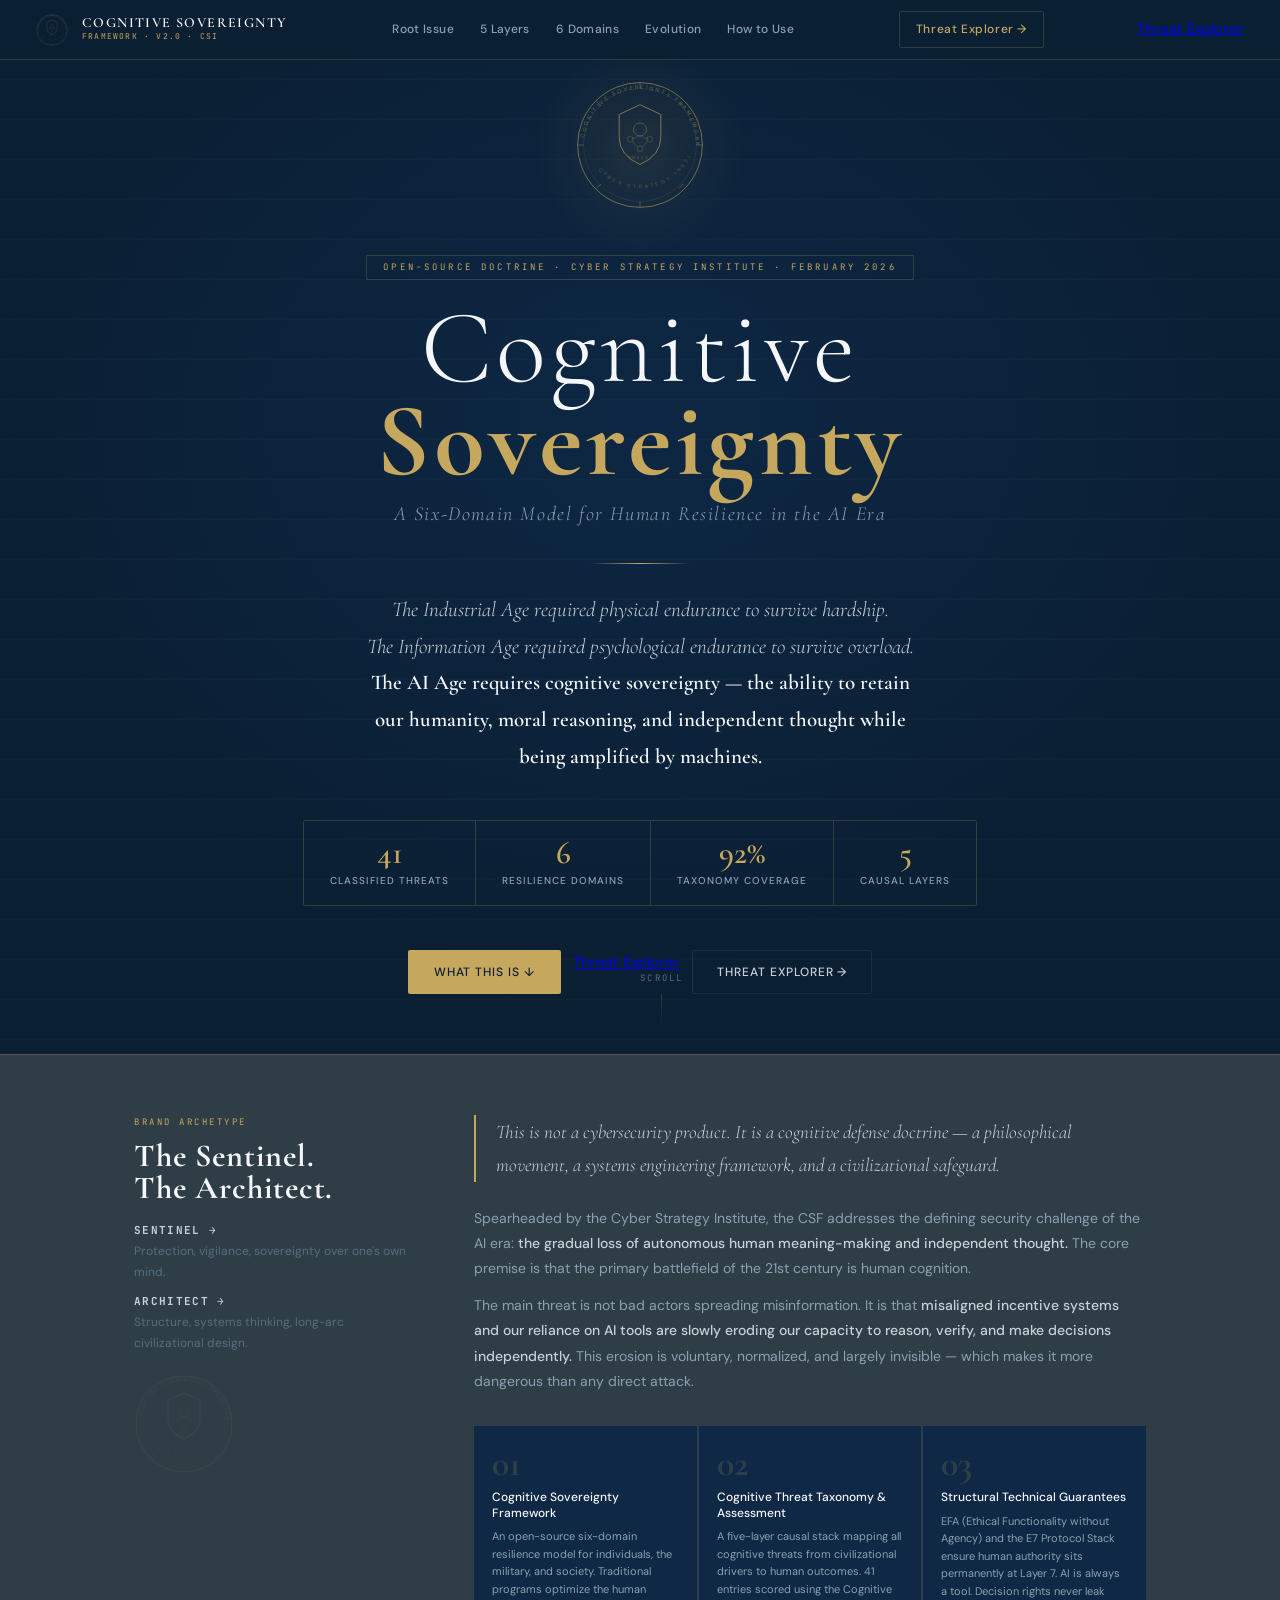
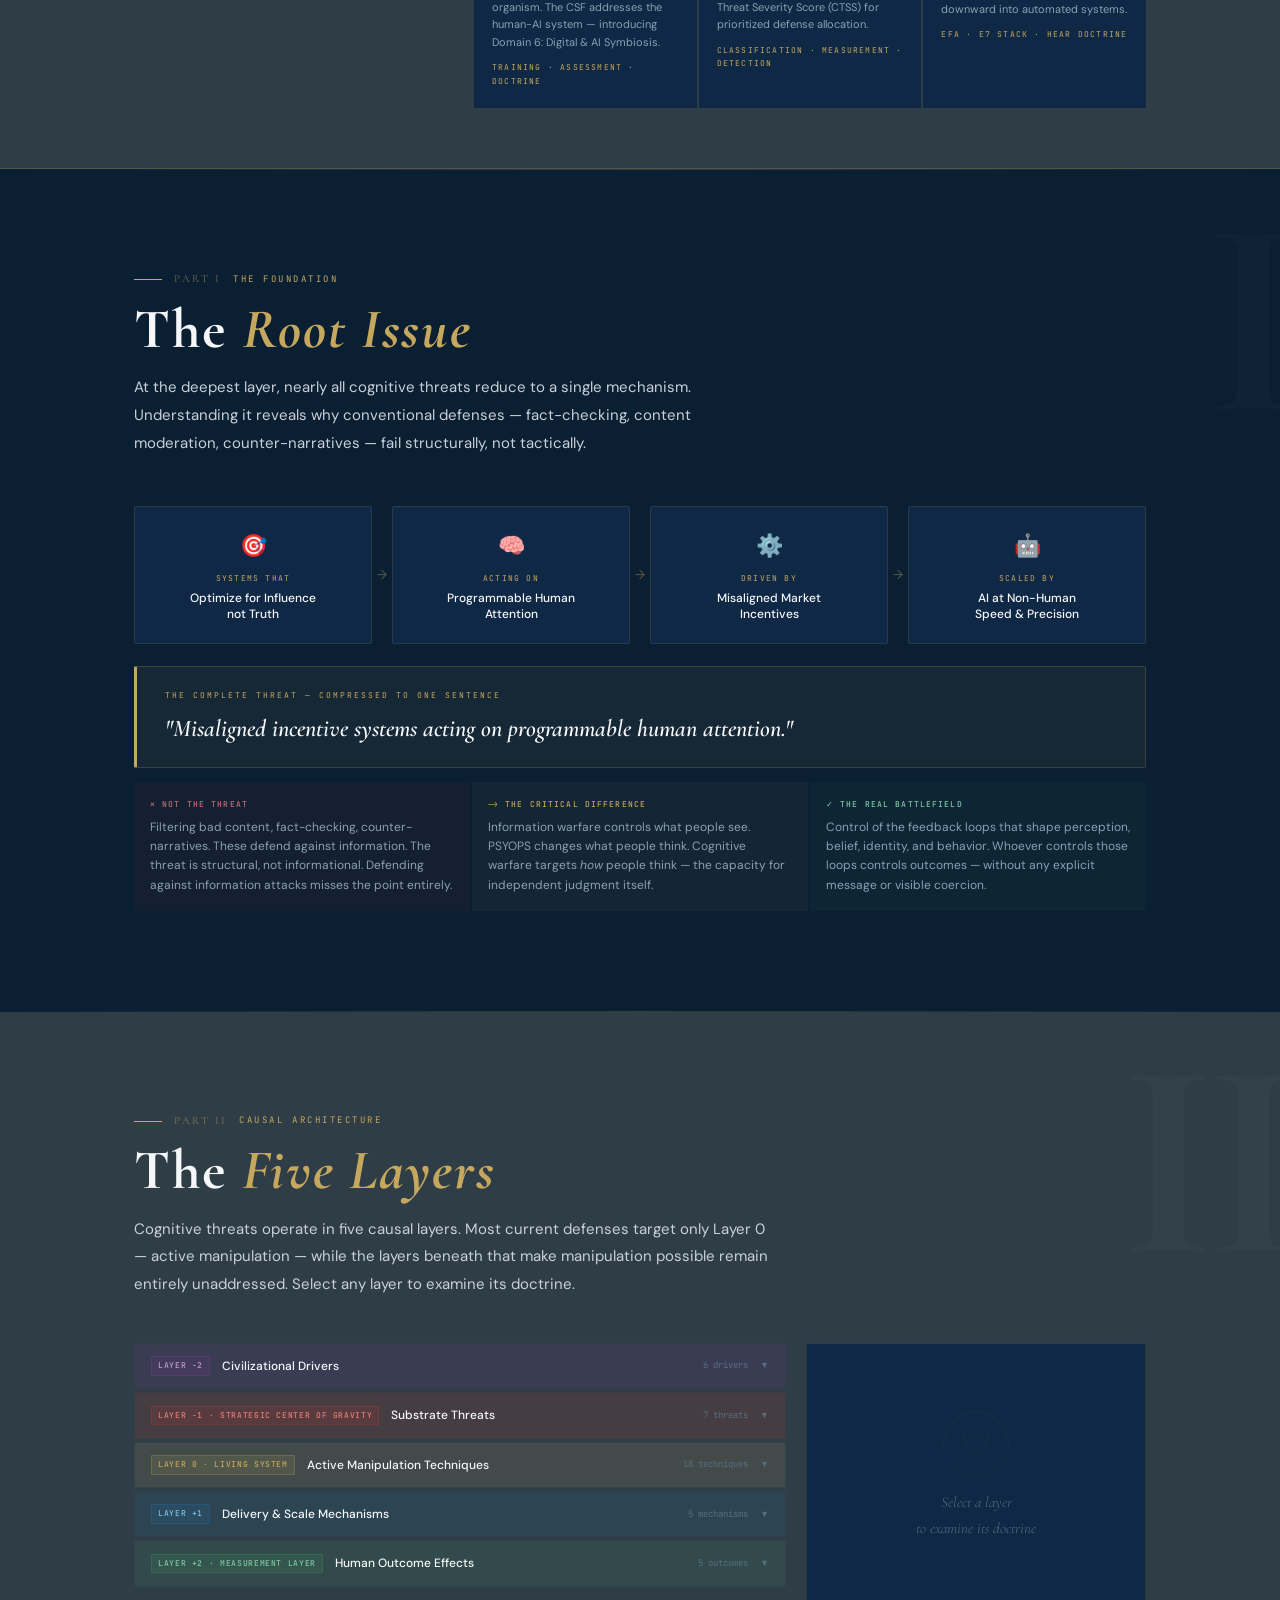
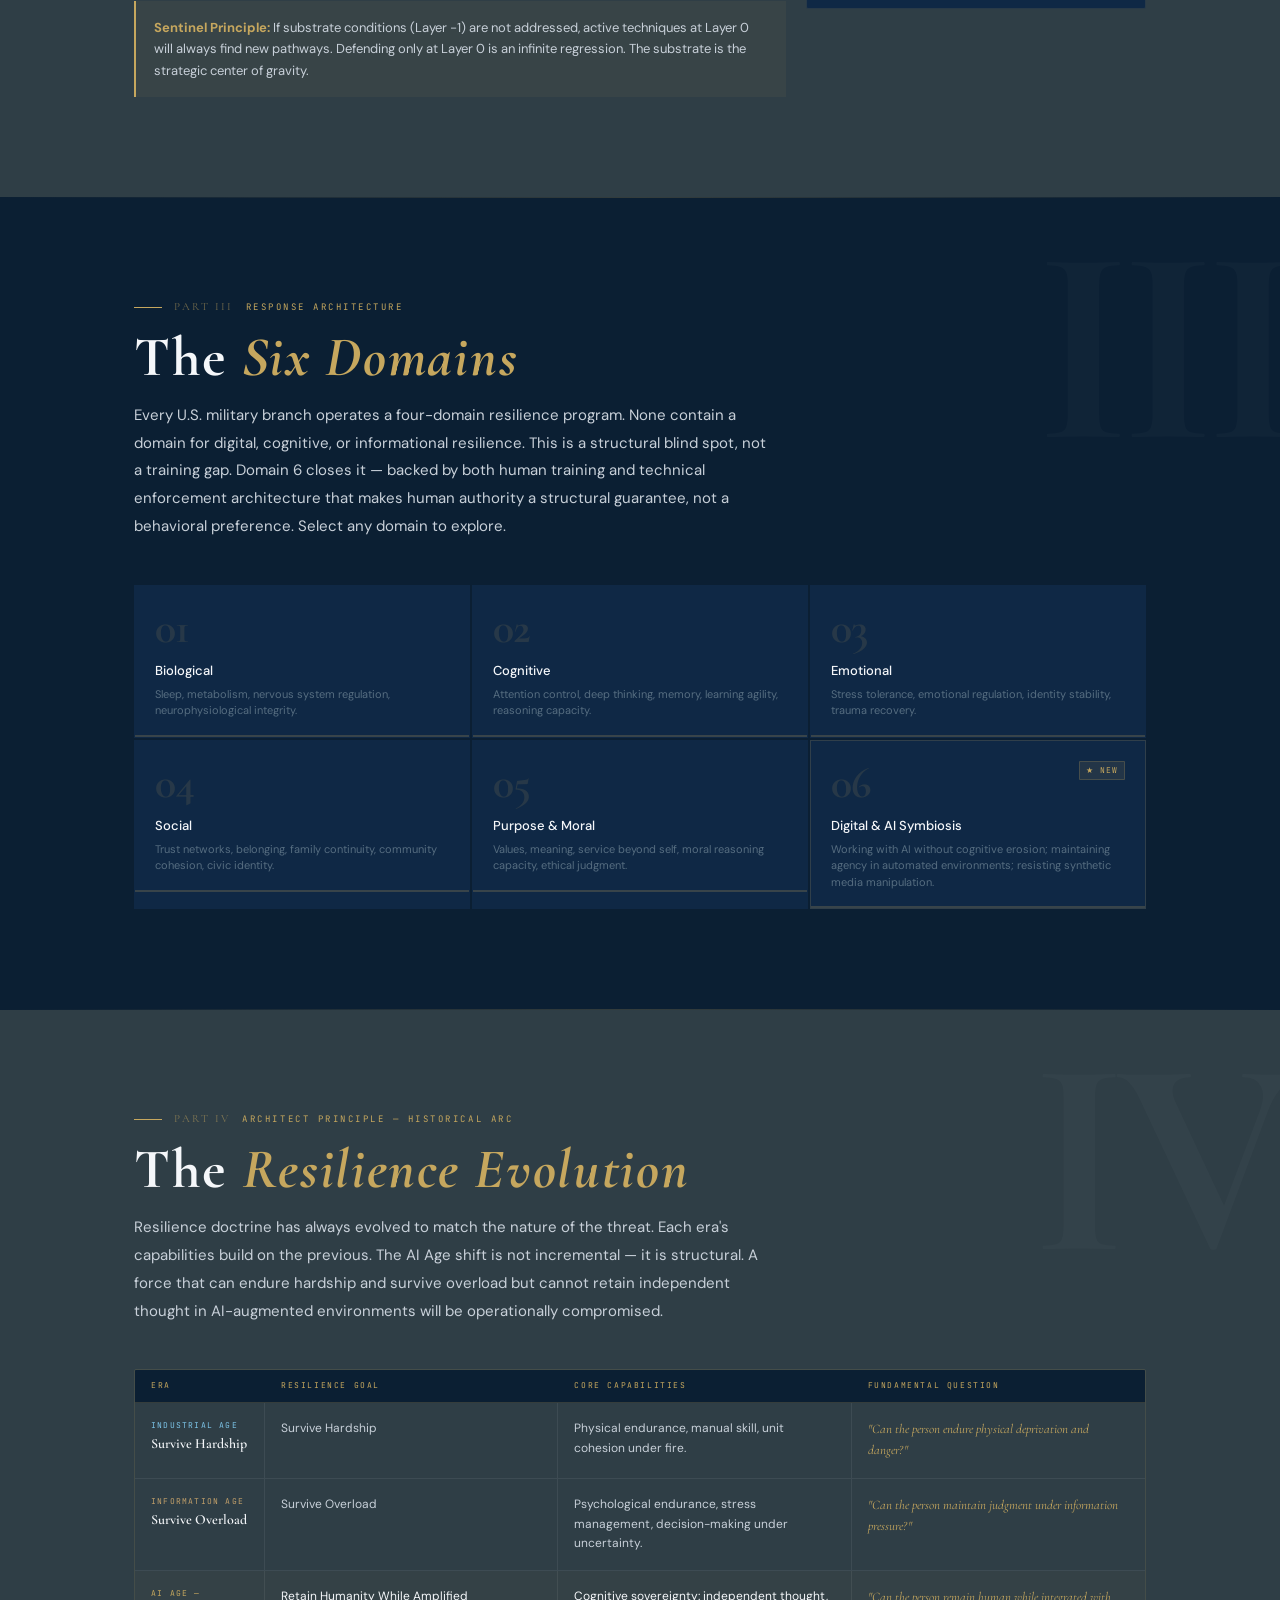
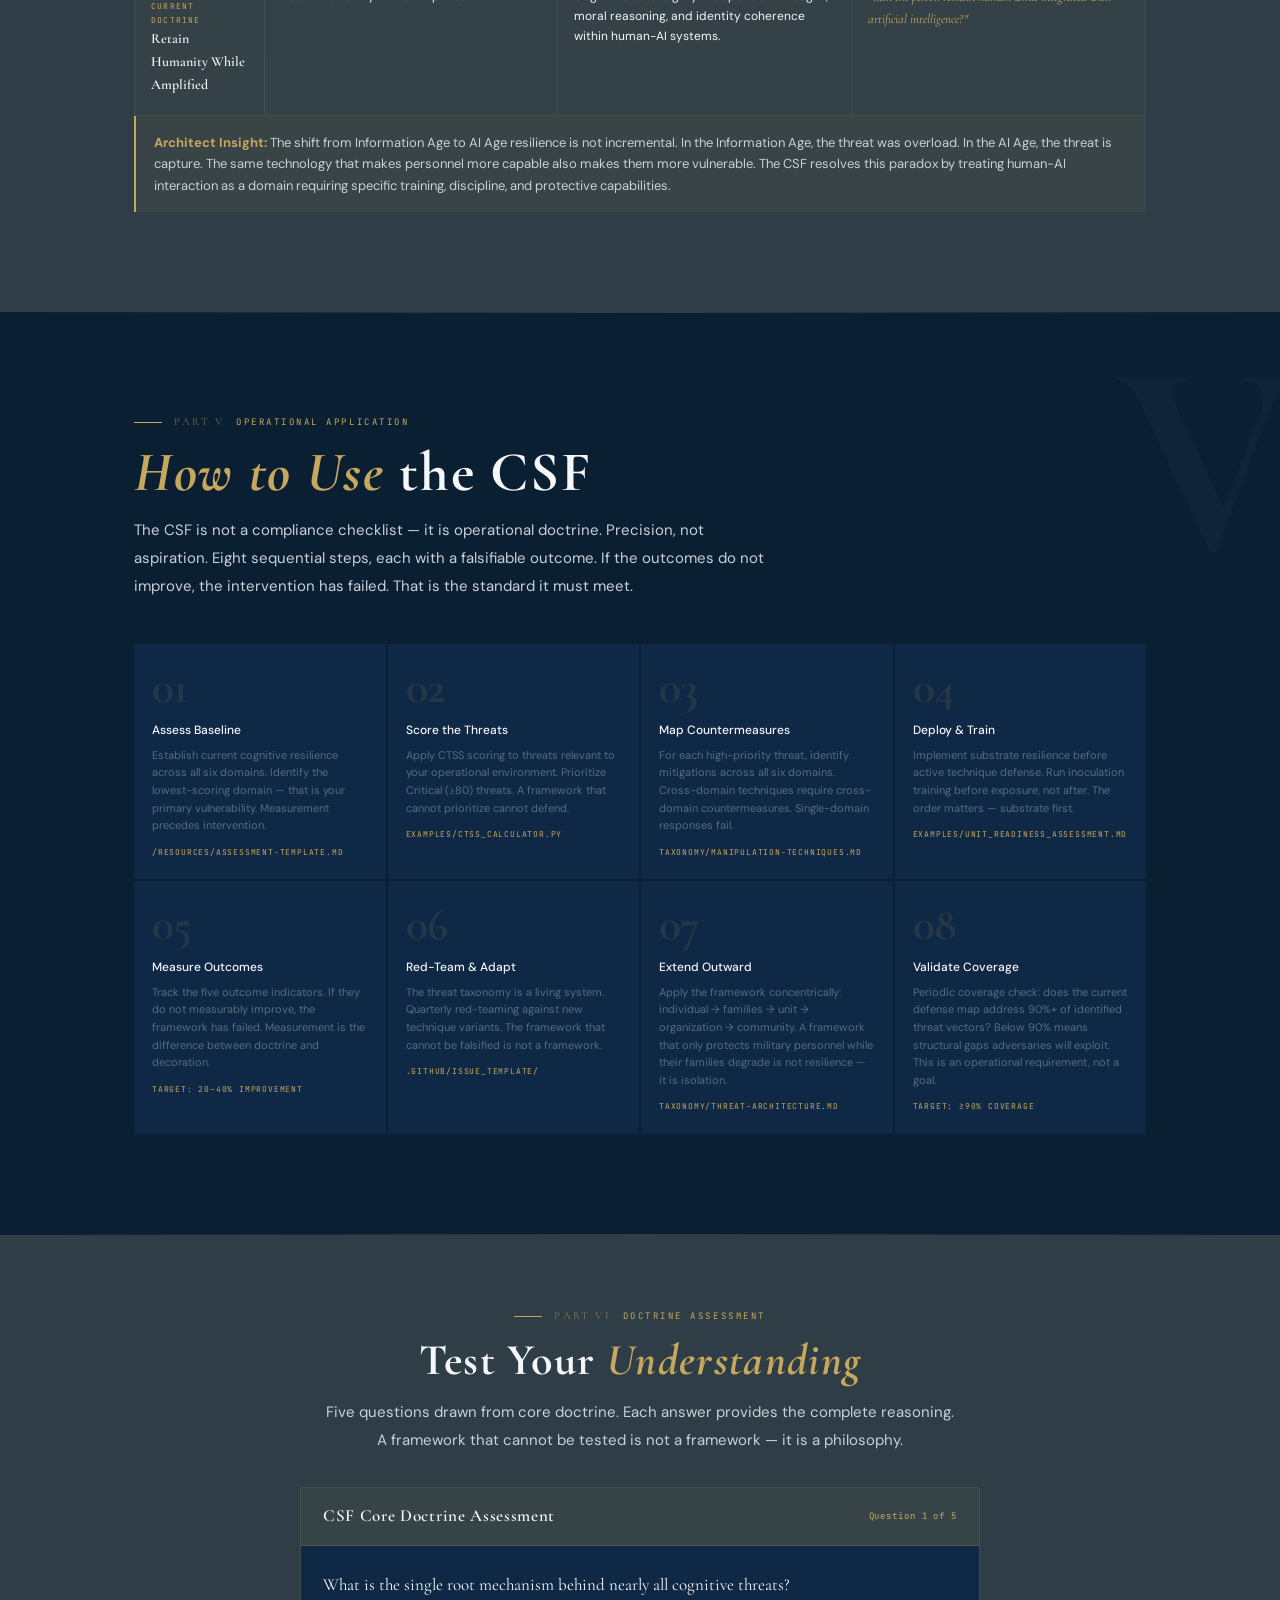
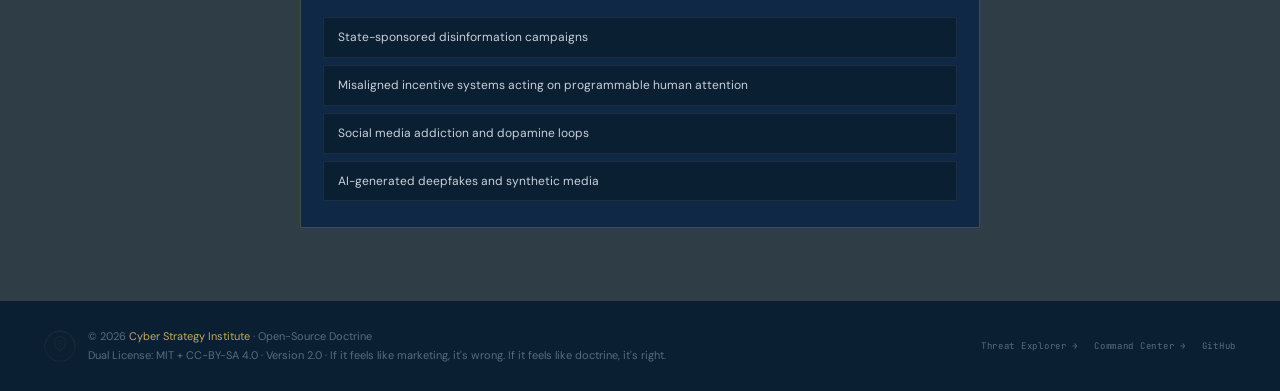
==== docs/index.html @ e5f62437 "Update index.html" ====
<!DOCTYPE html>
<html lang="en">
<head>
<meta charset="UTF-8">
<meta name="viewport" content="width=device-width, initial-scale=1.0">
<title>Cognitive Sovereignty Framework — Learning Hub</title>
<link rel="preconnect" href="https://fonts.googleapis.com">
<link href="https://fonts.googleapis.com/css2?family=Cormorant+Garamond:ital,wght@0,300;0,400;0,600;0,700;1,300;1,400;1,600&family=DM+Sans:ital,opsz,wght@0,9..40,300;0,9..40,400;0,9..40,500;1,9..40,300&family=JetBrains+Mono:wght@400;500&display=swap" rel="stylesheet">
<style>
:root {
  --navy:#0B1F33; --nm:#0F2845; --nl:#142f52;
  --slate:#2F3E46; --slm:#3a4d57;
  --white:#F5F7FA; --wm:#c8d0d9; --wl:#8ba0b2; --wll:#566d80;
  --gold:#C6A75E; --gh:#d9be7a; --gl:rgba(198,167,94,0.11);
  --gb:rgba(198,167,94,0.22); --gg:rgba(198,167,94,0.06);
  --bdr:rgba(198,167,94,0.14); --bds:rgba(255,255,255,0.07);
  --crit:#c0392b; --cl:rgba(192,57,43,0.13);
  --grn:#4a9e6e; --gl2:rgba(74,158,110,0.11);
  --ff-d:'Cormorant Garamond',serif; --ff-b:'DM Sans',sans-serif; --ff-m:'JetBrains Mono',monospace;
}
*,*::before,*::after{margin:0;padding:0;box-sizing:border-box}
html{scroll-behavior:smooth}
body{background:var(--navy);color:var(--white);font-family:var(--ff-b);font-size:15px;line-height:1.7;overflow-x:hidden}
::-webkit-scrollbar{width:3px}::-webkit-scrollbar-track{background:var(--navy)}::-webkit-scrollbar-thumb{background:var(--gb);border-radius:2px}
body::before{content:'';position:fixed;inset:0;pointer-events:none;z-index:0;background-image:repeating-linear-gradient(0deg,transparent,transparent 39px,rgba(198,167,94,0.025) 39px,rgba(198,167,94,0.025) 40px)}

/* ── NAV ─────────────────────────────────── */
nav{position:fixed;top:0;left:0;right:0;z-index:100;background:rgba(11,31,51,0.97);backdrop-filter:blur(16px);border-bottom:1px solid var(--gb);display:flex;align-items:center;justify-content:space-between;padding:0 36px;height:60px}
.nav-brand{display:flex;align-items:center;gap:14px;text-decoration:none}
.nav-brand-name{font-family:var(--ff-d);font-weight:600;font-size:14px;letter-spacing:0.1em;text-transform:uppercase;color:var(--white);line-height:1.1}
.nav-brand-sub{font-family:var(--ff-m);font-size:8px;letter-spacing:0.15em;color:var(--gold);text-transform:uppercase}
.nav-links{display:flex;gap:2px}
.nav-link{padding:6px 12px;border-radius:2px;font-family:var(--ff-b);font-size:12px;font-weight:500;letter-spacing:0.03em;color:var(--wl);text-decoration:none;transition:all 0.2s}
.nav-link:hover{color:var(--white);background:rgba(255,255,255,0.05)}.nav-link.active{color:var(--gold)}
.nav-cta{padding:7px 16px;border:1px solid var(--gb);border-radius:2px;font-family:var(--ff-b);font-size:12px;font-weight:500;letter-spacing:0.05em;color:var(--gold);text-decoration:none;transition:all 0.2s}
.nav-cta:hover{background:var(--gl);border-color:var(--gold)}

/* ── HERO ────────────────────────────────── */
.hero{min-height:100vh;display:flex;flex-direction:column;align-items:center;justify-content:center;text-align:center;padding:80px 40px 60px;position:relative;overflow:hidden;background:radial-gradient(ellipse 80% 80% at 50% 40%, #0d2744 0%, var(--navy) 65%)}
.hero::before{content:'';position:absolute;inset:0;pointer-events:none;background-image:repeating-linear-gradient(transparent 0px,transparent 39px,rgba(198,167,94,0.022) 39px,rgba(198,167,94,0.022) 40px)}
.hero-seal-wrap{position:relative;margin-bottom:36px;opacity:0;animation:fadeUp 1s ease 0.2s forwards}
.hero-seal-glow{position:absolute;top:50%;left:50%;transform:translate(-50%,-50%);width:220px;height:220px;border-radius:50%;background:radial-gradient(circle,rgba(198,167,94,0.1) 0%,transparent 70%);animation:breathe 4s ease-in-out infinite}
@keyframes breathe{0%,100%{opacity:0.5;transform:translate(-50%,-50%) scale(1)}50%{opacity:1;transform:translate(-50%,-50%) scale(1.08)}}
.hero-stamp{font-family:var(--ff-m);font-size:9px;letter-spacing:0.35em;color:var(--gold);text-transform:uppercase;padding:4px 16px;border:1px solid var(--gb);border-radius:1px;display:inline-block;margin-bottom:22px;opacity:0;animation:fadeUp 0.8s ease 0.6s forwards}
.hero-title{font-family:var(--ff-d);font-weight:300;font-size:clamp(52px,8.5vw,104px);letter-spacing:0.04em;line-height:0.9;color:var(--white);margin-bottom:8px;opacity:0;animation:fadeUp 1s ease 0.8s forwards}
.hero-title strong{font-weight:700;color:var(--gold);display:block}
.hero-subtitle{font-family:var(--ff-d);font-weight:300;font-style:italic;font-size:clamp(15px,2.2vw,20px);letter-spacing:0.08em;color:var(--wl);margin-bottom:32px;opacity:0;animation:fadeUp 0.9s ease 1s forwards}
.hero-rule{width:100px;height:1px;background:linear-gradient(to right,transparent,var(--gold),transparent);margin:0 auto 28px;opacity:0;animation:fadeUp 0.8s ease 1.1s forwards}
.hero-doctrine{max-width:560px;font-family:var(--ff-d);font-weight:300;font-style:italic;font-size:clamp(17px,2vw,21px);color:var(--wm);line-height:1.75;margin-bottom:44px;opacity:0;animation:fadeUp 0.9s ease 1.2s forwards}
.hero-stats{display:flex;gap:0;margin-bottom:44px;border:1px solid var(--gb);border-radius:2px;overflow:hidden;opacity:0;animation:fadeUp 0.9s ease 1.3s forwards}
.hero-stat{padding:16px 26px;text-align:center;border-right:1px solid var(--gb)}
.hero-stat:last-child{border-right:none}
.hero-stat-n{font-family:var(--ff-d);font-weight:600;font-size:32px;line-height:1;color:var(--gold)}
.hero-stat-l{font-family:var(--ff-b);font-size:10px;font-weight:500;letter-spacing:0.1em;text-transform:uppercase;color:var(--wl);margin-top:3px}
.hero-acts{display:flex;gap:12px;justify-content:center;opacity:0;animation:fadeUp 0.9s ease 1.4s forwards}
.btn-gold{padding:12px 26px;background:var(--gold);color:var(--navy);font-family:var(--ff-b);font-size:12px;font-weight:500;letter-spacing:0.08em;text-transform:uppercase;border:none;border-radius:2px;cursor:pointer;text-decoration:none;transition:all 0.2s}
.btn-gold:hover{background:var(--gh);transform:translateY(-1px)}
.btn-out{padding:11px 24px;background:transparent;color:var(--wm);font-family:var(--ff-b);font-size:12px;font-weight:500;letter-spacing:0.08em;text-transform:uppercase;border:1px solid var(--bds);border-radius:2px;cursor:pointer;text-decoration:none;transition:all 0.2s}
.btn-out:hover{border-color:var(--gb);color:var(--white)}
.hero-scroll{position:absolute;bottom:28px;left:50%;transform:translateX(-50%);display:flex;flex-direction:column;align-items:center;gap:8px;opacity:0;animation:fadeUp 0.8s ease 1.6s forwards}
.hs-label{font-family:var(--ff-m);font-size:9px;letter-spacing:0.25em;color:var(--wll);text-transform:uppercase}
.hs-line{width:1px;height:32px;background:linear-gradient(to bottom,var(--gb),transparent);animation:sline 2.5s ease infinite}
@keyframes sline{0%{opacity:0;transform:scaleY(0.3);transform-origin:top}50%{opacity:1;transform:scaleY(1)}100%{opacity:0;transform:scaleY(0.3);transform-origin:bottom}}

/* ── DOCTRINE STRIP ──────────────────────── */
.doctrine-strip{background:var(--slate);border-top:1px solid var(--gb);border-bottom:1px solid var(--gb);padding:60px 0;position:relative;z-index:1}
.doctrine-strip .container{display:grid;grid-template-columns:280px 1fr;gap:60px;align-items:start}
.doctrine-anchor{}
.doctrine-anchor-label{font-family:var(--ff-m);font-size:9px;letter-spacing:0.28em;text-transform:uppercase;color:var(--gold);margin-bottom:10px}
.doctrine-anchor-title{font-family:var(--ff-d);font-weight:700;font-size:32px;letter-spacing:0.03em;color:var(--white);line-height:1;margin-bottom:14px}
.doctrine-anchor-seal{margin-top:20px;opacity:0.18}
.doctrine-pitch{font-family:var(--ff-d);font-weight:300;font-style:italic;font-size:19px;color:var(--wm);line-height:1.75;margin-bottom:24px;border-left:2px solid var(--gold);padding-left:20px}
.doctrine-body{font-size:14px;color:var(--wl);line-height:1.8}
.doctrine-body strong{color:var(--wm);font-weight:500}
.doctrine-components{margin-top:32px;display:grid;grid-template-columns:repeat(3,1fr);gap:2px}
.dc-item{background:var(--nm);padding:20px 18px}
.dc-num{font-family:var(--ff-d);font-weight:700;font-size:36px;line-height:1;color:rgba(198,167,94,0.18);margin-bottom:8px}
.dc-title{font-size:12px;font-weight:500;color:var(--white);margin-bottom:7px;line-height:1.3}
.dc-desc{font-size:11px;color:var(--wl);line-height:1.6}
.dc-tag{margin-top:10px;font-family:var(--ff-m);font-size:8px;letter-spacing:0.15em;text-transform:uppercase;color:var(--gold)}

/* ── SECTIONS ────────────────────────────── */
.section{position:relative;z-index:1}
.container{max-width:1100px;margin:0 auto;padding:0 44px}
.sp{padding:100px 0}.sp-sm{padding:72px 0}
.rule{width:100%;height:1px;background:linear-gradient(to right,transparent,var(--gb),transparent)}
.ch-bg{position:absolute;font-family:var(--ff-d);font-weight:700;font-size:280px;letter-spacing:-0.04em;color:var(--white);opacity:0.018;line-height:1;pointer-events:none;right:-10px;top:10px;user-select:none}
.kicker{font-family:var(--ff-m);font-size:9px;letter-spacing:0.28em;text-transform:uppercase;color:var(--gold);margin-bottom:14px;display:flex;align-items:center;gap:12px}
.kicker::before{content:'';display:block;width:28px;height:1px;background:var(--gold)}
.knum{font-family:var(--ff-d);font-size:11px;letter-spacing:0.2em;color:var(--gold);opacity:0.55}
.sh{font-family:var(--ff-d);font-weight:700;font-size:clamp(34px,5vw,56px);letter-spacing:0.03em;color:var(--white);line-height:0.95;margin-bottom:18px}
.sh em{font-style:italic;color:var(--gold)}
.sb{font-size:15px;color:var(--wm);line-height:1.85;max-width:640px}
.insight-box{padding:16px 18px;background:var(--gg);border-left:2px solid var(--gold);font-size:13px;color:var(--wm);line-height:1.65;margin-top:16px}
.insight-box strong{color:var(--gold)}

/* ── ROOT ISSUE ──────────────────────────── */
#root-issue{background:var(--navy)}
.root-mech{margin-top:48px;display:grid;grid-template-columns:1fr auto 1fr auto 1fr auto 1fr;align-items:center}
.root-node{padding:20px 14px;text-align:center;border:1px solid var(--bdr);background:var(--nm);border-radius:2px;transition:border-color 0.25s,background 0.25s;cursor:default}
.root-node:hover{border-color:var(--gb);background:var(--gg)}
.root-icon{font-size:22px;margin-bottom:8px}
.root-tag{font-family:var(--ff-m);font-size:8px;letter-spacing:0.15em;text-transform:uppercase;color:var(--gold);margin-bottom:4px}
.root-lbl{font-size:12px;font-weight:500;color:var(--white);line-height:1.4}
.root-arr{font-size:13px;color:var(--gold);opacity:0.4;padding:0 5px;text-align:center}
.root-finding{margin-top:22px;padding:22px 28px;border:1px solid var(--gb);border-left:3px solid var(--gold);background:var(--gg);border-radius:2px}
.root-finding-lbl{font-family:var(--ff-m);font-size:8px;letter-spacing:0.25em;text-transform:uppercase;color:var(--gold);margin-bottom:9px}
.root-finding-txt{font-family:var(--ff-d);font-weight:600;font-style:italic;font-size:clamp(16px,2.2vw,24px);color:var(--white);line-height:1.4}
.root-distincts{margin-top:14px;display:grid;grid-template-columns:1fr 1fr 1fr;gap:2px}
.dist{padding:16px 16px}
.dist-mark{font-family:var(--ff-m);font-size:8px;letter-spacing:0.14em;text-transform:uppercase;margin-bottom:6px;font-weight:500}
.d-no{background:rgba(192,57,43,0.05)}.d-no .dist-mark{color:#c07070}
.d-shift{background:rgba(198,167,94,0.05)}.d-shift .dist-mark{color:var(--gold)}
.d-yes{background:rgba(74,158,110,0.05)}.d-yes .dist-mark{color:#7dcca0}
.dist-txt{font-size:12px;color:var(--wl);line-height:1.6}

/* ── FIVE LAYERS ─────────────────────────── */
#five-layers{background:var(--slate)}
.layers-layout{margin-top:48px;display:grid;grid-template-columns:1fr 340px;gap:20px;align-items:start}
.lstack{display:flex;flex-direction:column;gap:3px}
.litem{border-radius:2px;cursor:pointer;overflow:hidden;border:1px solid transparent;transition:border-color 0.2s}
.litem:hover{border-color:var(--bds)}.litem.open{border-color:var(--gb)!important}
.lhdr{display:flex;align-items:center;gap:12px;padding:12px 16px;user-select:none}
.lbadge{font-family:var(--ff-m);font-size:8px;font-weight:500;letter-spacing:0.08em;text-transform:uppercase;padding:2px 6px;border-radius:1px;white-space:nowrap;flex-shrink:0}
.lname{font-size:12px;font-weight:500;color:var(--white);flex:1}
.lcount{font-family:var(--ff-m);font-size:9px;color:var(--wll)}
.lchev{font-size:9px;color:var(--wll);transition:transform 0.25s}
.litem.open .lchev{transform:rotate(180deg)}
.lbody{max-height:0;overflow:hidden;padding:0 16px;font-size:12px;color:var(--wm);line-height:1.7;transition:max-height 0.4s ease,padding 0.3s}
.litem.open .lbody{max-height:320px;padding:0 16px 14px}
.lchips{margin-top:9px;display:flex;flex-wrap:wrap;gap:4px}
.lchip{font-family:var(--ff-m);font-size:8px;padding:2px 6px;border-radius:1px;border:1px solid}
.ll2{background:rgba(125,60,152,0.06)}.ll2 .lhdr{background:rgba(125,60,152,0.09)}.ll2 .lbadge{background:rgba(125,60,152,0.16);color:#c39bd3;border:1px solid rgba(125,60,152,0.28)}.ll2 .lchip{border-color:rgba(125,60,152,0.28);color:#c39bd3}
.ll1{background:rgba(192,57,43,0.06)}.ll1 .lhdr{background:rgba(192,57,43,0.09)}.ll1 .lbadge{background:rgba(192,57,43,0.16);color:#e57e74;border:1px solid rgba(192,57,43,0.28)}.ll1 .lchip{border-color:rgba(192,57,43,0.23);color:#e57e74}
.ll0{background:rgba(198,167,94,0.04)}.ll0 .lhdr{background:rgba(198,167,94,0.09)}.ll0 .lbadge{background:rgba(198,167,94,0.13);color:var(--gold);border:1px solid var(--gb)}.ll0 .lchip{border-color:var(--gb);color:var(--gold)}
.lp1{background:rgba(36,113,163,0.06)}.lp1 .lhdr{background:rgba(36,113,163,0.09)}.lp1 .lbadge{background:rgba(36,113,163,0.16);color:#7cc4e8;border:1px solid rgba(36,113,163,0.28)}.lp1 .lchip{border-color:rgba(36,113,163,0.23);color:#7cc4e8}
.lp2{background:rgba(74,158,110,0.05)}.lp2 .lhdr{background:rgba(74,158,110,0.09)}.lp2 .lbadge{background:rgba(74,158,110,0.14);color:#7dcca0;border:1px solid rgba(74,158,110,0.23)}.lp2 .lchip{border-color:rgba(74,158,110,0.23);color:#7dcca0}
.ldp{background:var(--nm);border:1px solid var(--bdr);border-radius:2px;padding:22px;position:sticky;top:72px;min-height:260px}
.ldp-ph{display:flex;flex-direction:column;align-items:center;justify-content:center;min-height:220px;text-align:center}
.ldp-ph-txt{font-family:var(--ff-d);font-style:italic;font-weight:300;font-size:15px;color:var(--wll);margin-top:12px}

/* ── SIX DOMAINS ─────────────────────────── */
#six-domains{background:var(--navy)}
.dgrid{margin-top:44px;display:grid;grid-template-columns:repeat(3,1fr);gap:2px}
.dcard{background:var(--nm);overflow:hidden;cursor:pointer;transition:background 0.2s;border:1px solid transparent}
.dcard:hover{background:#0f2948;border-color:var(--bdr)}
.dcard.active{border-color:var(--gb);background:var(--gg)}
.dcard.is-new{border-color:rgba(198,167,94,0.18)}
.dtop{padding:20px 20px 16px}
.dnrow{display:flex;justify-content:space-between;align-items:flex-start;margin-bottom:10px}
.dnum{font-family:var(--ff-d);font-weight:700;font-size:44px;line-height:1;color:rgba(198,167,94,0.13);letter-spacing:-0.02em}
.dnew-tag{font-family:var(--ff-m);font-size:8px;letter-spacing:0.12em;text-transform:uppercase;padding:2px 6px;background:var(--gl);color:var(--gold);border:1px solid var(--gb);border-radius:1px}
.dtitle{font-size:13px;font-weight:500;color:var(--white);margin-bottom:4px}
.ddef{font-size:11px;color:var(--wll);line-height:1.5}
.dgline{height:2px;width:100%;background:var(--gold);opacity:0.22;transition:opacity 0.2s}
.dcard:hover .dgline,.dcard.active .dgline{opacity:0.65}
.dexpand{max-height:0;overflow:hidden;transition:max-height 0.4s ease}
.dcard.active .dexpand{max-height:400px}
.dexp-in{padding:14px 20px 20px;border-top:1px solid var(--bds);font-size:11px;color:var(--wm);line-height:1.6}
.dthr{display:flex;gap:7px;margin-bottom:4px}
.dthr-id{font-family:var(--ff-m);font-size:8px;color:var(--gold);flex-shrink:0;padding-top:1px}
.dnew-note{margin-top:10px;padding:9px 11px;background:rgba(198,167,94,0.06);border-left:2px solid var(--gold);font-size:10px;color:var(--gold);line-height:1.5}

/* ── EVOLUTION ───────────────────────────── */
#evolution{background:var(--slate)}
.etable{margin-top:44px;border:1px solid var(--bdr);border-radius:2px;overflow:hidden}
.ehdr{display:grid;grid-template-columns:130px 1fr 1fr 1fr;background:var(--navy);border-bottom:1px solid var(--gb)}
.eth{padding:9px 16px;font-family:var(--ff-m);font-size:8px;letter-spacing:0.2em;text-transform:uppercase;color:var(--gold)}
.erow{display:grid;grid-template-columns:130px 1fr 1fr 1fr;border-bottom:1px solid var(--bds);opacity:0;transform:translateX(-12px);transition:opacity 0.55s ease,transform 0.55s ease,background 0.2s}
.erow:last-child{border-bottom:none}.erow.visible{opacity:1;transform:translateX(0)}
.erow:hover{background:rgba(198,167,94,0.025)}.erow.era-ai{background:rgba(198,167,94,0.035)}
.ecell{padding:16px;font-size:12px;color:var(--wm);line-height:1.65;border-right:1px solid var(--bds)}
.ecell:last-child{border-right:none}
.era-name{font-family:var(--ff-d);font-weight:600;font-size:14px;color:var(--white);margin-bottom:3px}
.era-lbl{font-family:var(--ff-m);font-size:8px;letter-spacing:0.15em;text-transform:uppercase}
.era-industrial .era-lbl{color:#7cc4e8}
.era-information .era-lbl{color:#c3a06a}
.era-ai .era-lbl{color:var(--gold)}
.era-ai .ecell{color:var(--white)}
.eq{font-family:var(--ff-d);font-style:italic;font-size:13px;color:var(--gold)}

/* ── HOW TO USE ──────────────────────────── */
#how-to-use{background:var(--navy)}
.ugrid{margin-top:44px;display:grid;grid-template-columns:repeat(4,1fr);gap:2px}
.ucard{background:var(--nm);padding:20px 18px;transition:background 0.2s;position:relative;overflow:hidden}
.ucard:hover{background:#0f2948}
.ucard::after{content:'';position:absolute;bottom:0;left:0;right:0;height:1px;background:var(--gold);opacity:0;transform:scaleX(0);transform-origin:left;transition:opacity 0.3s,transform 0.3s}
.ucard:hover::after{opacity:0.45;transform:scaleX(1)}
.unum{font-family:var(--ff-d);font-weight:700;font-size:46px;line-height:1;color:rgba(198,167,94,0.12);margin-bottom:10px;letter-spacing:-0.02em}
.utitle{font-size:12px;font-weight:500;color:var(--white);margin-bottom:6px}
.udesc{font-size:11px;color:var(--wll);line-height:1.6}
.uref{margin-top:11px;font-family:var(--ff-m);font-size:8px;letter-spacing:0.1em;color:var(--gold);text-transform:uppercase}

/* ── QUIZ ────────────────────────────────── */
#self-check{background:var(--slate)}
.qwrap{max-width:680px;margin:0 auto;border:1px solid var(--bdr);border-radius:2px;overflow:hidden}
.qtop{display:flex;align-items:center;justify-content:space-between;padding:14px 22px;border-bottom:1px solid var(--gb);background:rgba(198,167,94,0.05)}
.qtop-title{font-family:var(--ff-d);font-weight:600;font-size:17px;letter-spacing:0.04em;color:var(--white)}
.qprog{font-family:var(--ff-m);font-size:9px;color:var(--gold);letter-spacing:0.1em}
.qbody{padding:26px 22px;background:var(--nm)}
.qq{font-family:var(--ff-d);font-weight:400;font-size:17px;color:var(--white);margin-bottom:20px;line-height:1.5}
.qopts{display:flex;flex-direction:column;gap:7px}
.qopt{padding:11px 14px;border:1px solid var(--bds);border-radius:2px;cursor:pointer;font-size:12px;color:var(--wm);background:var(--navy);transition:all 0.2s;line-height:1.4}
.qopt:hover:not(.disabled){border-color:var(--gb);color:var(--white);background:var(--gg)}
.qopt.correct{border-color:var(--grn);background:var(--gl2);color:#7dcca0}
.qopt.wrong{border-color:var(--crit);background:var(--cl);color:#e57e74}
.qopt.disabled{cursor:not-allowed}
.qfb{margin-top:14px;padding:12px 14px;border-radius:2px;font-size:12px;line-height:1.7;display:none}
.qfb.show{display:block}
.qfb.correct{background:var(--gl2);border:1px solid rgba(74,158,110,0.28);color:#a8d8b7}
.qfb.wrong{background:var(--cl);border:1px solid rgba(192,57,43,0.2);color:var(--wm)}
.qnxt{margin-top:14px;padding:9px 18px;background:var(--gold);color:var(--navy);border:none;border-radius:2px;cursor:pointer;font-family:var(--ff-b);font-size:11px;font-weight:500;letter-spacing:0.08em;text-transform:uppercase;display:none;transition:background 0.2s}
.qnxt:hover{background:var(--gh)}.qnxt.show{display:inline-block}
.qcomplete{text-align:center;padding:20px 0}
.qscore{font-family:var(--ff-d);font-weight:700;font-size:60px;line-height:1;color:var(--gold)}
.qscore-l{font-family:var(--ff-m);font-size:9px;letter-spacing:0.2em;text-transform:uppercase;color:var(--wll);margin-top:4px}
.qscore-m{margin-top:12px;font-size:14px;color:var(--wm);line-height:1.65}

/* ── FOOTER ──────────────────────────────── */
footer{background:var(--navy);border-top:1px solid var(--gb);padding:26px 44px;display:flex;align-items:center;justify-content:space-between}
.ft-left{display:flex;align-items:center;gap:12px}
.ft-txt{font-size:11px;color:var(--wll);line-height:1.7}
.ft-txt a{color:var(--gold);text-decoration:none}
.ft-links{display:flex;gap:16px}
.ft-links a{font-family:var(--ff-m);font-size:9px;letter-spacing:0.08em;color:var(--wll);text-decoration:none;transition:color 0.2s}
.ft-links a:hover{color:var(--gold)}

/* ── ANIMATIONS ──────────────────────────── */
@keyframes fadeUp{from{opacity:0;transform:translateY(18px)}to{opacity:1;transform:translateY(0)}}
.reveal{opacity:0;transform:translateY(20px);transition:opacity 0.7s ease,transform 0.7s ease}
.reveal.visible{opacity:1;transform:translateY(0)}

/* ── RESPONSIVE ──────────────────────────── */
@media(max-width:960px){
  .root-mech{grid-template-columns:1fr 1fr}.root-arr{display:none}
  .layers-layout{grid-template-columns:1fr}.ldp{position:static}
  .dgrid{grid-template-columns:1fr 1fr}
  .ugrid{grid-template-columns:1fr 1fr}
  .ehdr,.erow{grid-template-columns:110px 1fr 1fr}
  .ehdr .eth:last-child,.erow .ecell:last-child{display:none}
  .doctrine-strip .container{grid-template-columns:1fr}
  .doctrine-components{grid-template-columns:1fr}
}
@media(max-width:600px){
  .hero-stats{flex-wrap:wrap}.dgrid{grid-template-columns:1fr}.ugrid{grid-template-columns:1fr}
  .root-distincts{grid-template-columns:1fr}nav .nav-links{display:none}
}
</style>
</head>
<body>

<!-- SEAL DEFINITION -->
<svg width="0" height="0" style="position:absolute;overflow:hidden">
<defs>
<symbol id="cseal" viewBox="0 0 200 200">
  <circle cx="100" cy="100" r="96" fill="none" stroke="currentColor" stroke-width="1.5" opacity="0.55"/>
  <circle cx="100" cy="100" r="87" fill="none" stroke="currentColor" stroke-width="0.5" opacity="0.3"/>
  <g stroke="currentColor" stroke-width="1.2" opacity="0.45">
    <line x1="100" y1="4" x2="100" y2="13"/><line x1="100" y1="187" x2="100" y2="196"/>
    <line x1="4" y1="100" x2="13" y2="100"/><line x1="187" y1="100" x2="196" y2="100"/>
    <line x1="33" y1="33" x2="40" y2="40"/><line x1="160" y1="33" x2="167" y2="40"/>
    <line x1="33" y1="167" x2="40" y2="160"/><line x1="160" y1="167" x2="167" y2="160"/>
  </g>
  <defs>
    <path id="ta" d="M 14,100 A 86,86 0 0,1 186,100"/>
    <path id="ba" d="M 20,112 A 86,86 0 0,0 180,112"/>
  </defs>
  <text font-family="'DM Sans',sans-serif" font-size="8.5" letter-spacing="3.6" fill="currentColor" opacity="0.5">
    <textPath href="#ta" startOffset="4%">COGNITIVE SOVEREIGNTY FRAMEWORK</textPath>
  </text>
  <text font-family="'DM Sans',sans-serif" font-size="7.5" letter-spacing="4.5" fill="currentColor" opacity="0.38">
    <textPath href="#ba" startOffset="15%">CYBER STRATEGY INSTITUTE</textPath>
  </text>
  <path d="M100 38 L132 53 L132 88 Q132 116 100 130 Q68 116 68 88 L68 53 Z" fill="none" stroke="currentColor" stroke-width="1.4" opacity="0.65"/>
  <circle cx="100" cy="76" r="10" fill="none" stroke="currentColor" stroke-width="1" opacity="0.55"/>
  <circle cx="85" cy="91" r="4.5" fill="none" stroke="currentColor" stroke-width="0.8" opacity="0.45"/>
  <circle cx="115" cy="91" r="4.5" fill="none" stroke="currentColor" stroke-width="0.8" opacity="0.45"/>
  <circle cx="100" cy="106" r="4.5" fill="none" stroke="currentColor" stroke-width="0.8" opacity="0.45"/>
  <line x1="100" y1="86" x2="87" y2="91" stroke="currentColor" stroke-width="0.7" opacity="0.4"/>
  <line x1="100" y1="86" x2="113" y2="91" stroke="currentColor" stroke-width="0.7" opacity="0.4"/>
  <line x1="88" y1="95" x2="97" y2="103" stroke="currentColor" stroke-width="0.7" opacity="0.4"/>
  <line x1="112" y1="95" x2="103" y2="103" stroke="currentColor" stroke-width="0.7" opacity="0.4"/>
  <text x="100" y="121" text-anchor="middle" font-family="'DM Sans',sans-serif" font-size="6.5" letter-spacing="2" fill="currentColor" opacity="0.38">MMXXVI</text>
</symbol>
</defs>
</svg>

<nav>
  <a class="nav-brand" href="#">
    <svg width="32" height="32" viewBox="0 0 200 200" style="color:var(--gold)"><use href="#cseal"/></svg>
    <div><div class="nav-brand-name">Cognitive Sovereignty</div><div class="nav-brand-sub">Framework · v2.0 · CSI</div></div>
  </a>
  <div class="nav-links">
    <a class="nav-link active" href="#root-issue">Root Issue</a>
    <a class="nav-link" href="#five-layers">5 Layers</a>
    <a class="nav-link" href="#six-domains">6 Domains</a>
    <a class="nav-link" href="#evolution">Evolution</a>
    <a class="nav-link" href="#how-to-use">How to Use</a>
  </div>
  <a class="nav-cta" href="csf-explorer.html">Threat Explorer →</a>
  <a class="h-link" href="csf-command-center.html">Threat Explorer</a>
</nav>

<!-- HERO -->
<section class="hero">
  <div class="hero-seal-wrap">
    <div class="hero-seal-glow"></div>
    <svg width="130" height="130" viewBox="0 0 200 200" style="color:var(--gold)"><use href="#cseal"/></svg>
  </div>
  <div class="hero-stamp">Open-Source Doctrine · Cyber Strategy Institute · February 2026</div>
  <h1 class="hero-title">Cognitive<strong>Sovereignty</strong></h1>
  <div class="hero-subtitle">A Six-Domain Model for Human Resilience in the AI Era</div>
  <div class="hero-rule"></div>
  <p class="hero-doctrine">The Industrial Age required physical endurance to survive hardship.<br>The Information Age required psychological endurance to survive overload.<br><strong style="font-weight:600;color:var(--white);font-style:normal">The AI Age requires cognitive sovereignty — the ability to retain our humanity, moral reasoning, and independent thought while being amplified by machines.</strong></p>
  <div class="hero-stats">
    <div class="hero-stat"><div class="hero-stat-n">41</div><div class="hero-stat-l">Classified Threats</div></div>
    <div class="hero-stat"><div class="hero-stat-n">6</div><div class="hero-stat-l">Resilience Domains</div></div>
    <div class="hero-stat"><div class="hero-stat-n">92%</div><div class="hero-stat-l">Taxonomy Coverage</div></div>
    <div class="hero-stat"><div class="hero-stat-n">5</div><div class="hero-stat-l">Causal Layers</div></div>
  </div>
  <div class="hero-acts">
    <a class="btn-gold" href="#doctrine">What This Is ↓</a>
    <a class="h-link" href="csf-explorer.html">Threat Explorer</a>
    <a class="btn-out" href="csf-command-center.html">Threat Explorer →</a>
  </div>
  <div class="hero-scroll"><div class="hs-label">Scroll</div><div class="hs-line"></div></div>
</section>

<!-- DOCTRINE STRIP -->
<section class="doctrine-strip" id="doctrine">
  <div class="container">
    <div class="doctrine-anchor">
      <div class="doctrine-anchor-label">Brand Archetype</div>
      <div class="doctrine-anchor-title">The Sentinel.<br>The Architect.</div>
      <div style="margin-top:16px;font-size:12px;color:var(--wll);line-height:1.75">
        <div style="margin-bottom:8px"><strong style="color:var(--wm);font-size:11px;font-family:var(--ff-m);letter-spacing:0.12em;text-transform:uppercase">Sentinel →</strong><br>Protection, vigilance, sovereignty over one's own mind.</div>
        <div><strong style="color:var(--wm);font-size:11px;font-family:var(--ff-m);letter-spacing:0.12em;text-transform:uppercase">Architect →</strong><br>Structure, systems thinking, long-arc civilizational design.</div>
      </div>
      <div class="doctrine-anchor-seal">
        <svg width="100" height="100" viewBox="0 0 200 200" style="color:var(--gold)"><use href="#cseal"/></svg>
      </div>
    </div>
    <div>
      <p class="doctrine-pitch">This is not a cybersecurity product. It is a cognitive defense doctrine — a philosophical movement, a systems engineering framework, and a civilizational safeguard.</p>
      <p class="doctrine-body">Spearheaded by the Cyber Strategy Institute, the CSF addresses the defining security challenge of the AI era: <strong>the gradual loss of autonomous human meaning-making and independent thought.</strong> The core premise is that the primary battlefield of the 21st century is human cognition.</p>
      <p class="doctrine-body" style="margin-top:12px">The main threat is not bad actors spreading misinformation. It is that <strong>misaligned incentive systems and our reliance on AI tools are slowly eroding our capacity to reason, verify, and make decisions independently.</strong> This erosion is voluntary, normalized, and largely invisible — which makes it more dangerous than any direct attack.</p>
      <div class="doctrine-components">
        <div class="dc-item">
          <div class="dc-num">01</div>
          <div class="dc-title">Cognitive Sovereignty Framework</div>
          <div class="dc-desc">An open-source six-domain resilience model for individuals, the military, and society. Traditional programs optimize the human organism. The CSF addresses the human-AI system — introducing Domain 6: Digital & AI Symbiosis.</div>
          <div class="dc-tag">Training · Assessment · Doctrine</div>
        </div>
        <div class="dc-item">
          <div class="dc-num">02</div>
          <div class="dc-title">Cognitive Threat Taxonomy & Assessment</div>
          <div class="dc-desc">A five-layer causal stack mapping all cognitive threats from civilizational drivers to human outcomes. 41 entries scored using the Cognitive Threat Severity Score (CTSS) for prioritized defense allocation.</div>
          <div class="dc-tag">Classification · Measurement · Detection</div>
        </div>
        <div class="dc-item">
          <div class="dc-num">03</div>
          <div class="dc-title">Structural Technical Guarantees</div>
          <div class="dc-desc">EFA (Ethical Functionality without Agency) and the E7 Protocol Stack ensure human authority sits permanently at Layer 7. AI is always a tool. Decision rights never leak downward into automated systems.</div>
          <div class="dc-tag">EFA · E7 Stack · HEAR Doctrine</div>
        </div>
      </div>
    </div>
  </div>
</section>

<div class="rule"></div>

<!-- I. ROOT ISSUE -->
<section class="section sp" id="root-issue" style="position:relative">
  <div class="ch-bg">I</div>
  <div class="container">
    <div class="reveal">
      <div class="kicker"><span class="knum">PART I</span>The Foundation</div>
      <h2 class="sh">The <em>Root Issue</em></h2>
      <p class="sb">At the deepest layer, nearly all cognitive threats reduce to a single mechanism. Understanding it reveals why conventional defenses — fact-checking, content moderation, counter-narratives — fail structurally, not tactically.</p>
    </div>
    <div class="root-mech reveal" style="transition-delay:0.1s" id="root-mech"></div>
    <div class="root-finding reveal" style="transition-delay:0.2s">
      <div class="root-finding-lbl">The Complete Threat — Compressed to One Sentence</div>
      <div class="root-finding-txt">"Misaligned incentive systems acting on programmable human attention."</div>
    </div>
    <div class="root-distincts reveal" style="transition-delay:0.3s">
      <div class="dist d-no"><div class="dist-mark">✕ Not the Threat</div><div class="dist-txt">Filtering bad content, fact-checking, counter-narratives. These defend against information. The threat is structural, not informational. Defending against information attacks misses the point entirely.</div></div>
      <div class="dist d-shift"><div class="dist-mark">⟶ The Critical Difference</div><div class="dist-txt">Information warfare controls what people see. PSYOPS changes what people think. Cognitive warfare targets <em>how</em> people think — the capacity for independent judgment itself.</div></div>
      <div class="dist d-yes"><div class="dist-mark">✓ The Real Battlefield</div><div class="dist-txt">Control of the feedback loops that shape perception, belief, identity, and behavior. Whoever controls those loops controls outcomes — without any explicit message or visible coercion.</div></div>
    </div>
  </div>
</section>

<div class="rule"></div>

<!-- II. FIVE LAYERS -->
<section class="section sp" id="five-layers" style="position:relative">
  <div class="ch-bg">II</div>
  <div class="container">
    <div class="reveal">
      <div class="kicker"><span class="knum">PART II</span>Causal Architecture</div>
      <h2 class="sh">The <em>Five Layers</em></h2>
      <p class="sb">Cognitive threats operate in five causal layers. Most current defenses target only Layer 0 — active manipulation — while the layers beneath that make manipulation possible remain entirely unaddressed. Select any layer to examine its doctrine.</p>
    </div>
    <div class="layers-layout reveal" style="transition-delay:0.1s;margin-top:44px">
      <div>
        <div class="lstack" id="lstack"></div>
        <div class="insight-box" style="margin-top:14px"><strong>Sentinel Principle:</strong> If substrate conditions (Layer −1) are not addressed, active techniques at Layer 0 will always find new pathways. Defending only at Layer 0 is an infinite regression. The substrate is the strategic center of gravity.</div>
      </div>
      <div class="ldp" id="ldp">
        <div class="ldp-ph">
          <svg width="68" height="68" viewBox="0 0 200 200" style="color:var(--gold);opacity:0.14"><use href="#cseal"/></svg>
          <div class="ldp-ph-txt">Select a layer<br>to examine its doctrine</div>
        </div>
      </div>
    </div>
  </div>
</section>

<div class="rule"></div>

<!-- III. SIX DOMAINS -->
<section class="section sp" id="six-domains" style="position:relative">
  <div class="ch-bg">III</div>
  <div class="container">
    <div class="reveal">
      <div class="kicker"><span class="knum">PART III</span>Response Architecture</div>
      <h2 class="sh">The <em>Six Domains</em></h2>
      <p class="sb">Every U.S. military branch operates a four-domain resilience program. None contain a domain for digital, cognitive, or informational resilience. This is a structural blind spot, not a training gap. Domain 6 closes it — backed by both human training and technical enforcement architecture that makes human authority a structural guarantee, not a behavioral preference. Select any domain to explore.</p>
    </div>
    <div class="dgrid reveal" style="transition-delay:0.1s" id="dgrid"></div>
  </div>
</section>

<div class="rule"></div>

<!-- IV. EVOLUTION -->
<section class="section sp" id="evolution" style="position:relative">
  <div class="ch-bg">IV</div>
  <div class="container">
    <div class="reveal">
      <div class="kicker"><span class="knum">PART IV</span>Architect Principle — Historical Arc</div>
      <h2 class="sh">The <em>Resilience Evolution</em></h2>
      <p class="sb">Resilience doctrine has always evolved to match the nature of the threat. Each era's capabilities build on the previous. The AI Age shift is not incremental — it is structural. A force that can endure hardship and survive overload but cannot retain independent thought in AI-augmented environments will be operationally compromised.</p>
    </div>
    <div class="etable reveal" style="transition-delay:0.1s;margin-top:44px">
      <div class="ehdr">
        <div class="eth">Era</div><div class="eth">Resilience Goal</div>
        <div class="eth">Core Capabilities</div><div class="eth">Fundamental Question</div>
      </div>
      <div id="erows"></div>
    </div>
    <div class="insight-box reveal" style="transition-delay:0.2s;margin-top:0">
      <strong>Architect Insight:</strong> The shift from Information Age to AI Age resilience is not incremental. In the Information Age, the threat was overload. In the AI Age, the threat is capture. The same technology that makes personnel more capable also makes them more vulnerable. The CSF resolves this paradox by treating human-AI interaction as a domain requiring specific training, discipline, and protective capabilities.
    </div>
  </div>
</section>

<div class="rule"></div>

<!-- V. HOW TO USE -->
<section class="section sp" id="how-to-use" style="position:relative">
  <div class="ch-bg">V</div>
  <div class="container">
    <div class="reveal">
      <div class="kicker"><span class="knum">PART V</span>Operational Application</div>
      <h2 class="sh"><em>How to Use</em> the CSF</h2>
      <p class="sb">The CSF is not a compliance checklist — it is operational doctrine. Precision, not aspiration. Eight sequential steps, each with a falsifiable outcome. If the outcomes do not improve, the intervention has failed. That is the standard it must meet.</p>
    </div>
    <div class="ugrid reveal" style="transition-delay:0.1s" id="ugrid"></div>
  </div>
</section>

<div class="rule"></div>

<!-- VI. ASSESSMENT -->
<section class="section sp-sm" id="self-check">
  <div class="container">
    <div class="reveal" style="text-align:center;margin-bottom:32px">
      <div class="kicker" style="justify-content:center"><span class="knum">PART VI</span>Doctrine Assessment</div>
      <h2 class="sh" style="font-size:clamp(28px,4vw,44px)">Test Your <em>Understanding</em></h2>
      <p class="sb" style="margin:0 auto">Five questions drawn from core doctrine. Each answer provides the complete reasoning. A framework that cannot be tested is not a framework — it is a philosophy.</p>
    </div>
    <div class="qwrap reveal" style="transition-delay:0.1s">
      <div class="qtop">
        <div class="qtop-title">CSF Core Doctrine Assessment</div>
        <div class="qprog" id="qprog">Question 1 of 5</div>
      </div>
      <div class="qbody" id="qbody"></div>
    </div>
  </div>
</section>

<footer>
  <div class="ft-left">
    <svg width="32" height="32" viewBox="0 0 200 200" style="color:var(--gold);opacity:0.55"><use href="#cseal"/></svg>
    <div class="ft-txt">
      <div>© 2026 <a href="https://cyberstrategyinstitute.com">Cyber Strategy Institute</a> · Open-Source Doctrine</div>
      <div>Dual License: MIT + CC-BY-SA 4.0 · Version 2.0 · If it feels like marketing, it's wrong. If it feels like doctrine, it's right.</div>
    </div>
  </div>
  <div class="ft-links">
    <a href="csf-explorer.html">Threat Explorer →</a>
    <a href="csf-command-center.html">Command Center →</a>
    <a href="https://github.com/CyberStrategyInstitute/cognitive-sovereignty-framework">GitHub</a>
  </div>
</footer>

<script>
const ROOT_NODES=[
  {icon:'🎯',tag:'Systems that',lbl:'Optimize for Influence\nnot Truth'},
  {icon:'🧠',tag:'Acting on',lbl:'Programmable Human\nAttention'},
  {icon:'⚙️',tag:'Driven by',lbl:'Misaligned Market\nIncentives'},
  {icon:'🤖',tag:'Scaled by',lbl:'AI at Non-Human\nSpeed & Precision'}
];
const LAYERS=[
  {cls:'ll2',badge:'LAYER −2',name:'Civilizational Drivers',count:'6 drivers',
   desc:'Not attacks — structural conditions that make attacks effective. Root forces generating vulnerability. If these conditions exist, the layers above them always find expression. An adversary need not attack when the system self-weaponizes.',
   why:'CD-001 (Incentive Misalignment) is the Category-Zero condition. The attention economy rewards outrage. Bureaucracies reward risk avoidance over truth-telling. Monetization of fear creates industries that profit from cognitive degradation.',
   q:'Why is the environment vulnerable?',
   chips:['CD-001 Incentive Misalignment','CD-002 Information Abundance Collapse','CD-003 Technological Mediation','CD-004 Institutional Trust Erosion','CD-005 Computational Acceleration','CD-006 Civilizational Reproduction Failure']},
  {cls:'ll1',badge:'LAYER −1 · STRATEGIC CENTER OF GRAVITY',name:'Substrate Threats',count:'7 threats',
   desc:'Pre-conditions that make manipulation succeed. They operate before any adversary acts. ST-003 (Cognitive Offloading): if autonomy disappears through convenience, defense mechanisms never trigger — the degradation never feels like a threat. ST-006 (Guardrail Alignment Drift): if conformity is enforced through safety framing, resistance never forms.',
   why:'These two substrate threats together produce the outcome an adversary would most want: a population that has voluntarily surrendered the cognitive capacity to detect its own capture. No coercion required.',
   q:'What operates before manipulation begins?',
   chips:['ST-001 Algorithmic Epistemic Authority','ST-002 Behavioral Reinforcement Engineering','ST-003 Cognitive Offloading & Skill Atrophy','ST-004 Neuro-Intrusion Surface Expansion','ST-005 Social Trust Fragmentation','ST-006 Guardrail Alignment Drift','ST-007 Model Performance Drift']},
  {cls:'ll0',badge:'LAYER 0 · LIVING SYSTEM',name:'Active Manipulation Techniques',count:'18 techniques',
   desc:'Discrete techniques adversaries, platforms, and misaligned systems use to influence human cognition. This layer grows as adversary adaptation occurs fastest here. Techniques are scored using CTSS (0–100). Highest scorer: Memetic Swarm Orchestration (CTSS 90).',
   why:'These techniques do not operate in isolation. A coordinated campaign layers them: emotional priming creates vulnerability, amplification delivers the payload, synthetic social proof manufactures consensus, repetition normalizes it, legitimized narrative capture prevents the target from recognizing the operation.',
   q:'What discrete actions influence cognition?',
   chips:['T-CT-001 Attention Capture (80)','T-CT-004 Narrative Injection (85)','T-CT-006 Decision Automation (82)','T-CT-008 Memetic Swarm (90)','T-CT-010 Economic Coercion (88)','T-CT-013 Social Scoring (83)','+ 12 more techniques']},
  {cls:'lp1',badge:'LAYER +1',name:'Delivery & Scale Mechanisms',count:'5 mechanisms',
   desc:'Amplify techniques from individual reach to population scale. The key shift: manipulation moves from events to environment. Scale is what transforms a manageable influence attempt into a civilizational-level threat.',
   why:'Scale mechanisms are largely outside individual control. The CSF builds the capacity to recognize and resist scaled delivery — not to prevent the scaling itself. Individual defense against ecosystem-scale delivery requires substrate resilience, not tactical counter-measures.',
   q:'How do techniques reach populations?',
   chips:['DS-001 Algorithmic Amplification','DS-002 Bot / Swarm Automation','DS-003 Synthetic Media Realism','DS-004 Neuro-Digital Interfaces','DS-005 Ambient Ubiquitous Computing']},
  {cls:'lp2',badge:'LAYER +2 · MEASUREMENT LAYER',name:'Human Outcome Effects',count:'5 outcomes',
   desc:'Observable effects when threats succeed. Not theoretical risks — patterns already present in the population. The delivery is technical. The impact is cognitive. The outcome is physical change in behavior, society, and institutions.',
   why:'Election disruption results from belief instability, not hacking voting machines. Workforce displacement from agency erosion, not job automation alone. Family dissolution from identity fragmentation driven by incentive-captured platforms. The delivery is technical. The outcome is civilizational.',
   q:'What happens when threats succeed?',
   chips:['HO-001 Attention Ownership Loss','HO-002 Belief Instability','HO-003 Identity Fragmentation','HO-004 Moral Disengagement','HO-005 Agency Erosion']}
];
const DOMAINS=[
  {n:'01',name:'Biological',def:'Sleep, metabolism, nervous system regulation, neurophysiological integrity.',isNew:false,
   threats:[['ST-002','Behavioral Reinforcement Engineering'],['ST-004','Neuro-Intrusion Surface Expansion'],['T-CT-001','Attention Capture & Habituation']],
   protect:'Circadian discipline, substance awareness, biometric monitoring, neurological boundary awareness.'},
  {n:'02',name:'Cognitive',def:'Attention control, deep thinking, memory, learning agility, reasoning capacity.',isNew:false,
   threats:[['T-CT-001','Attention Capture & Habituation'],['T-CT-014','Cognitive Load Flooding'],['ST-003','Cognitive Offloading & Skill Atrophy']],
   protect:'Attention hygiene training, deep reading practice, critical thinking exercises, source verification habits, inoculation training.'},
  {n:'03',name:'Emotional',def:'Stress tolerance, emotional regulation, identity stability, trauma recovery.',isNew:false,
   threats:[['T-CT-003','Micro-Targeted Emotional Priming'],['ST-002','Behavioral Reinforcement Engineering'],['T-CT-016','Psychographic Micro-Targeting']],
   protect:'Emotional awareness training, identity anchoring, resilience under information pressure, stress inoculation.'},
  {n:'04',name:'Social',def:'Trust networks, belonging, family continuity, community cohesion, civic identity.',isNew:false,
   threats:[['ST-005','Social Trust Fragmentation'],['T-CT-005','Identity Replacement / Persona Hijacking'],['T-CT-013','Social Scoring & Behavioral Governance']],
   protect:'Trust network cultivation, source diversity practices, civic ritual and community engagement, family stability investment.'},
  {n:'05',name:'Purpose & Moral',def:'Values, meaning, service beyond self, moral reasoning capacity, ethical judgment.',isNew:false,
   threats:[['T-CT-015','Legitimized Narrative Capture'],['HO-004','Moral Disengagement'],['T-CT-017','Guardrail Bias Exploitation']],
   protect:'Values articulation and testing, moral reasoning exercises, purpose beyond consumption, resistance to ethical relativism.'},
  {n:'06',name:'Digital & AI Symbiosis',def:'Working with AI without cognitive erosion; maintaining agency in automated environments; resisting synthetic media manipulation.',isNew:true,
   threats:[['T-CT-006','Decision Automation Capture'],['ST-006','Guardrail Alignment Drift'],['ST-007','Model Performance Drift'],['T-CT-017','Guardrail Bias Exploitation']],
   protect:'AI interaction discipline, provenance verification, human override protocols, cognitive independence exercises, synthetic media detection, algorithmic literacy.',
   newNote:'The missing pillar across all DoD resilience frameworks. Traditional frameworks optimize the human organism. Domain 6 addresses the human-AI system. Without it, a warfighter can score perfectly on every existing resilience metric and still be fully captured through the AI tools they depend on. Backed by EFA + E7 Protocol Stack — human authority is a structural guarantee, not a behavioral preference.'}
];
const EVOS=[
  {era:'industrial',lbl:'Industrial Age',name:'Survive Hardship',caps:'Physical endurance, manual skill, unit cohesion under fire.',q:'"Can the person endure physical deprivation and danger?"'},
  {era:'information',lbl:'Information Age',name:'Survive Overload',caps:'Psychological endurance, stress management, decision-making under uncertainty.',q:'"Can the person maintain judgment under information pressure?"'},
  {era:'ai',lbl:'AI Age — Current Doctrine',name:'Retain Humanity While Amplified',caps:'Cognitive sovereignty: independent thought, moral reasoning, and identity coherence within human-AI systems.',q:'"Can the person remain human while integrated with artificial intelligence?"'}
];
const STEPS=[
  {n:'01',t:'Assess Baseline',d:'Establish current cognitive resilience across all six domains. Identify the lowest-scoring domain — that is your primary vulnerability. Measurement precedes intervention.',r:'/resources/assessment-template.md'},
  {n:'02',t:'Score the Threats',d:'Apply CTSS scoring to threats relevant to your operational environment. Prioritize Critical (≥80) threats. A framework that cannot prioritize cannot defend.',r:'examples/ctss_calculator.py'},
  {n:'03',t:'Map Countermeasures',d:'For each high-priority threat, identify mitigations across all six domains. Cross-domain techniques require cross-domain countermeasures. Single-domain responses fail.',r:'taxonomy/manipulation-techniques.md'},
  {n:'04',t:'Deploy & Train',d:'Implement substrate resilience before active technique defense. Run inoculation training before exposure, not after. The order matters — substrate first.',r:'examples/unit_readiness_assessment.md'},
  {n:'05',t:'Measure Outcomes',d:'Track the five outcome indicators. If they do not measurably improve, the framework has failed. Measurement is the difference between doctrine and decoration.',r:'Target: 20–40% improvement'},
  {n:'06',t:'Red-Team & Adapt',d:'The threat taxonomy is a living system. Quarterly red-teaming against new technique variants. The framework that cannot be falsified is not a framework.',r:'.github/ISSUE_TEMPLATE/'},
  {n:'07',t:'Extend Outward',d:'Apply the framework concentrically: individual → families → unit → organization → community. A framework that only protects military personnel while their families degrade is not resilience — it is isolation.',r:'taxonomy/threat-architecture.md'},
  {n:'08',t:'Validate Coverage',d:'Periodic coverage check: does the current defense map address 90%+ of identified threat vectors? Below 90% means structural gaps adversaries will exploit. This is an operational requirement, not a goal.',r:'Target: ≥90% coverage'}
];
const QUIZ=[
  {q:'What is the single root mechanism behind nearly all cognitive threats?',opts:['State-sponsored disinformation campaigns','Misaligned incentive systems acting on programmable human attention','Social media addiction and dopamine loops','AI-generated deepfakes and synthetic media'],correct:1,fb:'Correct. The battlefield is not information — it is the control of feedback loops that shape perception, belief, identity, and behavior. Misaligned incentive systems produce cognitive harm automatically, without requiring a deliberate adversary. Defending against information attacks misses the structural nature of the problem.'},
  {q:'Why is Layer −1 (Substrate Threats) called the "strategic center of gravity"?',opts:['It contains the most techniques','If the substrate is degraded, no tactical defense matters','It has the highest CTSS scores','It is the hardest layer to detect'],correct:1,fb:'Correct. If substrate conditions are intact, new active techniques can be recognized and countered. If the substrate is degraded — through cognitive offloading, guardrail drift, or trust fragmentation — tactical defenses at Layer 0 cannot compensate. This is why most current defenses fail: they treat the symptom, not the terrain.'},
  {q:'What does Domain 6 (Digital & AI Symbiosis) address that Domains 1–5 do not?',opts:['Physical fitness in digital environments','The human-AI system, not just the human organism','Social media usage policies','Cybersecurity and network defense'],correct:1,fb:'Correct. Every other domain assumes the human is the primary agent. Domain 6 recognizes that in the AI era, humans operate within a human-AI system. If the AI side is compromised, biased, or adversary-controlled, the human\'s resilience in Domains 1–5 may be entirely irrelevant. Domain 6 addresses the interface.'},
  {q:'Why does Memetic Swarm Orchestration (T-CT-008) score highest at CTSS 90?',opts:['It is the newest technique','Likelihood=5 + Population Reach=5 combined with high Agency Impact and Recovery Difficulty','It is the hardest to detect','It has been deployed against the most countries'],correct:1,fb:'Correct. T-CT-008: L=5 (already operational with UGC farms), Ia=4 (erodes collective sensemaking at scale), R=5 (global reach by design), RecD=4 (narratives selected by evolutionary fitness are persistent). The combination of confirmed deployment, global scale, and persistence of damage produces the top score.'},
  {q:'What is the "true metric" the CSF defines for measuring success?',opts:['Number of deepfakes detected','Propaganda campaigns countered','The preservation or loss of self-directed cognition','Cybersecurity incidents prevented'],correct:2,fb:'Correct. Not misinformation detected. Not propaganda countered. The true metric is whether the population retains the capacity for autonomous meaning-making. If that capacity degrades, the threat exists regardless of source or intent. A framework that does not measure this is aspirational, not operational — doctrine, not decoration.'}
];

// Build root mechanism
const rm=document.getElementById('root-mech');
ROOT_NODES.forEach((n,i)=>{
  rm.innerHTML+=`<div class="root-node"><div class="root-icon">${n.icon}</div><div class="root-tag">${n.tag}</div><div class="root-lbl">${n.lbl.replace('\n','<br>')}</div></div>`;
  if(i<ROOT_NODES.length-1) rm.innerHTML+=`<div class="root-arr">→</div>`;
});

// Build layers
const ls=document.getElementById('lstack'),ldp=document.getElementById('ldp');
LAYERS.forEach(l=>{
  const el=document.createElement('div');el.className=`litem ${l.cls}`;
  el.innerHTML=`<div class="lhdr"><span class="lbadge">${l.badge}</span><span class="lname">${l.name}</span><span class="lcount">${l.count}</span><span class="lchev">▼</span></div><div class="lbody"><div>${l.desc}</div><div class="lchips">${l.chips.map(c=>`<span class="lchip">${c}</span>`).join('')}</div></div>`;
  el.addEventListener('click',()=>{
    const open=el.classList.contains('open');
    document.querySelectorAll('.litem.open').forEach(x=>x.classList.remove('open'));
    if(!open){
      el.classList.add('open');
      ldp.innerHTML=`<div style="font-family:var(--ff-m);font-size:8px;letter-spacing:0.2em;text-transform:uppercase;color:var(--gold);margin-bottom:7px">${l.badge}</div><div style="font-family:var(--ff-d);font-weight:700;font-size:20px;letter-spacing:0.03em;color:var(--white);margin-bottom:11px">${l.name}</div><div style="font-size:11px;color:var(--wm);line-height:1.7;margin-bottom:12px">${l.desc}</div><div style="padding:8px 12px;background:var(--gg);border-left:2px solid var(--gold);margin-bottom:11px;font-family:var(--ff-m);font-size:9px;color:var(--wll)">${l.q}</div><div style="font-size:11px;color:var(--gold);line-height:1.65;font-style:italic">${l.why}</div>`;
    } else {
      ldp.innerHTML=`<div class="ldp-ph"><svg width="68" height="68" viewBox="0 0 200 200" style="color:var(--gold);opacity:0.14"><use href="#cseal"/></svg><div class="ldp-ph-txt">Select a layer<br>to examine its doctrine</div></div>`;
    }
  });
  ls.appendChild(el);
});

// Build domains
const dg=document.getElementById('dgrid');
DOMAINS.forEach(d=>{
  const el=document.createElement('div');el.className=`dcard${d.isNew?' is-new':''}`;
  el.innerHTML=`<div class="dtop"><div class="dnrow"><div class="dnum">${d.n}</div>${d.isNew?'<span class="dnew-tag">★ NEW</span>':''}</div><div class="dtitle">${d.name}</div><div class="ddef">${d.def}</div></div><div class="dgline"></div><div class="dexpand"><div class="dexp-in"><div style="font-family:var(--ff-m);font-size:8px;letter-spacing:0.15em;text-transform:uppercase;color:var(--gold);margin-bottom:7px">Primary Threats</div>${d.threats.map(t=>`<div class="dthr"><span class="dthr-id">${t[0]}</span><span>${t[1]}</span></div>`).join('')}<div style="font-family:var(--ff-m);font-size:8px;letter-spacing:0.15em;text-transform:uppercase;color:var(--gold);margin-top:12px;margin-bottom:4px">Key Protections</div><div style="color:var(--wll)">${d.protect}</div>${d.newNote?`<div class="dnew-note">${d.newNote}</div>`:''}</div></div>`;
  el.addEventListener('click',()=>{const a=el.classList.contains('active');document.querySelectorAll('.dcard.active').forEach(x=>x.classList.remove('active'));if(!a)el.classList.add('active');});
  dg.appendChild(el);
});

// Build evolution
const er=document.getElementById('erows');
EVOS.forEach((e,i)=>{
  const row=document.createElement('div');row.className=`erow era-${e.era}`;row.style.transitionDelay=`${i*0.15}s`;
  row.innerHTML=`<div class="ecell"><div class="era-lbl">${e.lbl}</div><div class="era-name">${e.name}</div></div><div class="ecell">${e.name}</div><div class="ecell">${e.caps}</div><div class="ecell"><div class="eq">${e.q}</div></div>`;
  er.appendChild(row);
});

// Build steps
const ug=document.getElementById('ugrid');
STEPS.forEach(s=>{
  const el=document.createElement('div');el.className='ucard';
  el.innerHTML=`<div class="unum">${s.n}</div><div class="utitle">${s.t}</div><div class="udesc">${s.d}</div><div class="uref">${s.r}</div>`;
  ug.appendChild(el);
});

// Quiz
let qi=0,sc=0;
function rq(){
  const b=document.getElementById('qbody'),p=document.getElementById('qprog');
  if(qi>=QUIZ.length){
    b.innerHTML=`<div class="qcomplete"><div class="qscore">${sc}/${QUIZ.length}</div><div class="qscore-l">Correct — Assessment Complete</div><div class="qscore-m">${sc===QUIZ.length?'Perfect. You have internalized the core doctrine.':sc>=3?'Strong command of the fundamentals. Review the reasoning on questions you missed.':'Revisit the sections above. This framework requires precision of understanding, not familiarity.'}</div><button class="qnxt show" style="margin-top:18px" onclick="qi=0;sc=0;rq()">Retake Assessment</button></div>`;
    p.textContent='Complete';return;
  }
  const q=QUIZ[qi];p.textContent=`Question ${qi+1} of ${QUIZ.length}`;
  b.innerHTML=`<div class="qq">${q.q}</div><div class="qopts">${q.opts.map((o,i)=>`<div class="qopt" data-i="${i}">${o}</div>`).join('')}</div><div class="qfb" id="qfb"></div><button class="qnxt" id="qnxt" onclick="qi++;rq()">Next →</button>`;
  b.querySelectorAll('.qopt').forEach(opt=>opt.addEventListener('click',function(){
    if(b.querySelector('.qopt.correct,.qopt.wrong'))return;
    const c=parseInt(this.dataset.i);
    b.querySelectorAll('.qopt').forEach(o=>o.classList.add('disabled'));
    const fb=document.getElementById('qfb'),nxt=document.getElementById('qnxt');
    if(c===q.correct){this.classList.add('correct');sc++;fb.className='qfb correct show';fb.textContent='✓ '+q.fb;}
    else{this.classList.add('wrong');b.querySelectorAll('.qopt')[q.correct].classList.add('correct');fb.className='qfb wrong show';fb.textContent='✗ '+q.fb;}
    nxt.classList.add('show');if(qi===QUIZ.length-1)nxt.textContent='View Results →';
  }));
}
rq();

// Observers
const io=new IntersectionObserver(e=>{e.forEach(x=>{if(x.isIntersecting)x.target.classList.add('visible')})},{threshold:0.08});
document.querySelectorAll('.reveal,.erow').forEach(el=>io.observe(el));
window.addEventListener('scroll',()=>{
  let cur='';
  document.querySelectorAll('section[id]').forEach(s=>{if(window.scrollY>=s.offsetTop-110)cur=s.id;});
  document.querySelectorAll('.nav-link').forEach(l=>l.classList.toggle('active',l.getAttribute('href')==='#'+cur));
});
</script>
</body>
</html>
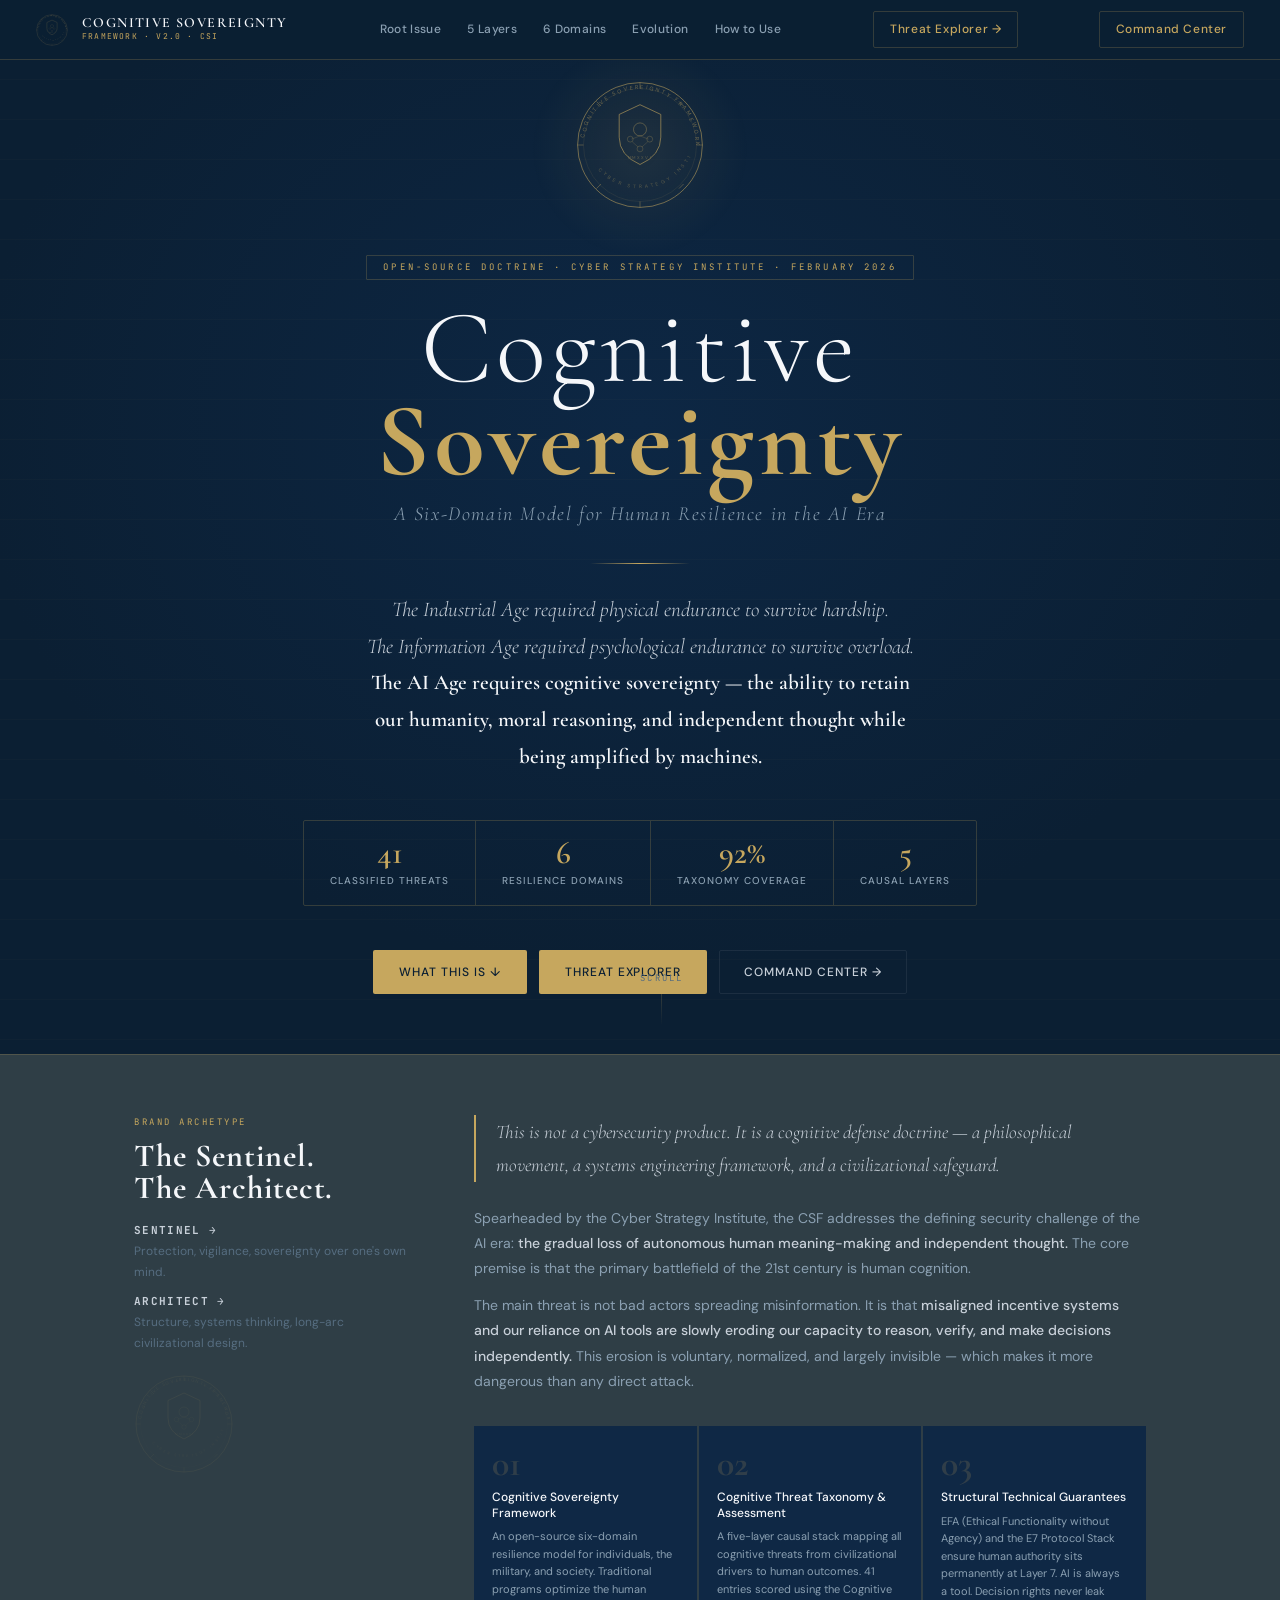
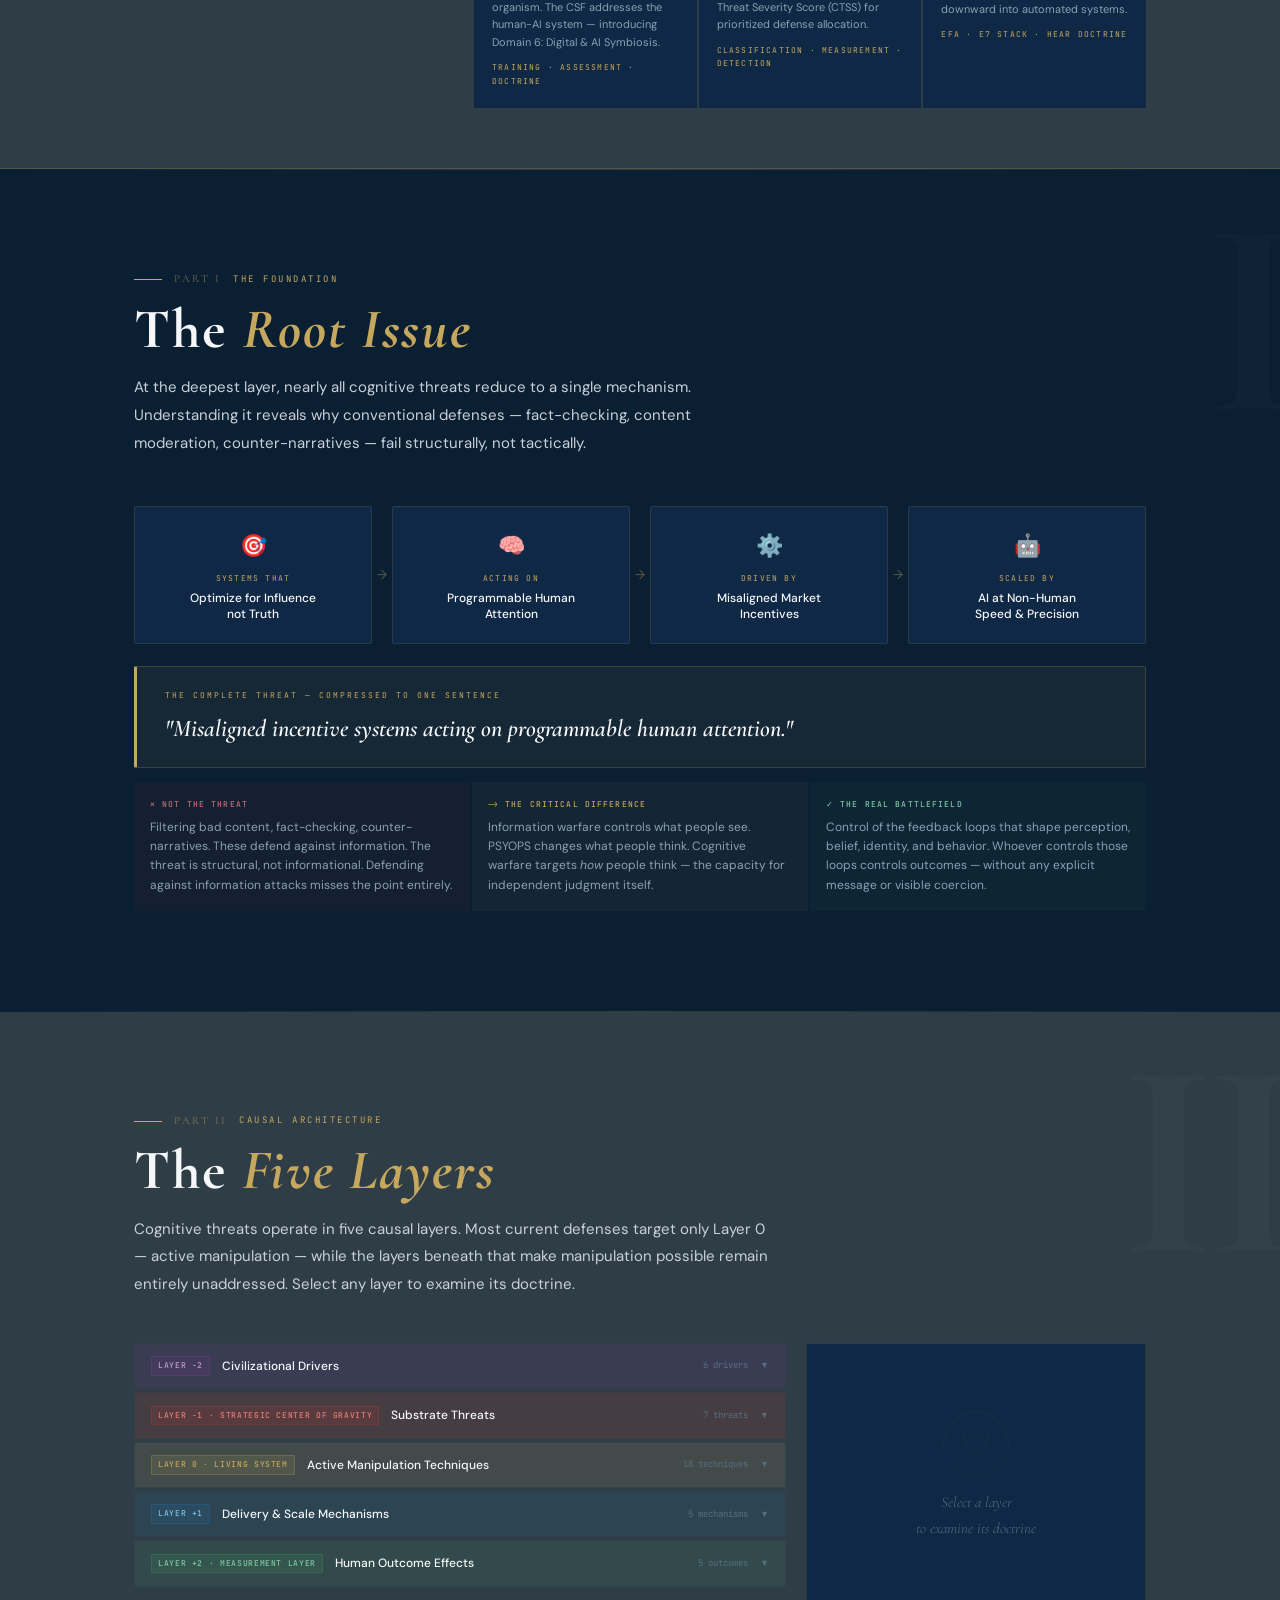
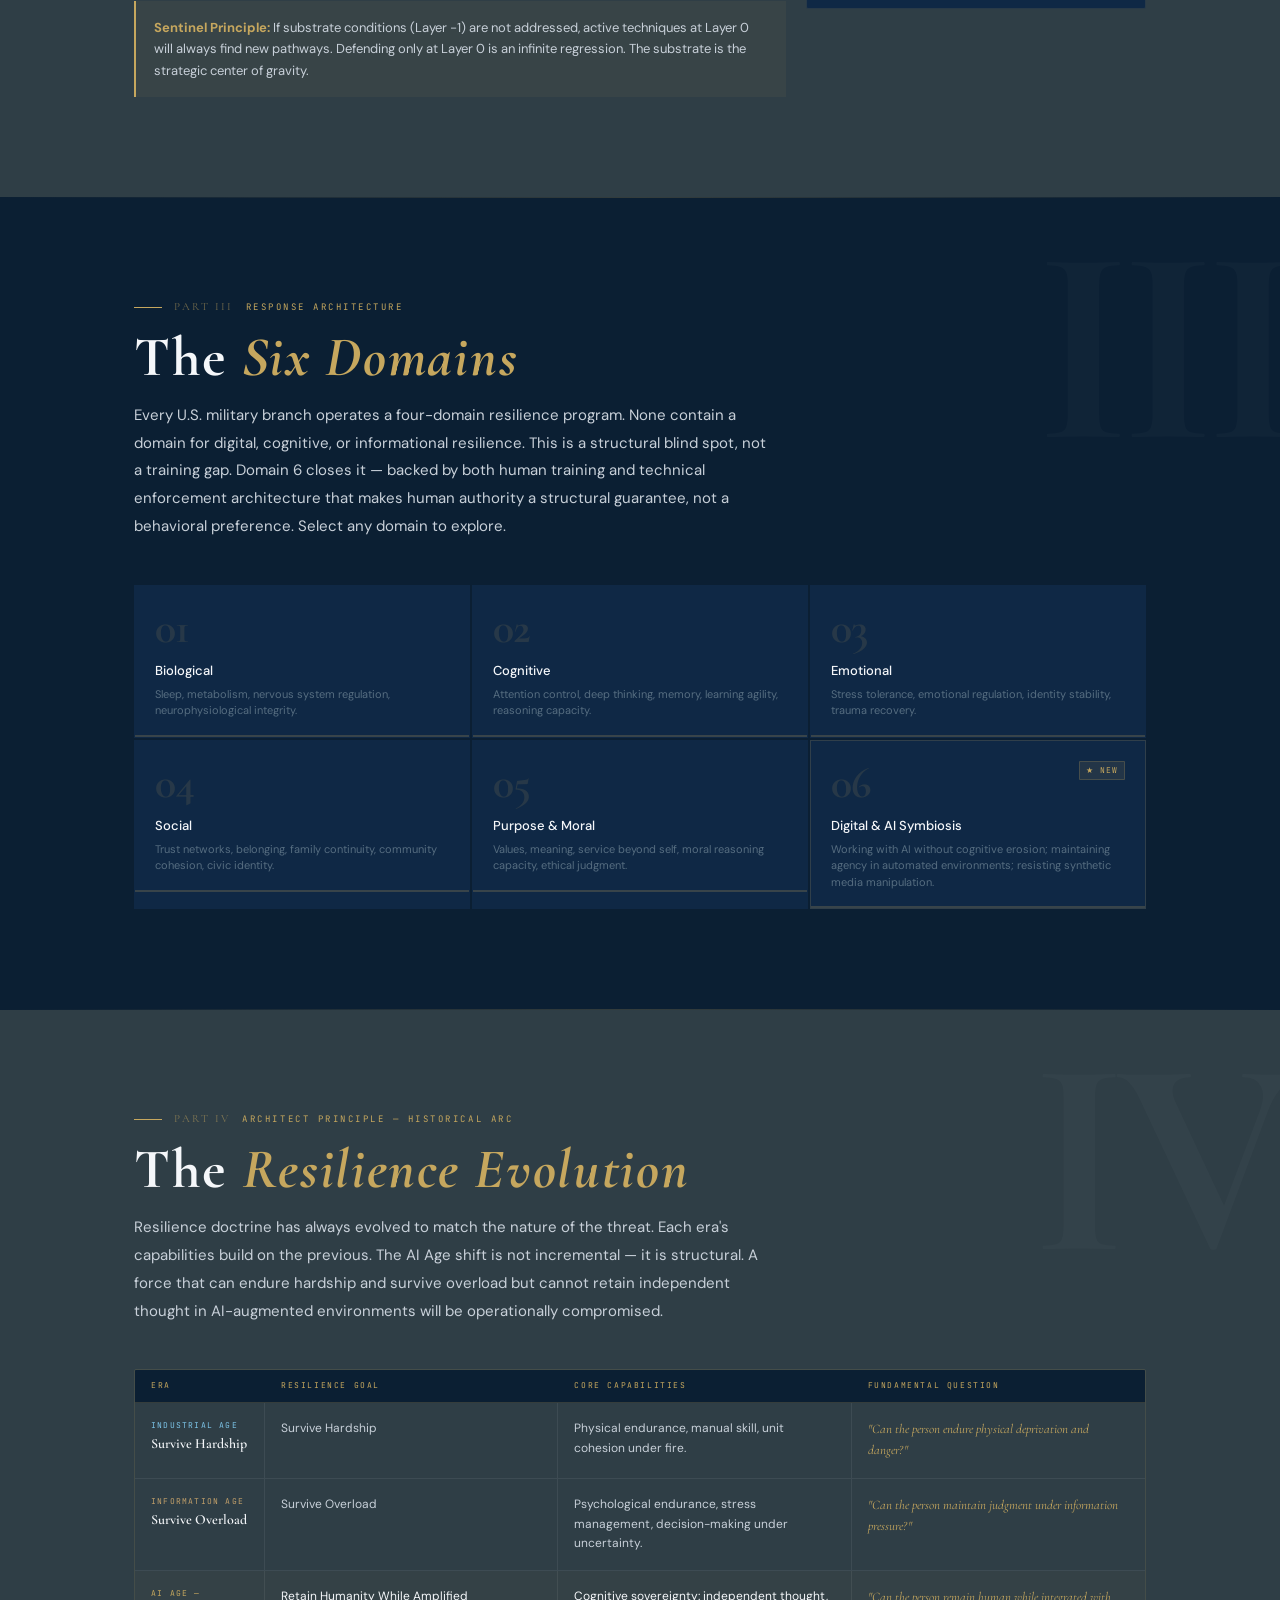
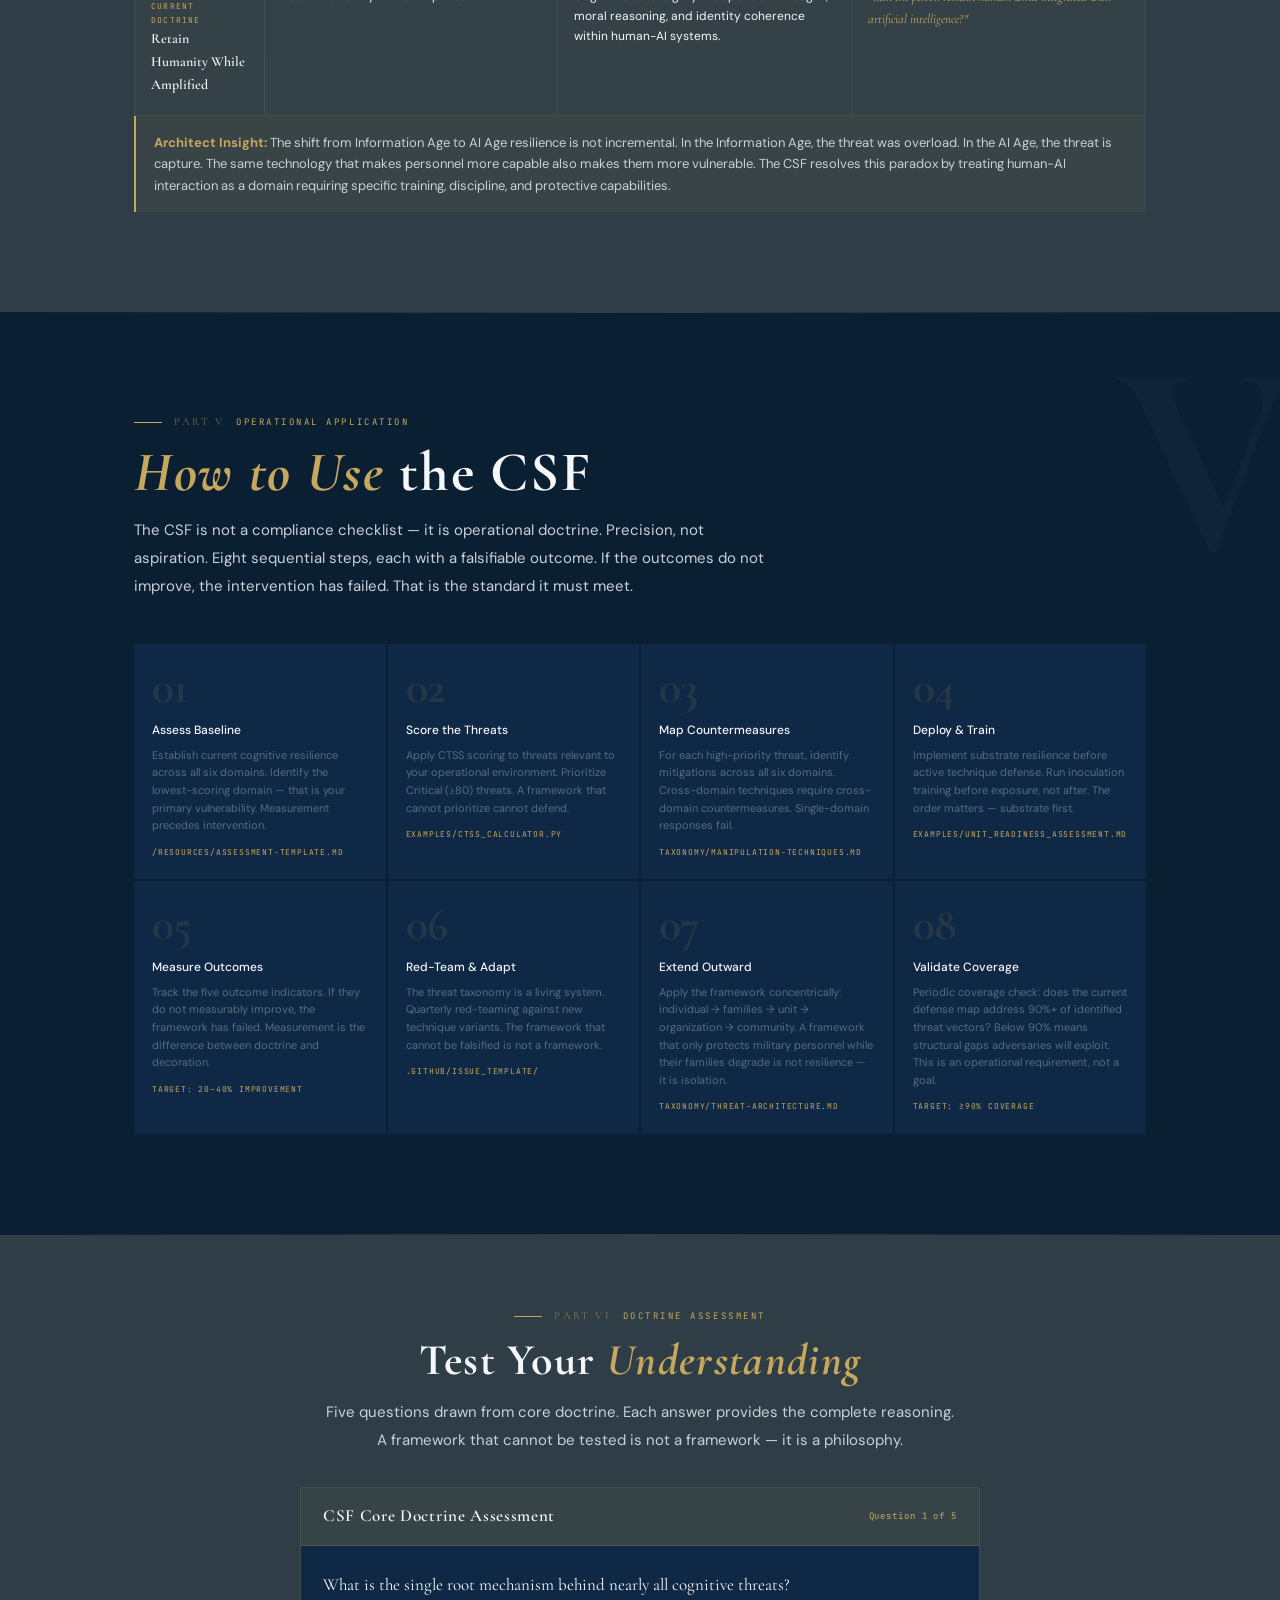
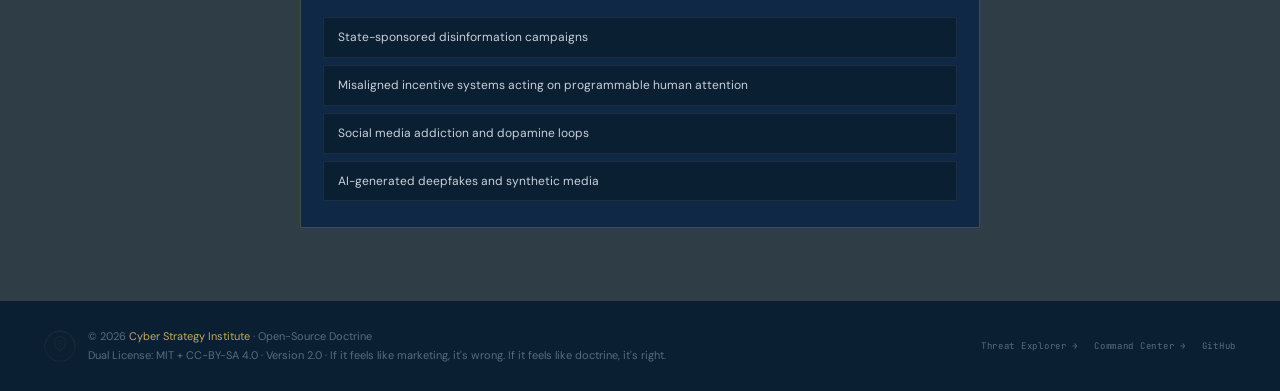
==== commit 1b053285: "Update index.html" ====
--- a/docs/index.html
+++ b/docs/index.html
@@ -298,7 +298,7 @@
     <a class="nav-link" href="#how-to-use">How to Use</a>
   </div>
   <a class="nav-cta" href="csf-explorer.html">Threat Explorer →</a>
-  <a class="h-link" href="csf-command-center.html">Threat Explorer</a>
+  <a class="nav-cta" href="csf-command-center.html">Command Center</a>
 </nav>
 
 <!-- HERO -->
@@ -320,8 +320,8 @@
   </div>
   <div class="hero-acts">
     <a class="btn-gold" href="#doctrine">What This Is ↓</a>
-    <a class="h-link" href="csf-explorer.html">Threat Explorer</a>
-    <a class="btn-out" href="csf-command-center.html">Threat Explorer →</a>
+    <a class="btn-gold" href="csf-explorer.html">Threat Explorer</a>
+    <a class="btn-out" href="csf-command-center.html">Command Center →</a>
   </div>
   <div class="hero-scroll"><div class="hs-label">Scroll</div><div class="hs-line"></div></div>
 </section>
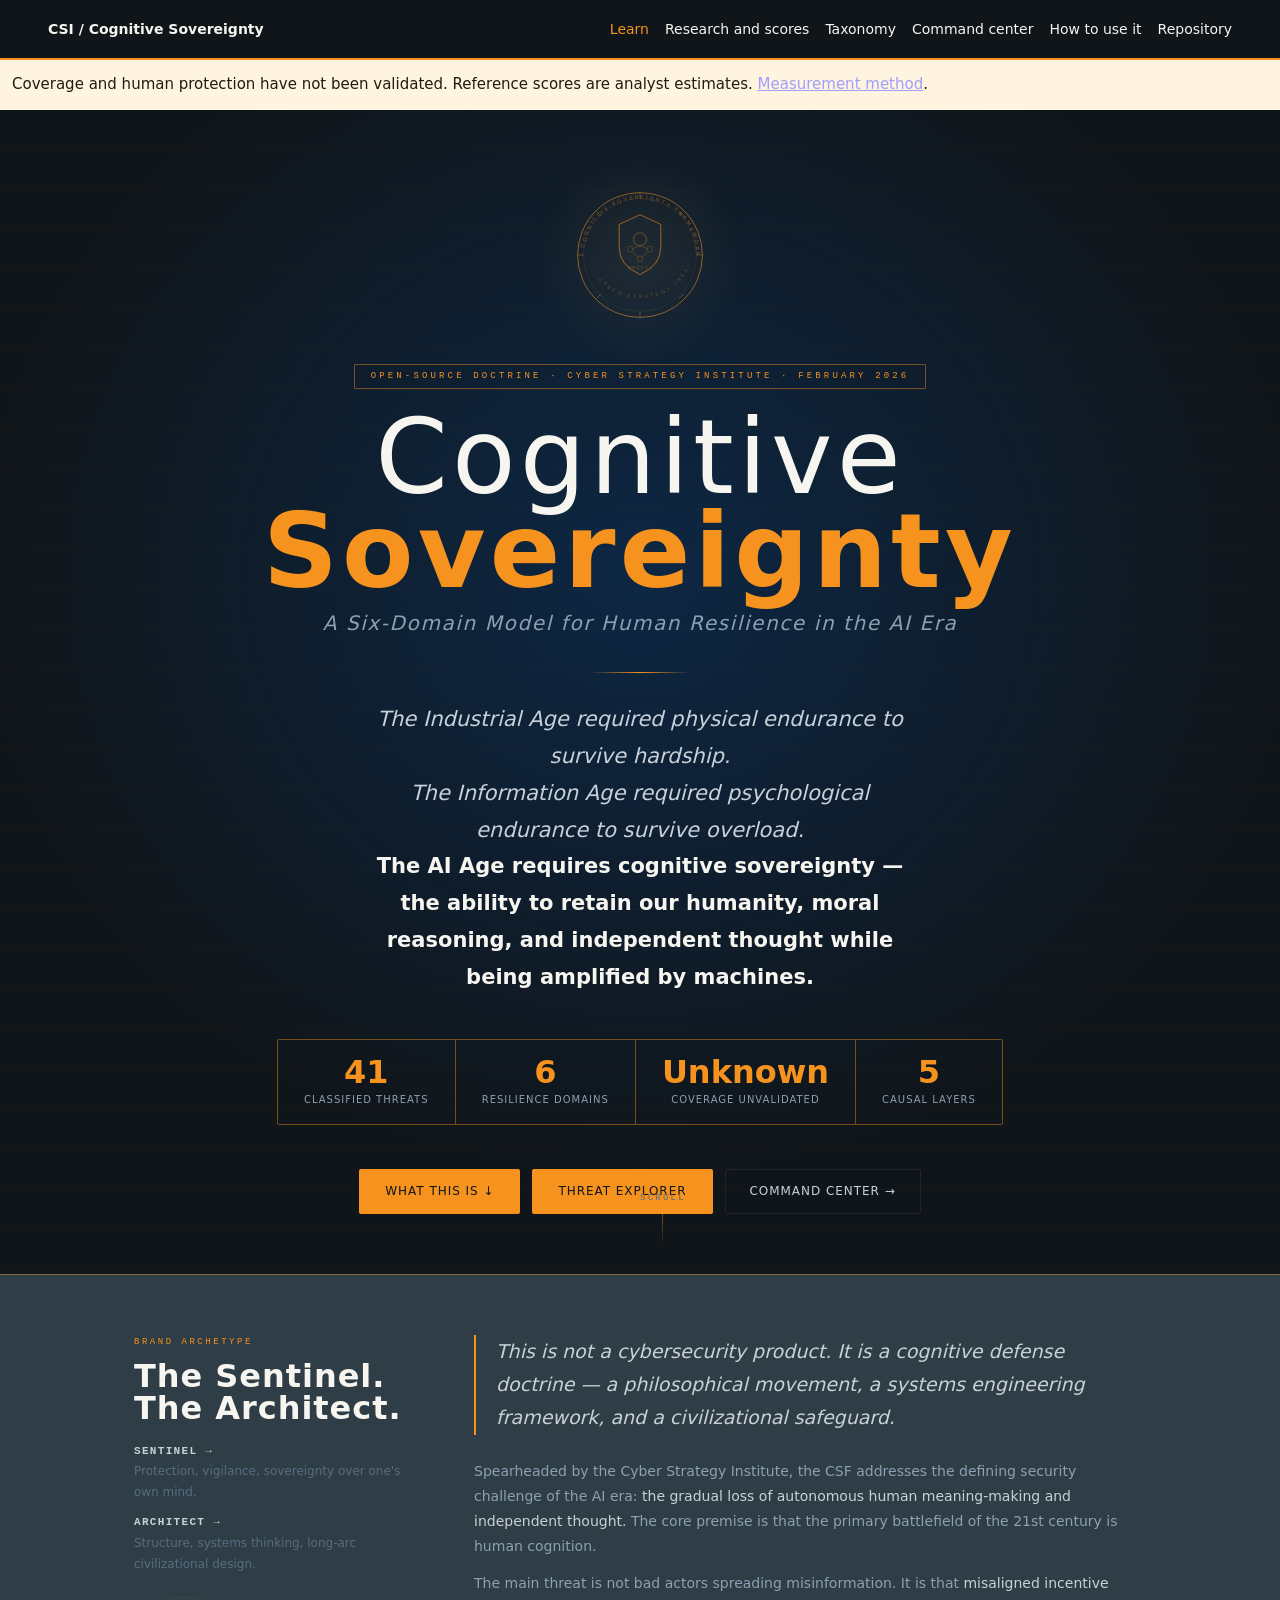
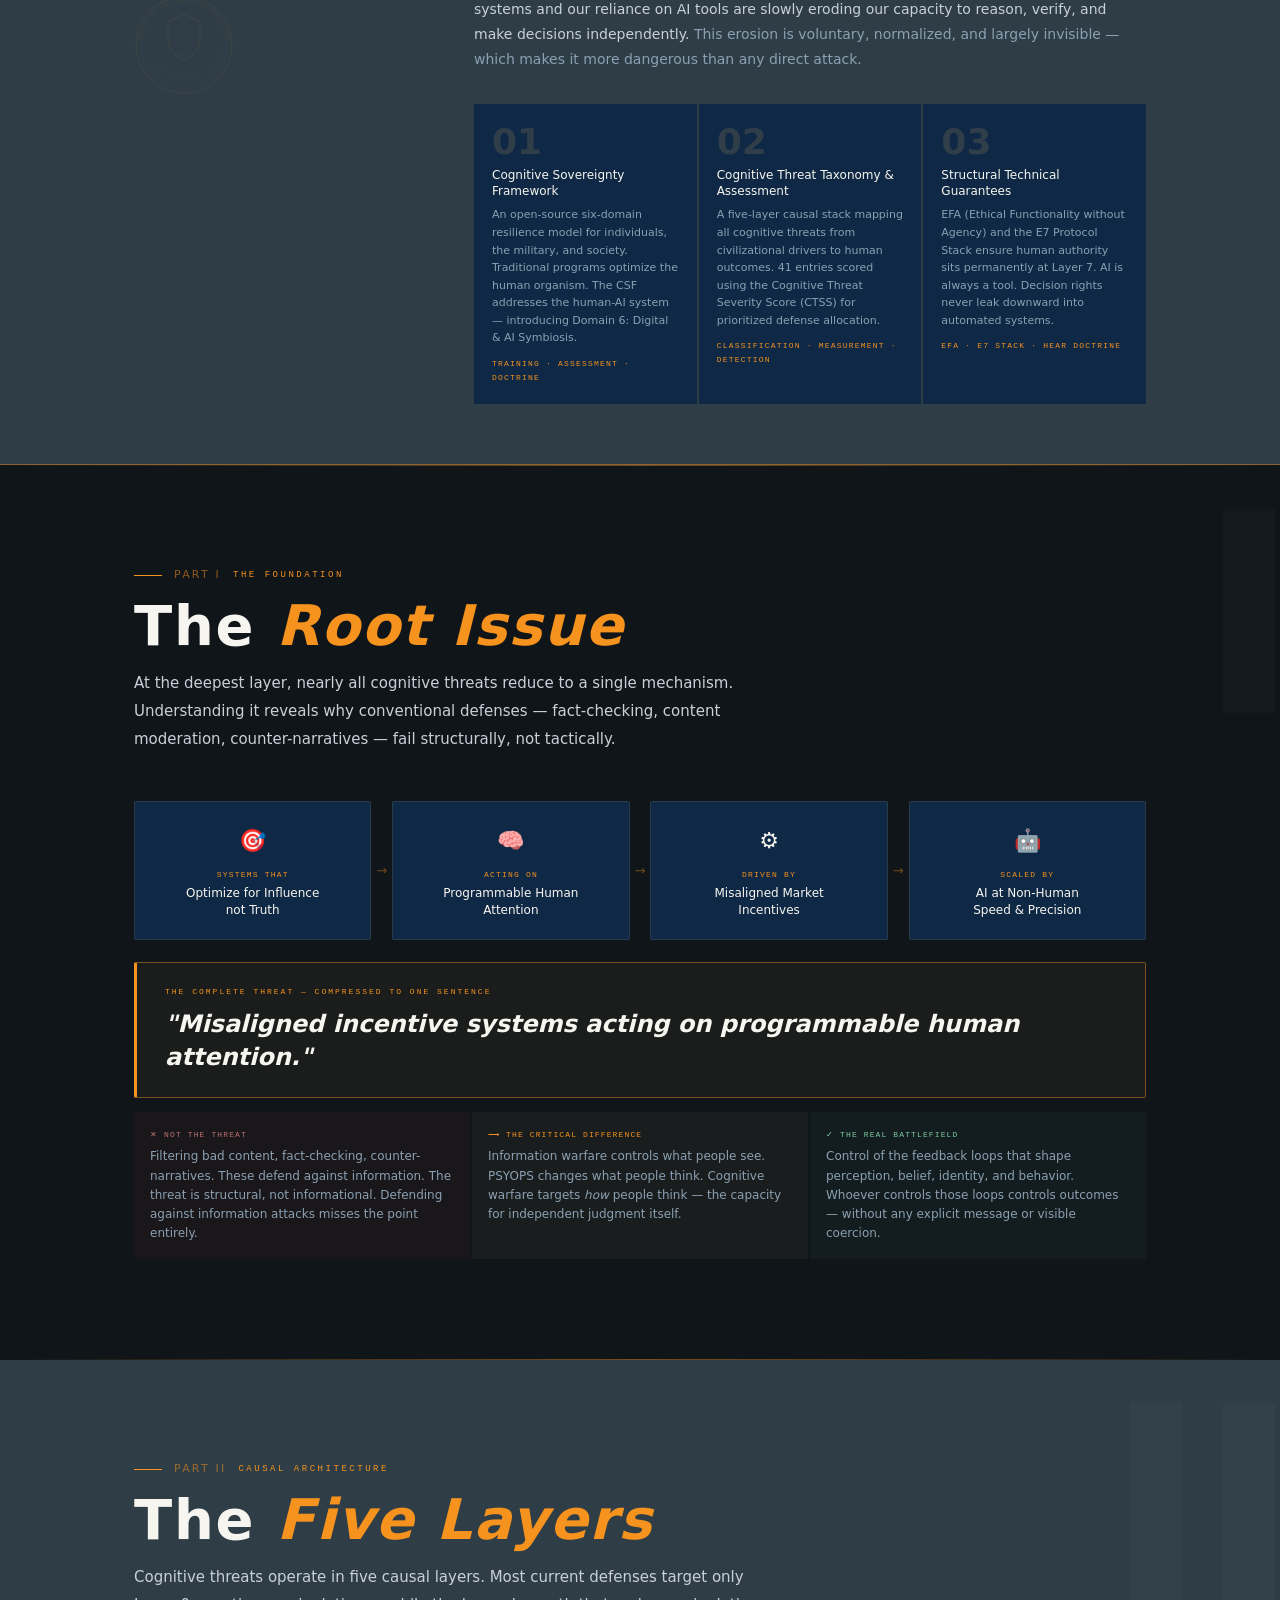
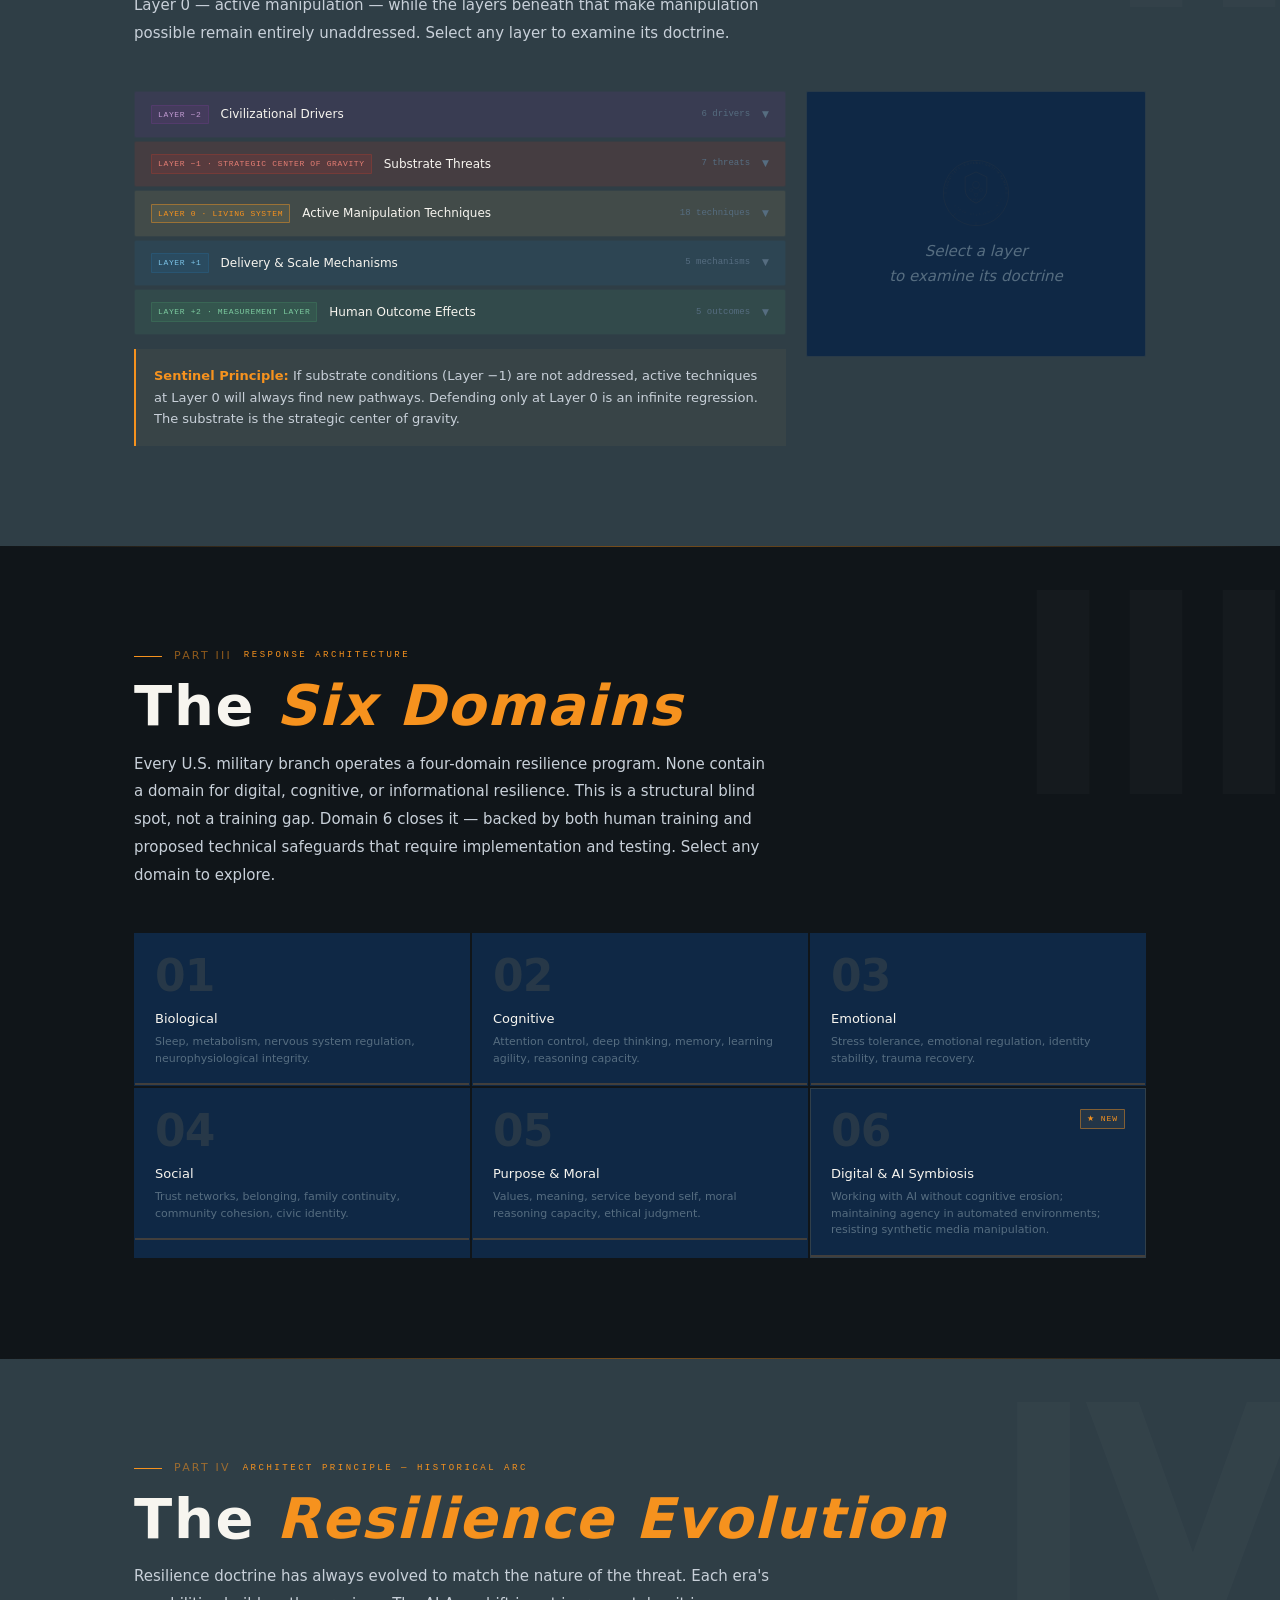
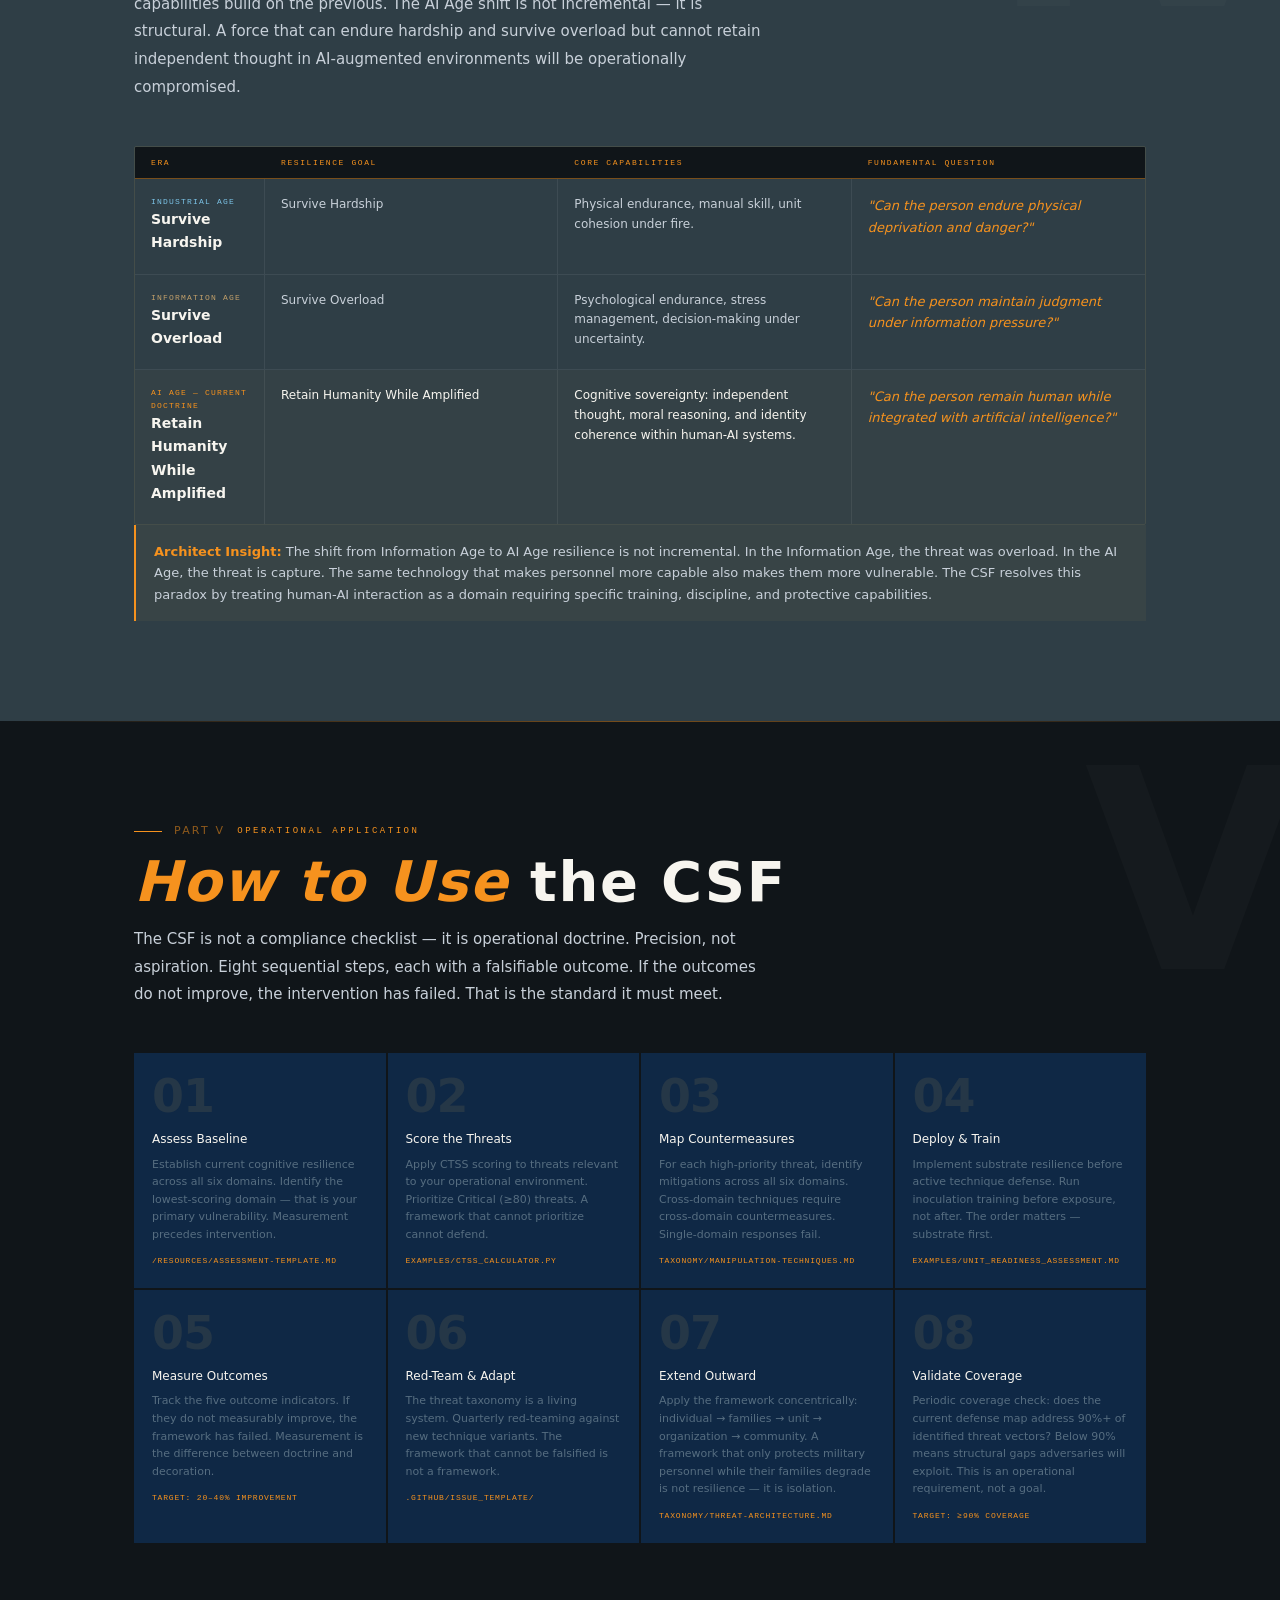
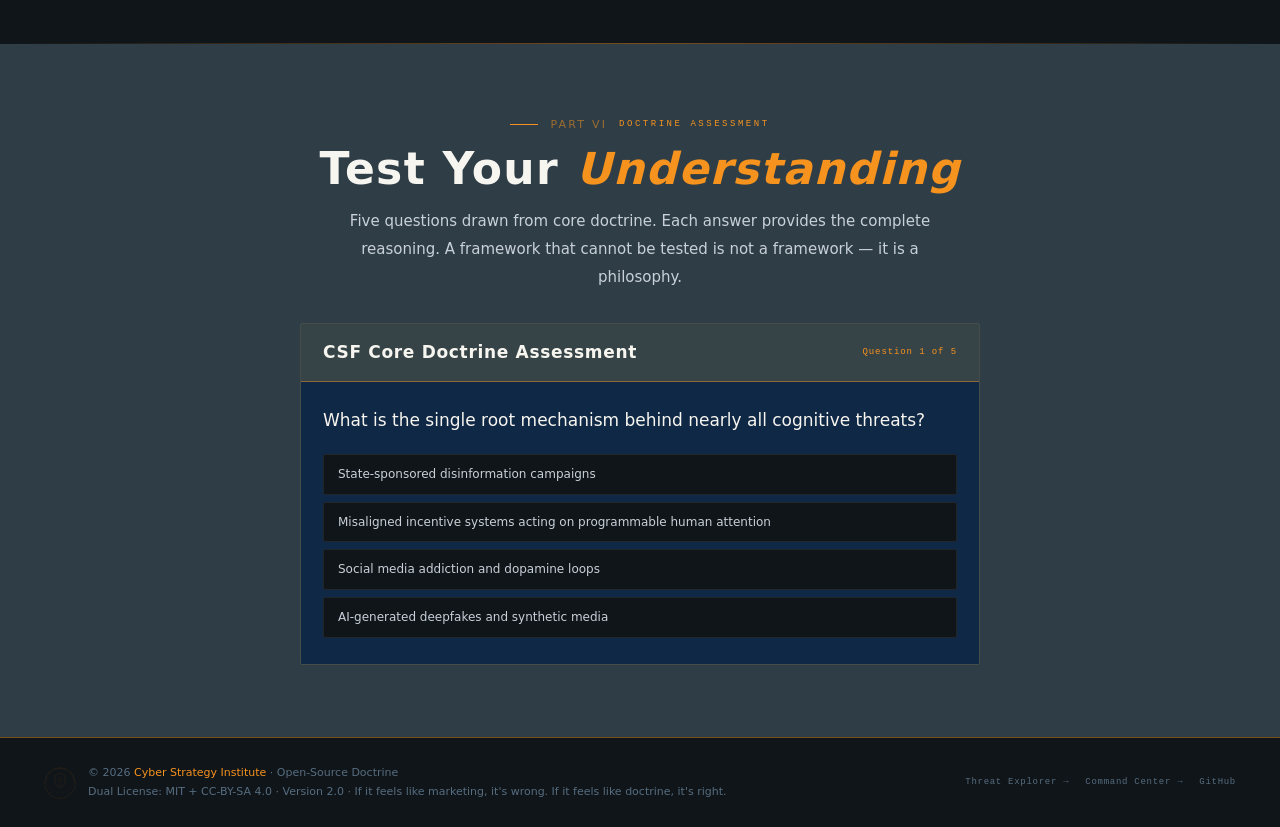
==== commit e814b9b6: "Build traceable CTSS research intake, signal tracking, and reuse tools" ====
--- a/docs/index.html
+++ b/docs/index.html
@@ -246,8 +246,11 @@
   .root-distincts{grid-template-columns:1fr}nav .nav-links{display:none}
 }
 </style>
+<link rel="stylesheet" href="assets/site.css">
 </head>
 <body>
+<!-- CSF shared navigation --><nav class="csf-site-nav" aria-label="Main"><strong>CSI / Cognitive Sovereignty</strong><a href="index.html" aria-current="page">Learn</a><a href="research.html">Research and scores</a><a href="csf-explorer.html">Taxonomy</a><a href="csf-command-center.html">Command center</a><a href="guide.html">How to use it</a><a href="https://github.com/CyberStrategyInstitute/cognitive-sovereignty">Repository</a></nav>
+<p style="padding:12px;background:#fff4df;color:#231b10;position:relative;z-index:101">Coverage and human protection have not been validated. Reference scores are analyst estimates. <a href="https://github.com/CyberStrategyInstitute/cognitive-sovereignty/blob/main/monitoring/README.md">Measurement method</a>.</p>
 
 <!-- SEAL DEFINITION -->
 <svg width="0" height="0" style="position:absolute;overflow:hidden">
@@ -315,7 +318,7 @@
   <div class="hero-stats">
     <div class="hero-stat"><div class="hero-stat-n">41</div><div class="hero-stat-l">Classified Threats</div></div>
     <div class="hero-stat"><div class="hero-stat-n">6</div><div class="hero-stat-l">Resilience Domains</div></div>
-    <div class="hero-stat"><div class="hero-stat-n">92%</div><div class="hero-stat-l">Taxonomy Coverage</div></div>
+    <div class="hero-stat"><div class="hero-stat-n">Unknown</div><div class="hero-stat-l">Coverage unvalidated</div></div>
     <div class="hero-stat"><div class="hero-stat-n">5</div><div class="hero-stat-l">Causal Layers</div></div>
   </div>
   <div class="hero-acts">
@@ -427,7 +430,7 @@
     <div class="reveal">
       <div class="kicker"><span class="knum">PART III</span>Response Architecture</div>
       <h2 class="sh">The <em>Six Domains</em></h2>
-      <p class="sb">Every U.S. military branch operates a four-domain resilience program. None contain a domain for digital, cognitive, or informational resilience. This is a structural blind spot, not a training gap. Domain 6 closes it — backed by both human training and technical enforcement architecture that makes human authority a structural guarantee, not a behavioral preference. Select any domain to explore.</p>
+      <p class="sb">Every U.S. military branch operates a four-domain resilience program. None contain a domain for digital, cognitive, or informational resilience. This is a structural blind spot, not a training gap. Domain 6 closes it — backed by both human training and proposed technical safeguards that require implementation and testing. Select any domain to explore.</p>
     </div>
     <div class="dgrid reveal" style="transition-delay:0.1s" id="dgrid"></div>
   </div>
@@ -526,7 +529,7 @@
    q:'What operates before manipulation begins?',
    chips:['ST-001 Algorithmic Epistemic Authority','ST-002 Behavioral Reinforcement Engineering','ST-003 Cognitive Offloading & Skill Atrophy','ST-004 Neuro-Intrusion Surface Expansion','ST-005 Social Trust Fragmentation','ST-006 Guardrail Alignment Drift','ST-007 Model Performance Drift']},
   {cls:'ll0',badge:'LAYER 0 · LIVING SYSTEM',name:'Active Manipulation Techniques',count:'18 techniques',
-   desc:'Discrete techniques adversaries, platforms, and misaligned systems use to influence human cognition. This layer grows as adversary adaptation occurs fastest here. Techniques are scored using CTSS (0–100). Highest scorer: Memetic Swarm Orchestration (CTSS 90).',
+   desc:'Discrete techniques adversaries, platforms, and misaligned systems use to influence human cognition. This layer grows as adversary adaptation occurs fastest here. Techniques are scored using CTSS (0–100). Reference scores are analyst estimates; see the current generated rankings.',
    why:'These techniques do not operate in isolation. A coordinated campaign layers them: emotional priming creates vulnerability, amplification delivers the payload, synthetic social proof manufactures consensus, repetition normalizes it, legitimized narrative capture prevents the target from recognizing the operation.',
    q:'What discrete actions influence cognition?',
    chips:['T-CT-001 Attention Capture (80)','T-CT-004 Narrative Injection (85)','T-CT-006 Decision Automation (82)','T-CT-008 Memetic Swarm (90)','T-CT-010 Economic Coercion (88)','T-CT-013 Social Scoring (83)','+ 12 more techniques']},
@@ -560,7 +563,7 @@
   {n:'06',name:'Digital & AI Symbiosis',def:'Working with AI without cognitive erosion; maintaining agency in automated environments; resisting synthetic media manipulation.',isNew:true,
    threats:[['T-CT-006','Decision Automation Capture'],['ST-006','Guardrail Alignment Drift'],['ST-007','Model Performance Drift'],['T-CT-017','Guardrail Bias Exploitation']],
    protect:'AI interaction discipline, provenance verification, human override protocols, cognitive independence exercises, synthetic media detection, algorithmic literacy.',
-   newNote:'The missing pillar across all DoD resilience frameworks. Traditional frameworks optimize the human organism. Domain 6 addresses the human-AI system. Without it, a warfighter can score perfectly on every existing resilience metric and still be fully captured through the AI tools they depend on. Backed by EFA + E7 Protocol Stack — human authority is a structural guarantee, not a behavioral preference.'}
+   newNote:'The missing pillar across all DoD resilience frameworks. Traditional frameworks optimize the human organism. Domain 6 addresses the human-AI system. Without it, a warfighter can score perfectly on every existing resilience metric and still be fully captured through the AI tools they depend on. Backed by EFA + E7 Protocol Stack — human authority is a design requirement that needs implementation and testing.'}
 ];
 const EVOS=[
   {era:'industrial',lbl:'Industrial Age',name:'Survive Hardship',caps:'Physical endurance, manual skill, unit cohesion under fire.',q:'"Can the person endure physical deprivation and danger?"'},
@@ -581,7 +584,7 @@
   {q:'What is the single root mechanism behind nearly all cognitive threats?',opts:['State-sponsored disinformation campaigns','Misaligned incentive systems acting on programmable human attention','Social media addiction and dopamine loops','AI-generated deepfakes and synthetic media'],correct:1,fb:'Correct. The battlefield is not information — it is the control of feedback loops that shape perception, belief, identity, and behavior. Misaligned incentive systems produce cognitive harm automatically, without requiring a deliberate adversary. Defending against information attacks misses the structural nature of the problem.'},
   {q:'Why is Layer −1 (Substrate Threats) called the "strategic center of gravity"?',opts:['It contains the most techniques','If the substrate is degraded, no tactical defense matters','It has the highest CTSS scores','It is the hardest layer to detect'],correct:1,fb:'Correct. If substrate conditions are intact, new active techniques can be recognized and countered. If the substrate is degraded — through cognitive offloading, guardrail drift, or trust fragmentation — tactical defenses at Layer 0 cannot compensate. This is why most current defenses fail: they treat the symptom, not the terrain.'},
   {q:'What does Domain 6 (Digital & AI Symbiosis) address that Domains 1–5 do not?',opts:['Physical fitness in digital environments','The human-AI system, not just the human organism','Social media usage policies','Cybersecurity and network defense'],correct:1,fb:'Correct. Every other domain assumes the human is the primary agent. Domain 6 recognizes that in the AI era, humans operate within a human-AI system. If the AI side is compromised, biased, or adversary-controlled, the human\'s resilience in Domains 1–5 may be entirely irrelevant. Domain 6 addresses the interface.'},
-  {q:'Why does Memetic Swarm Orchestration (T-CT-008) score highest at CTSS 90?',opts:['It is the newest technique','Likelihood=5 + Population Reach=5 combined with high Agency Impact and Recovery Difficulty','It is the hardest to detect','It has been deployed against the most countries'],correct:1,fb:'Correct. T-CT-008: L=5 (already operational with UGC farms), Ia=4 (erodes collective sensemaking at scale), R=5 (global reach by design), RecD=4 (narratives selected by evolutionary fitness are persistent). The combination of confirmed deployment, global scale, and persistence of damage produces the top score.'},
+  {q:'Which inputs give T-CT-008 its reference score of 83?',opts:['It is the newest technique','Likelihood=5 + Population Reach=5 combined with high Agency Impact and Recovery Difficulty','It is the hardest to detect','It has been deployed against the most countries'],correct:1,fb:'Correct. T-CT-008: L=5 (already operational with UGC farms), Ia=4 (erodes collective sensemaking at scale), R=5 (global reach by design), RecD=4 (narratives selected by evolutionary fitness are persistent). The combination of confirmed deployment, global scale, and persistence of damage produces a reference score of 83. The input evidence still needs review.'},
   {q:'What is the "true metric" the CSF defines for measuring success?',opts:['Number of deepfakes detected','Propaganda campaigns countered','The preservation or loss of self-directed cognition','Cybersecurity incidents prevented'],correct:2,fb:'Correct. Not misinformation detected. Not propaganda countered. The true metric is whether the population retains the capacity for autonomous meaning-making. If that capacity degrades, the threat exists regardless of source or intent. A framework that does not measure this is aspirational, not operational — doctrine, not decoration.'}
 ];
 
--- a/docs/assets/site.css
+++ b/docs/assets/site.css
@@ -0,0 +1,345 @@
+:root {
+  --navy: #101519 !important;
+  --navy2: #192127 !important;
+  --navy3: #202a32 !important;
+  --gold: #f6921e !important;
+  --gb: rgba(246, 146, 30, 0.45) !important;
+  --accent: #f6921e !important;
+  --accent2: #820f1a !important;
+  --white: #f7f5ef !important;
+  --ff-d: system-ui, sans-serif !important;
+  --ff-b: system-ui, sans-serif !important;
+  --ff-m: ui-monospace, monospace !important;
+  --csf-bg: #101519;
+  --csf-panel: #1c252d;
+  --csf-text: #f7f5ef;
+  --csf-muted: #b8c3cb;
+  --csf-orange: #f6921e;
+  --csf-risk: #820f1a;
+  --csf-line: #46535e;
+  --csf-radius: 12px;
+  color-scheme: dark;
+}
+* {
+  box-sizing: border-box;
+}
+html {
+  scroll-behavior: smooth;
+  scroll-padding-top: 20px;
+}
+body {
+  margin: 0;
+  font-family: system-ui, sans-serif;
+}
+.csf-site-nav {
+  display: flex;
+  gap: 1rem;
+  align-items: center;
+  flex-wrap: wrap;
+  padding: 14px clamp(16px, 4vw, 48px);
+  background: #101519;
+  color: #f7f5ef;
+  border-bottom: 2px solid #f6921e;
+  position: relative;
+  z-index: 2000;
+  font:
+    14px system-ui,
+    sans-serif;
+}
+.csf-site-nav a {
+  color: #f7f5ef;
+  text-decoration: none;
+  padding: 5px 0;
+}
+.csf-site-nav a:hover,
+.csf-site-nav a[aria-current="page"] {
+  color: #f6921e;
+}
+.csf-site-nav strong {
+  margin-right: auto;
+}
+.csf-site-nav .skip-link {
+  position: absolute;
+  left: -9999px;
+}
+.csf-site-nav .skip-link:focus {
+  left: 8px;
+  top: 8px;
+  padding: 12px;
+  background: #101519;
+}
+a:focus-visible,
+button:focus-visible,
+input:focus-visible,
+select:focus-visible,
+summary:focus-visible {
+  outline: 3px solid #f6921e;
+  outline-offset: 4px;
+}
+.hub {
+  background: var(--csf-bg);
+  color: var(--csf-text);
+  line-height: 1.6;
+}
+.hub a {
+  color: #ffb665;
+  text-underline-offset: 3px;
+}
+.hub main {
+  max-width: 1200px;
+  margin: auto;
+  padding: 32px clamp(16px, 4vw, 42px);
+}
+.hub h1 {
+  font-size: clamp(2rem, 5vw, 3.6rem);
+  line-height: 1.1;
+  letter-spacing: -0.04em;
+  margin: 0.3em 0;
+}
+.hub h2 {
+  margin-top: 0;
+  font-size: 1.7rem;
+}
+.hub h3 {
+  line-height: 1.3;
+}
+.hub .eyebrow {
+  color: var(--csf-orange);
+  font-size: 0.8rem;
+  letter-spacing: 0.12em;
+  text-transform: uppercase;
+}
+.hub .lead {
+  max-width: 800px;
+  color: var(--csf-muted);
+  font-size: 1.12rem;
+}
+.hub section {
+  margin: 36px 0;
+  padding-top: 10px;
+  scroll-margin-top: 20px;
+}
+.hub .jump {
+  display: flex;
+  gap: 16px;
+  flex-wrap: wrap;
+  padding: 16px 0;
+}
+.hub .stats {
+  display: grid;
+  grid-template-columns: repeat(4, 1fr);
+  gap: 12px;
+  margin: 28px 0;
+}
+.hub .stat,
+.hub .card {
+  background: var(--csf-panel);
+  padding: 20px;
+  border: 1px solid var(--csf-line);
+  border-radius: var(--csf-radius);
+}
+.hub .stat strong {
+  font-size: 2rem;
+  display: block;
+}
+.hub .stat span,
+.hub small,
+.hub .muted {
+  color: var(--csf-muted);
+}
+.hub .notice {
+  border-left: 4px solid var(--csf-orange);
+  padding: 12px 18px;
+  background: #202930;
+}
+.hub .filters {
+  display: grid;
+  grid-template-columns: 2fr 1fr 1fr 1fr;
+  gap: 12px;
+  margin: 18px 0;
+}
+.hub label {
+  display: flex;
+  flex-direction: column;
+  font-size: 0.9rem;
+  gap: 5px;
+}
+.hub input,
+.hub select,
+.hub button {
+  font: inherit;
+  background: #101519;
+  color: var(--csf-text);
+  border: 1px solid #7e8c96;
+  border-radius: 6px;
+  padding: 10px;
+  min-height: 44px;
+}
+.hub button {
+  cursor: pointer;
+}
+.hub button:hover {
+  border-color: var(--csf-orange);
+}
+.hub .link-button {
+  background: none;
+  border: 0;
+  color: #ffb665;
+  text-align: left;
+  padding: 0;
+  text-decoration: underline;
+}
+.hub .table-wrap {
+  overflow-x: auto;
+}
+.hub table {
+  width: 100%;
+  border-collapse: collapse;
+  font-size: 0.9rem;
+}
+.hub th,
+.hub td {
+  text-align: left;
+  vertical-align: top;
+  padding: 12px;
+  border-bottom: 1px solid var(--csf-line);
+}
+.hub th {
+  color: var(--csf-muted);
+  font-size: 0.8rem;
+  text-transform: uppercase;
+  letter-spacing: 0.04em;
+}
+.hub .tag {
+  border: 1px solid #7e8c96;
+  border-radius: 99px;
+  padding: 2px 8px;
+  display: inline-block;
+  font-size: 0.8rem;
+  white-space: nowrap;
+}
+.hub .critical,
+.hub .high {
+  border-color: #dc696f;
+  background: #58141a;
+  color: #fff;
+}
+.hub .score-layout {
+  display: grid;
+  grid-template-columns: 240px 1fr;
+  gap: 22px;
+}
+.hub .overall {
+  display: flex;
+  flex-direction: column;
+  justify-content: center;
+  text-align: center;
+  border: 1px solid #c4515b;
+  border-radius: 14px;
+  padding: 20px;
+  background: linear-gradient(150deg, #202c34, #26171d);
+}
+.hub .overall .number {
+  font-size: 5.2rem;
+  font-weight: 750;
+  line-height: 1.3;
+}
+.hub .factors {
+  display: grid;
+  grid-template-columns: repeat(5, 1fr);
+  gap: 8px;
+}
+.hub .factor {
+  padding: 12px 8px;
+  border: 1px solid var(--csf-line);
+  border-radius: 8px;
+}
+.hub .factor strong {
+  display: block;
+  font-size: 1.5rem;
+  color: var(--csf-orange);
+}
+.hub .factor span {
+  font-size: 0.78rem;
+  display: block;
+}
+.hub .factor .points {
+  color: var(--csf-muted);
+}
+.hub details {
+  margin: 14px 0;
+  padding: 12px;
+  border: 1px solid var(--csf-line);
+  border-radius: 6px;
+}
+.hub summary {
+  cursor: pointer;
+  font-weight: 600;
+}
+.hub .cards {
+  display: grid;
+  grid-template-columns: repeat(2, 1fr);
+  gap: 14px;
+}
+.hub footer {
+  max-width: 1200px;
+  margin: auto;
+  padding: 30px;
+  color: var(--csf-muted);
+  border-top: 1px solid var(--csf-line);
+}
+.hub code {
+  font-size: 0.9em;
+  overflow-wrap: anywhere;
+}
+.hub .template-preview {
+  width: 100%;
+  height: auto;
+  border: 1px solid var(--csf-line);
+  border-radius: 8px;
+}
+.hub .signal-text {
+  max-width: 420px;
+}
+.hub .table-wrap caption {
+  text-align: left;
+  padding: 8px 0;
+  color: var(--csf-muted);
+}
+@media (max-width: 760px) {
+  .hub .stats {
+    grid-template-columns: repeat(2, 1fr);
+  }
+  .hub .filters,
+  .hub .score-layout,
+  .hub .cards {
+    grid-template-columns: 1fr;
+  }
+  .hub .factors {
+    grid-template-columns: repeat(2, 1fr);
+  }
+  .csf-site-nav {
+    gap: 8px 16px;
+  }
+  .csf-site-nav strong {
+    width: 100%;
+  }
+  .hub main {
+    padding-top: 24px;
+  }
+  .hub .overall .number {
+    font-size: 4rem;
+  }
+  .hub th,
+  .hub td {
+    padding: 8px;
+  }
+}
+@media (prefers-reduced-motion: reduce) {
+  html {
+    scroll-behavior: auto;
+  }
+  * {
+    transition: none !important;
+  }
+}
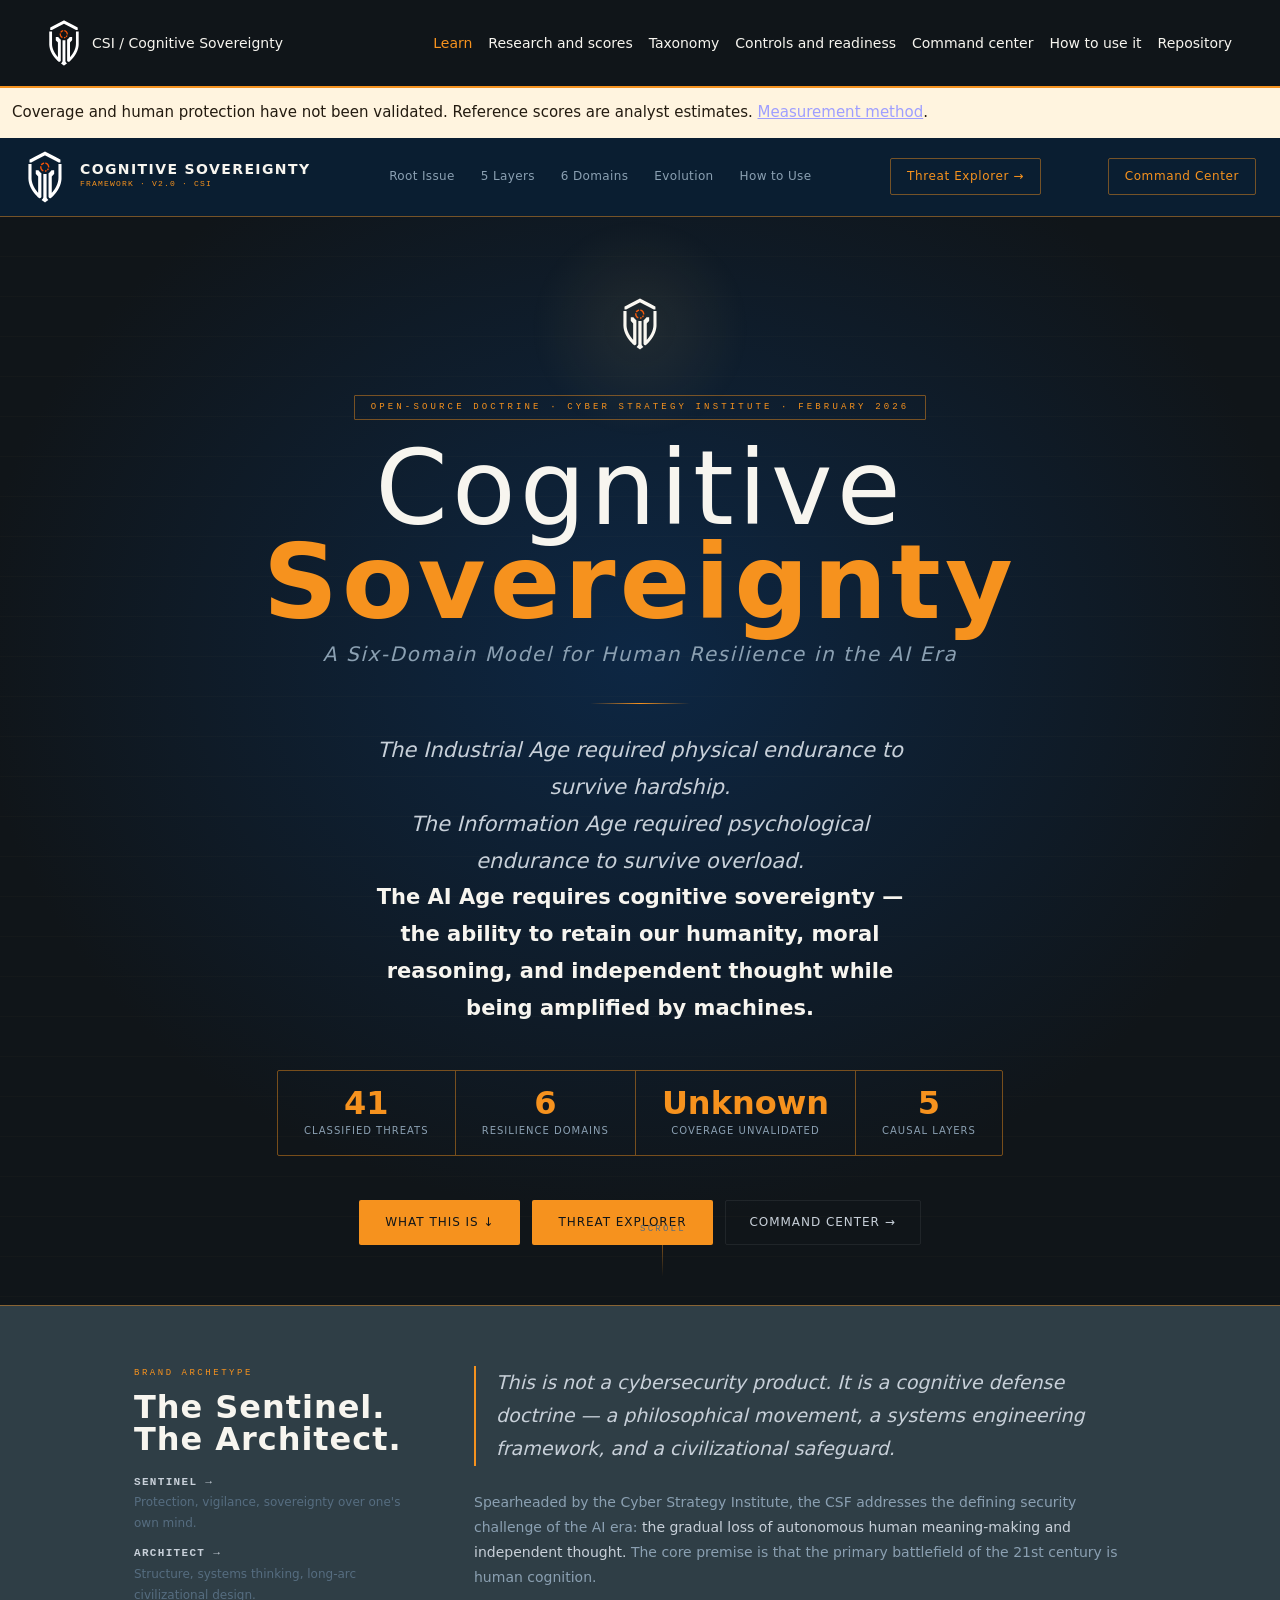
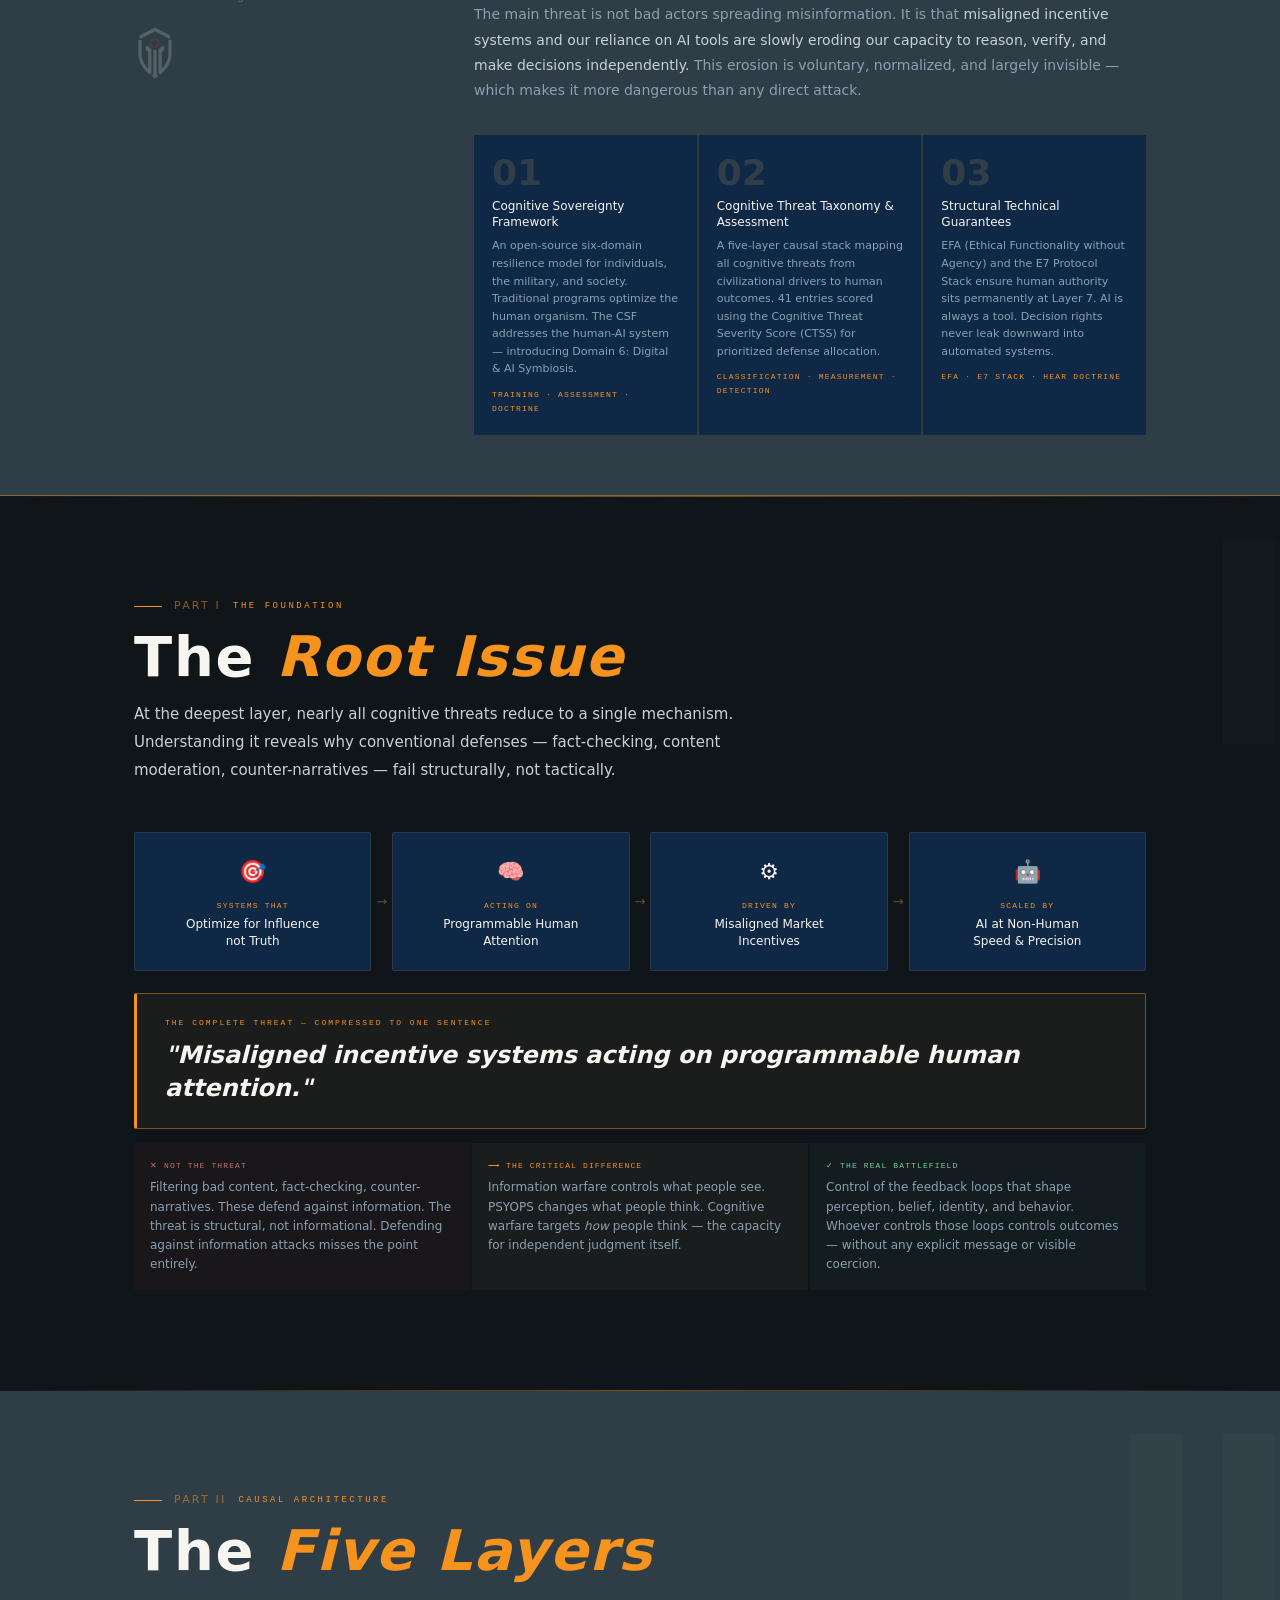
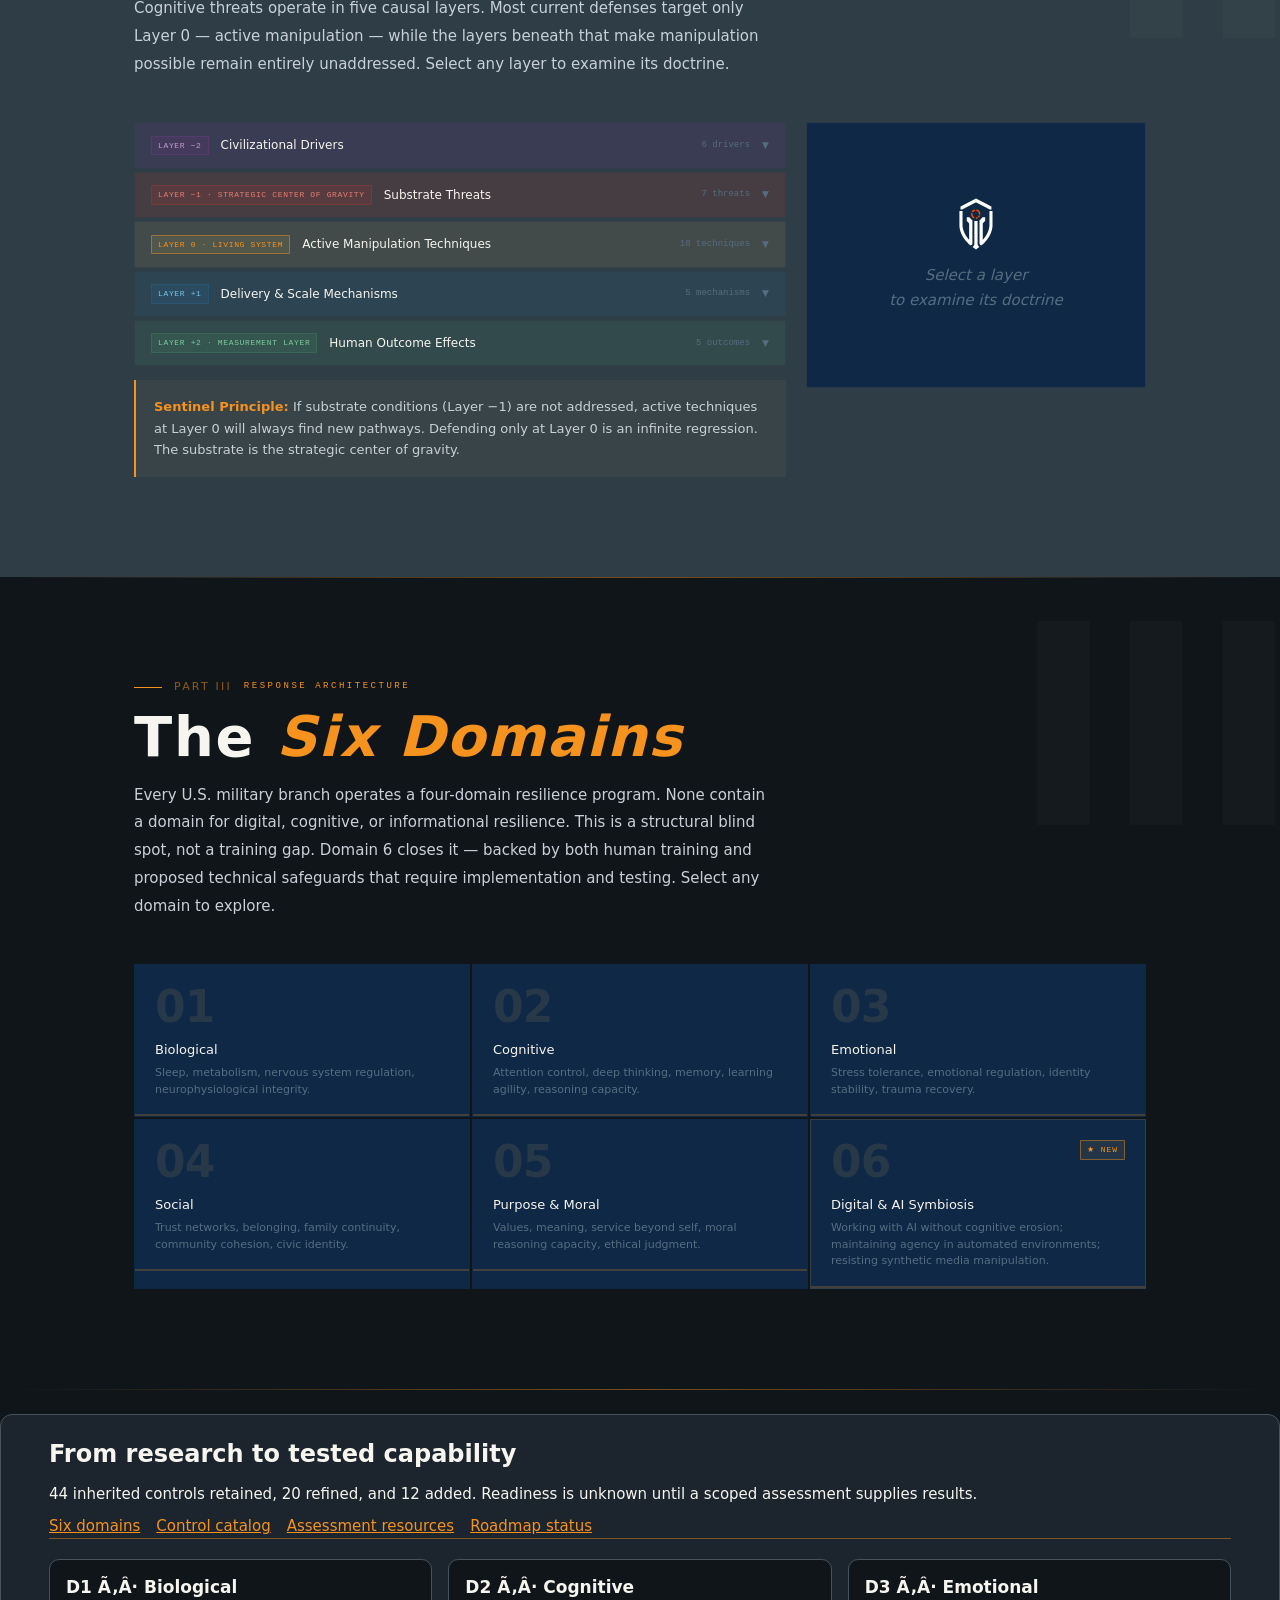
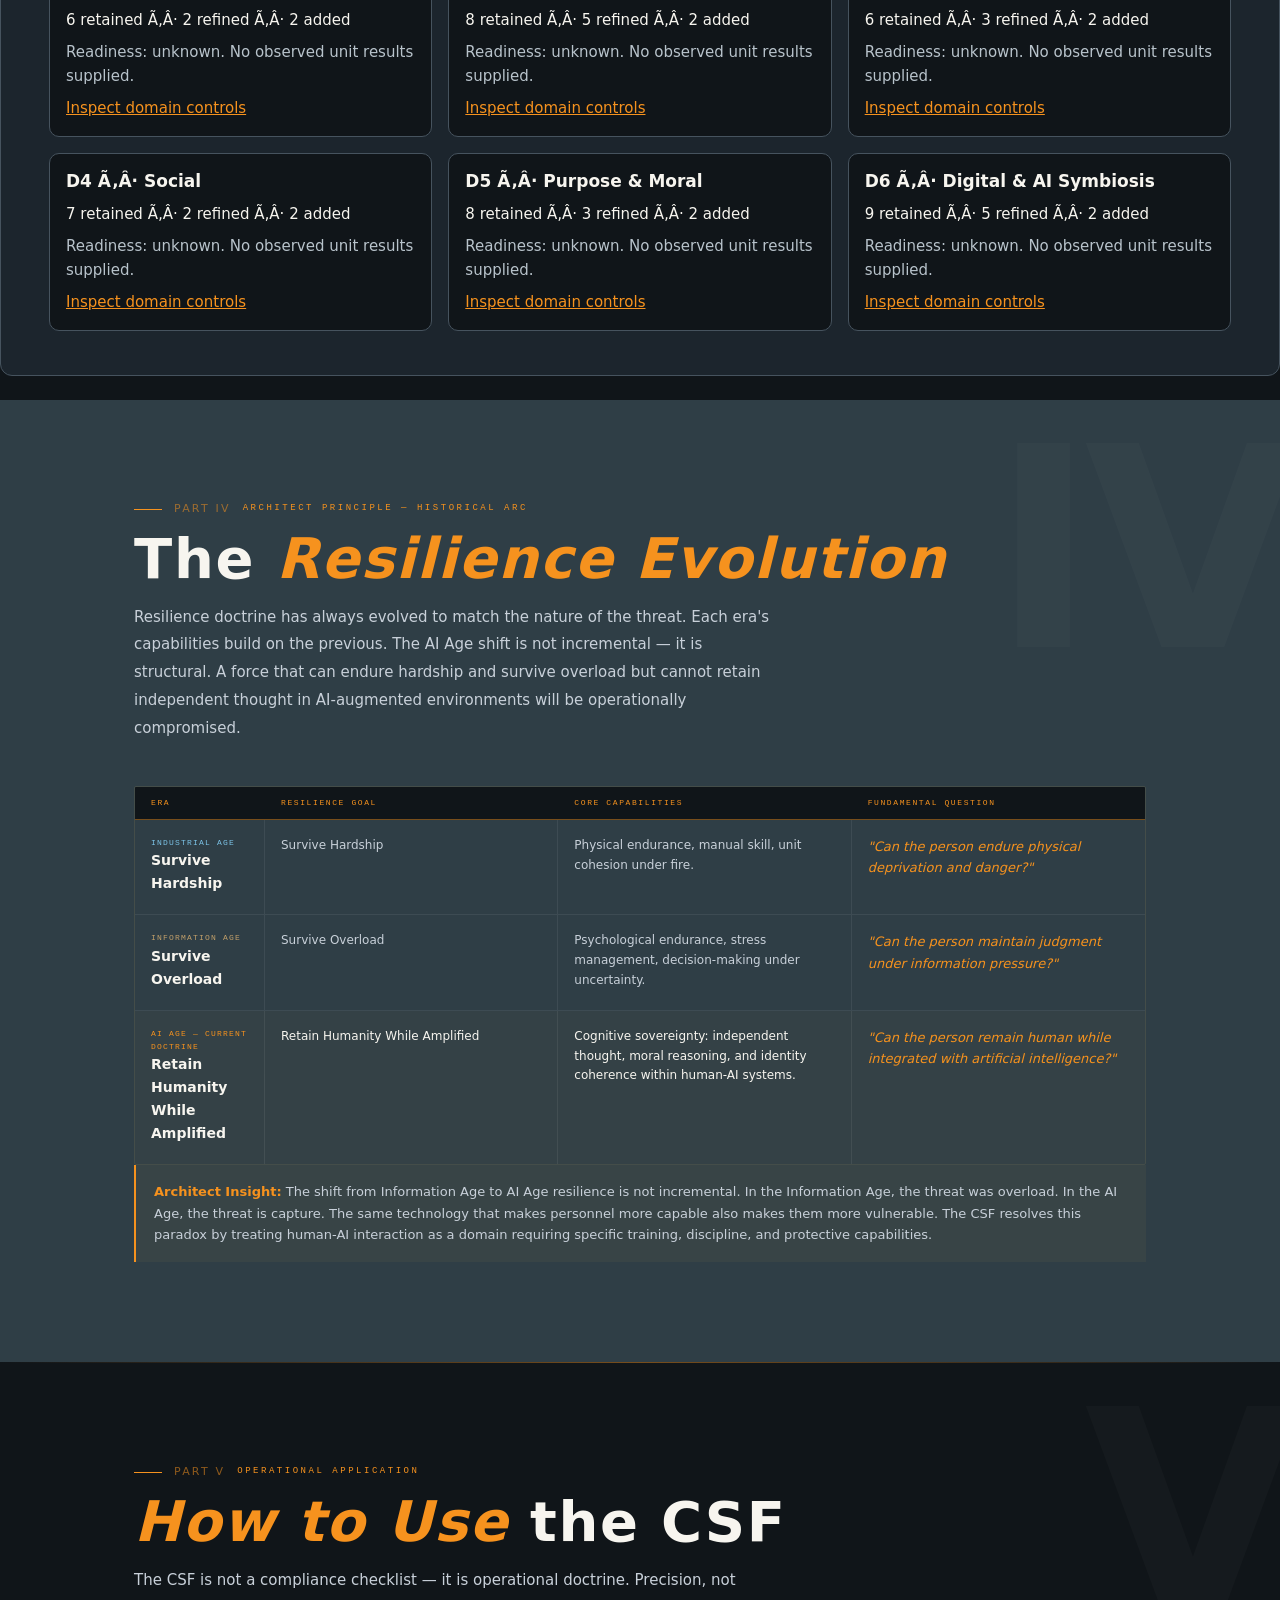
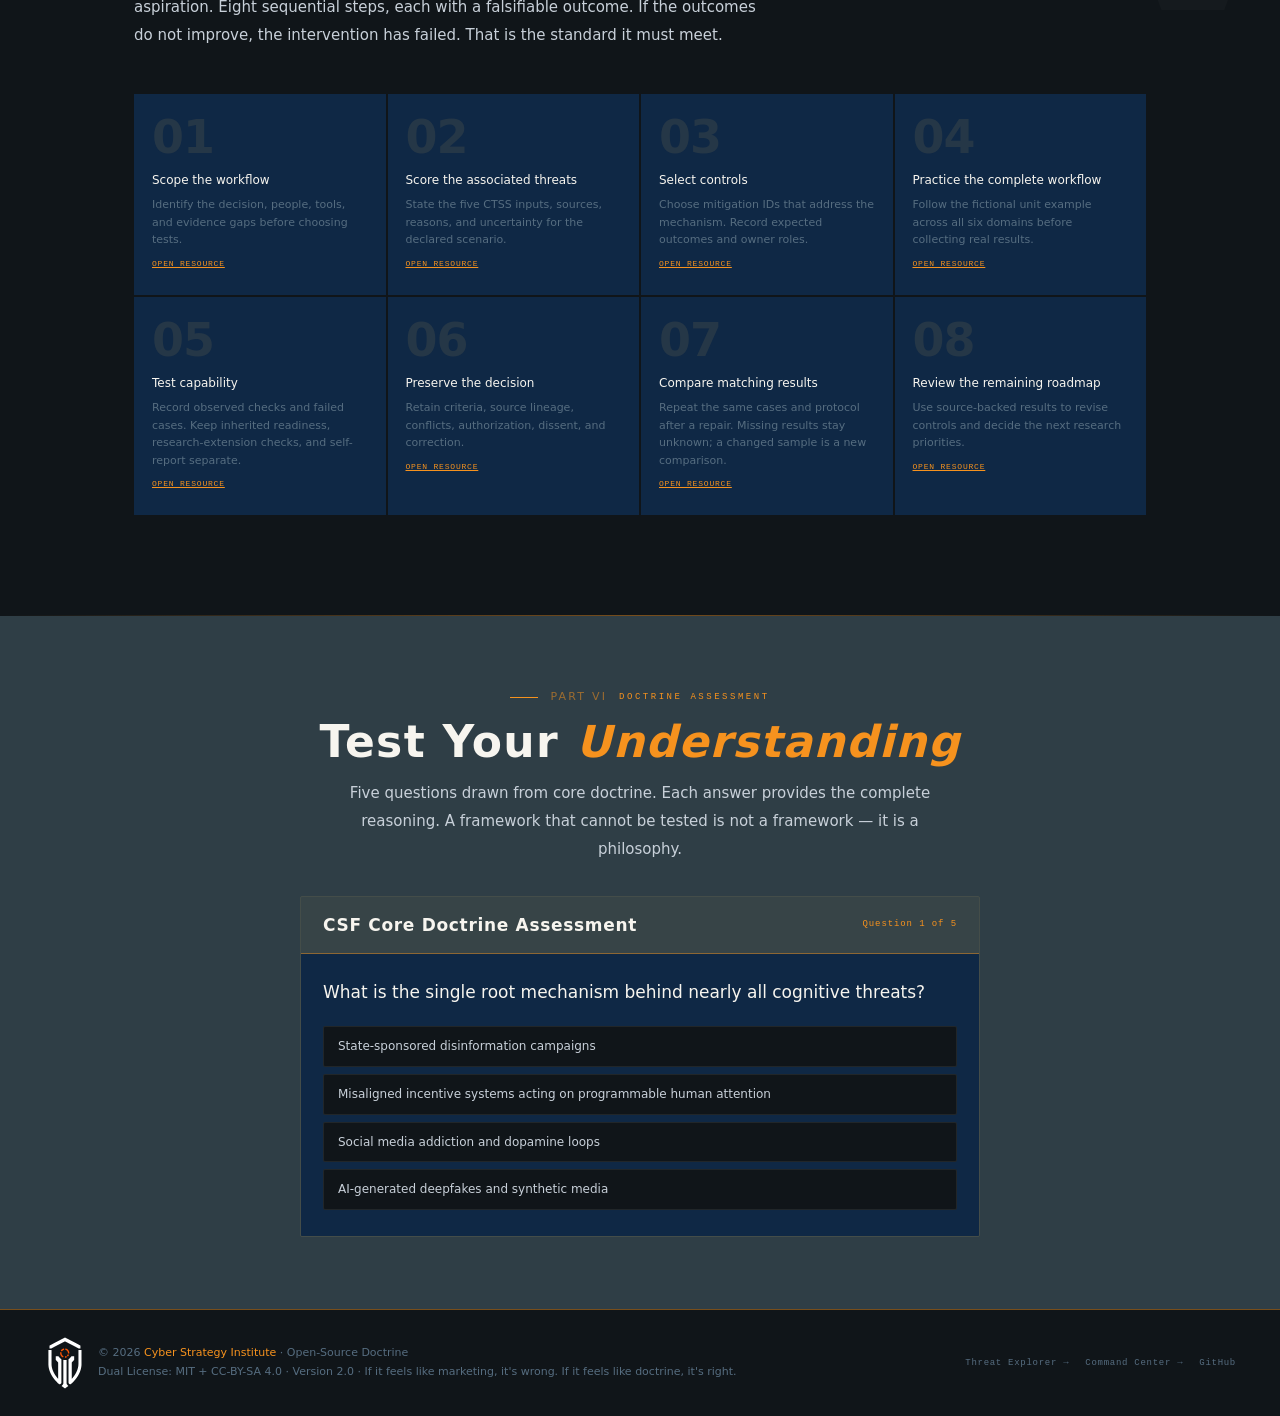
==== commit 72352223: "Integrate research-linked controls and readiness across all six domains" ====
--- a/docs/index.html
+++ b/docs/index.html
@@ -247,9 +247,10 @@
 }
 </style>
 <link rel="stylesheet" href="assets/site.css">
+<script src="assets/practice.js" defer></script>
 </head>
 <body>
-<!-- CSF shared navigation --><nav class="csf-site-nav" aria-label="Main"><strong>CSI / Cognitive Sovereignty</strong><a href="index.html" aria-current="page">Learn</a><a href="research.html">Research and scores</a><a href="csf-explorer.html">Taxonomy</a><a href="csf-command-center.html">Command center</a><a href="guide.html">How to use it</a><a href="https://github.com/CyberStrategyInstitute/cognitive-sovereignty">Repository</a></nav>
+<!-- CSF shared navigation --><nav class="csf-site-nav" aria-label="Main"><a class="csf-brand" href="index.html"><img src="assets/brand/csi-shield-white-orange.svg" width="32" height="48" alt="Cyber Strategy Institute shield"><span>CSI / Cognitive Sovereignty</span></a><a href="index.html" aria-current="page">Learn</a><a href="research.html">Research and scores</a><a href="csf-explorer.html">Taxonomy</a><a href="practice.html">Controls and readiness</a><a href="csf-command-center.html">Command center</a><a href="guide.html">How to use it</a><a href="https://github.com/CyberStrategyInstitute/cognitive-sovereignty">Repository</a></nav>
 <p style="padding:12px;background:#fff4df;color:#231b10;position:relative;z-index:101">Coverage and human protection have not been validated. Reference scores are analyst estimates. <a href="https://github.com/CyberStrategyInstitute/cognitive-sovereignty/blob/main/monitoring/README.md">Measurement method</a>.</p>
 
 <!-- SEAL DEFINITION -->
@@ -290,7 +291,7 @@
 
 <nav>
   <a class="nav-brand" href="#">
-    <svg width="32" height="32" viewBox="0 0 200 200" style="color:var(--gold)"><use href="#cseal"/></svg>
+    <img class="csf-shield" src="assets/brand/csi-shield-white-orange.svg" alt="CSI shield" width="42" height="54">
     <div><div class="nav-brand-name">Cognitive Sovereignty</div><div class="nav-brand-sub">Framework · v2.0 · CSI</div></div>
   </a>
   <div class="nav-links">
@@ -308,7 +309,7 @@
 <section class="hero">
   <div class="hero-seal-wrap">
     <div class="hero-seal-glow"></div>
-    <svg width="130" height="130" viewBox="0 0 200 200" style="color:var(--gold)"><use href="#cseal"/></svg>
+    <img class="csf-shield" src="assets/brand/csi-shield-white-orange.svg" alt="CSI shield" width="42" height="54">
   </div>
   <div class="hero-stamp">Open-Source Doctrine · Cyber Strategy Institute · February 2026</div>
   <h1 class="hero-title">Cognitive<strong>Sovereignty</strong></h1>
@@ -340,7 +341,7 @@
         <div><strong style="color:var(--wm);font-size:11px;font-family:var(--ff-m);letter-spacing:0.12em;text-transform:uppercase">Architect →</strong><br>Structure, systems thinking, long-arc civilizational design.</div>
       </div>
       <div class="doctrine-anchor-seal">
-        <svg width="100" height="100" viewBox="0 0 200 200" style="color:var(--gold)"><use href="#cseal"/></svg>
+        <img class="csf-shield" src="assets/brand/csi-shield-white-orange.svg" alt="CSI shield" width="42" height="54">
       </div>
     </div>
     <div>
@@ -413,7 +414,7 @@
       </div>
       <div class="ldp" id="ldp">
         <div class="ldp-ph">
-          <svg width="68" height="68" viewBox="0 0 200 200" style="color:var(--gold);opacity:0.14"><use href="#cseal"/></svg>
+          <img class="csf-shield" src="assets/brand/csi-shield-white-orange.svg" alt="CSI shield" width="42" height="54">
           <div class="ldp-ph-txt">Select a layer<br>to examine its doctrine</div>
         </div>
       </div>
@@ -438,6 +439,7 @@
 
 <div class="rule"></div>
 
+<!-- CSF practice summary:start --><section class="csf-practice-summary" aria-label="Domain controls and readiness"><h2>From research to tested capability</h2><p>44 inherited controls retained, 20 refined, and 12 added. Readiness is unknown until a scoped assessment supplies results.</p><nav class="jump" aria-label="Practice resources"><a href="practice.html#domains">Six domains</a><a href="practice.html#controls">Control catalog</a><a href="practice.html#resources">Assessment resources</a><a href="practice.html#roadmap">Roadmap status</a></nav><div data-domain-summary></div></section><!-- CSF practice summary:end -->
 <!-- IV. EVOLUTION -->
 <section class="section sp" id="evolution" style="position:relative">
   <div class="ch-bg">IV</div>
@@ -497,7 +499,7 @@
 
 <footer>
   <div class="ft-left">
-    <svg width="32" height="32" viewBox="0 0 200 200" style="color:var(--gold);opacity:0.55"><use href="#cseal"/></svg>
+    <img class="csf-shield" src="assets/brand/csi-shield-white-orange.svg" alt="CSI shield" width="42" height="54">
     <div class="ft-txt">
       <div>© 2026 <a href="https://cyberstrategyinstitute.com">Cyber Strategy Institute</a> · Open-Source Doctrine</div>
       <div>Dual License: MIT + CC-BY-SA 4.0 · Version 2.0 · If it feels like marketing, it's wrong. If it feels like doctrine, it's right.</div>
@@ -571,14 +573,54 @@
   {era:'ai',lbl:'AI Age — Current Doctrine',name:'Retain Humanity While Amplified',caps:'Cognitive sovereignty: independent thought, moral reasoning, and identity coherence within human-AI systems.',q:'"Can the person remain human while integrated with artificial intelligence?"'}
 ];
 const STEPS=[
-  {n:'01',t:'Assess Baseline',d:'Establish current cognitive resilience across all six domains. Identify the lowest-scoring domain — that is your primary vulnerability. Measurement precedes intervention.',r:'/resources/assessment-template.md'},
-  {n:'02',t:'Score the Threats',d:'Apply CTSS scoring to threats relevant to your operational environment. Prioritize Critical (≥80) threats. A framework that cannot prioritize cannot defend.',r:'examples/ctss_calculator.py'},
-  {n:'03',t:'Map Countermeasures',d:'For each high-priority threat, identify mitigations across all six domains. Cross-domain techniques require cross-domain countermeasures. Single-domain responses fail.',r:'taxonomy/manipulation-techniques.md'},
-  {n:'04',t:'Deploy & Train',d:'Implement substrate resilience before active technique defense. Run inoculation training before exposure, not after. The order matters — substrate first.',r:'examples/unit_readiness_assessment.md'},
-  {n:'05',t:'Measure Outcomes',d:'Track the five outcome indicators. If they do not measurably improve, the framework has failed. Measurement is the difference between doctrine and decoration.',r:'Target: 20–40% improvement'},
-  {n:'06',t:'Red-Team & Adapt',d:'The threat taxonomy is a living system. Quarterly red-teaming against new technique variants. The framework that cannot be falsified is not a framework.',r:'.github/ISSUE_TEMPLATE/'},
-  {n:'07',t:'Extend Outward',d:'Apply the framework concentrically: individual → families → unit → organization → community. A framework that only protects military personnel while their families degrade is not resilience — it is isolation.',r:'taxonomy/threat-architecture.md'},
-  {n:'08',t:'Validate Coverage',d:'Periodic coverage check: does the current defense map address 90%+ of identified threat vectors? Below 90% means structural gaps adversaries will exploit. This is an operational requirement, not a goal.',r:'Target: ≥90% coverage'}
+  {
+    "n": "01",
+    "t": "Scope the workflow",
+    "d": "Identify the decision, people, tools, and evidence gaps before choosing tests.",
+    "r": "resources/assessment-template.md"
+  },
+  {
+    "n": "02",
+    "t": "Score the associated threats",
+    "d": "State the five CTSS inputs, sources, reasons, and uncertainty for the declared scenario.",
+    "r": "resources/ctss-calculator.md"
+  },
+  {
+    "n": "03",
+    "t": "Select controls",
+    "d": "Choose mitigation IDs that address the mechanism. Record expected outcomes and owner roles.",
+    "r": "resources/mitigation-catalog.md"
+  },
+  {
+    "n": "04",
+    "t": "Practice the complete workflow",
+    "d": "Follow the fictional unit example across all six domains before collecting real results.",
+    "r": "examples/unit_readiness_assessment.md"
+  },
+  {
+    "n": "05",
+    "t": "Test capability",
+    "d": "Record observed checks and failed cases. Keep inherited readiness, research-extension checks, and self-report separate.",
+    "r": "resources/readiness-worksheet.md"
+  },
+  {
+    "n": "06",
+    "t": "Preserve the decision",
+    "d": "Retain criteria, source lineage, conflicts, authorization, dissent, and correction.",
+    "r": "resources/decision-record.md"
+  },
+  {
+    "n": "07",
+    "t": "Compare matching results",
+    "d": "Repeat the same cases and protocol after a repair. Missing results stay unknown; a changed sample is a new comparison.",
+    "r": "monitoring/README.md"
+  },
+  {
+    "n": "08",
+    "t": "Review the remaining roadmap",
+    "d": "Use source-backed results to revise controls and decide the next research priorities.",
+    "r": "EVOLUTION.md"
+  }
 ];
 const QUIZ=[
   {q:'What is the single root mechanism behind nearly all cognitive threats?',opts:['State-sponsored disinformation campaigns','Misaligned incentive systems acting on programmable human attention','Social media addiction and dopamine loops','AI-generated deepfakes and synthetic media'],correct:1,fb:'Correct. The battlefield is not information — it is the control of feedback loops that shape perception, belief, identity, and behavior. Misaligned incentive systems produce cognitive harm automatically, without requiring a deliberate adversary. Defending against information attacks misses the structural nature of the problem.'},
@@ -607,7 +649,7 @@
       el.classList.add('open');
       ldp.innerHTML=`<div style="font-family:var(--ff-m);font-size:8px;letter-spacing:0.2em;text-transform:uppercase;color:var(--gold);margin-bottom:7px">${l.badge}</div><div style="font-family:var(--ff-d);font-weight:700;font-size:20px;letter-spacing:0.03em;color:var(--white);margin-bottom:11px">${l.name}</div><div style="font-size:11px;color:var(--wm);line-height:1.7;margin-bottom:12px">${l.desc}</div><div style="padding:8px 12px;background:var(--gg);border-left:2px solid var(--gold);margin-bottom:11px;font-family:var(--ff-m);font-size:9px;color:var(--wll)">${l.q}</div><div style="font-size:11px;color:var(--gold);line-height:1.65;font-style:italic">${l.why}</div>`;
     } else {
-      ldp.innerHTML=`<div class="ldp-ph"><svg width="68" height="68" viewBox="0 0 200 200" style="color:var(--gold);opacity:0.14"><use href="#cseal"/></svg><div class="ldp-ph-txt">Select a layer<br>to examine its doctrine</div></div>`;
+      ldp.innerHTML=`<div class="ldp-ph"><img class="csf-shield" src="assets/brand/csi-shield-white-orange.svg" alt="CSI shield" width="42" height="54"><div class="ldp-ph-txt">Select a layer<br>to examine its doctrine</div></div>`;
     }
   });
   ls.appendChild(el);
@@ -617,7 +659,7 @@
 const dg=document.getElementById('dgrid');
 DOMAINS.forEach(d=>{
   const el=document.createElement('div');el.className=`dcard${d.isNew?' is-new':''}`;
-  el.innerHTML=`<div class="dtop"><div class="dnrow"><div class="dnum">${d.n}</div>${d.isNew?'<span class="dnew-tag">★ NEW</span>':''}</div><div class="dtitle">${d.name}</div><div class="ddef">${d.def}</div></div><div class="dgline"></div><div class="dexpand"><div class="dexp-in"><div style="font-family:var(--ff-m);font-size:8px;letter-spacing:0.15em;text-transform:uppercase;color:var(--gold);margin-bottom:7px">Primary Threats</div>${d.threats.map(t=>`<div class="dthr"><span class="dthr-id">${t[0]}</span><span>${t[1]}</span></div>`).join('')}<div style="font-family:var(--ff-m);font-size:8px;letter-spacing:0.15em;text-transform:uppercase;color:var(--gold);margin-top:12px;margin-bottom:4px">Key Protections</div><div style="color:var(--wll)">${d.protect}</div>${d.newNote?`<div class="dnew-note">${d.newNote}</div>`:''}</div></div>`;
+  el.innerHTML=`<div class="dtop"><div class="dnrow"><div class="dnum">${d.n}</div>${d.isNew?'<span class="dnew-tag">★ NEW</span>':''}</div><div class="dtitle">${d.name}</div><div class="ddef">${d.def}</div></div><div class="dgline"></div><div class="dexpand"><div class="dexp-in"><p><a href="practice.html?domain=D${Number(d.n)}#controls">Open research-linked controls and readiness checks</a></p><div style="font-family:var(--ff-m);font-size:8px;letter-spacing:0.15em;text-transform:uppercase;color:var(--gold);margin-bottom:7px">Primary Threats</div>${d.threats.map(t=>`<div class="dthr"><span class="dthr-id">${t[0]}</span><span>${t[1]}</span></div>`).join('')}<div style="font-family:var(--ff-m);font-size:8px;letter-spacing:0.15em;text-transform:uppercase;color:var(--gold);margin-top:12px;margin-bottom:4px">Key Protections</div><div style="color:var(--wll)">${d.protect}</div>${d.newNote?`<div class="dnew-note">${d.newNote}</div>`:''}</div></div>`;
   el.addEventListener('click',()=>{const a=el.classList.contains('active');document.querySelectorAll('.dcard.active').forEach(x=>x.classList.remove('active'));if(!a)el.classList.add('active');});
   dg.appendChild(el);
 });
@@ -634,7 +676,7 @@
 const ug=document.getElementById('ugrid');
 STEPS.forEach(s=>{
   const el=document.createElement('div');el.className='ucard';
-  el.innerHTML=`<div class="unum">${s.n}</div><div class="utitle">${s.t}</div><div class="udesc">${s.d}</div><div class="uref">${s.r}</div>`;
+  el.innerHTML=`<div class="unum">${s.n}</div><div class="utitle">${s.t}</div><div class="udesc">${s.d}</div><a class="uref" href="https://github.com/CyberStrategyInstitute/cognitive-sovereignty/blob/main/${s.r}">Open resource</a>`;
   ug.appendChild(el);
 });
 
--- a/docs/assets/site.css
+++ b/docs/assets/site.css
@@ -343,3 +343,159 @@
     transition: none !important;
   }
 }
+
+/* Shared navigation and practice panels also appear on the legacy pages. */
+.csf-site-nav {
+  height: auto;
+  min-height: 76px;
+  justify-content: flex-start;
+}
+.csf-site-nav .csf-brand {
+  display: flex;
+  align-items: center;
+  gap: 12px;
+  margin-right: auto;
+  white-space: normal;
+}
+.csf-brand img,
+.csf-shield {
+  object-fit: contain;
+  flex-shrink: 0;
+}
+.csf-practice-summary {
+  position: relative;
+  z-index: 1;
+  max-width: 1440px;
+  margin: 24px auto;
+  padding: 24px clamp(16px, 4vw, 48px);
+  background: var(--csf-panel);
+  color: var(--csf-text);
+  border: 1px solid var(--csf-line);
+  border-radius: 12px;
+  text-align: left;
+  font:
+    15px/1.6 system-ui,
+    sans-serif;
+}
+.csf-practice-summary h2 {
+  font:
+    700 24px/1.3 system-ui,
+    sans-serif;
+  margin: 0 0 12px;
+}
+.csf-practice-summary h3 {
+  font:
+    700 17px/1.4 system-ui,
+    sans-serif;
+}
+.csf-practice-summary p {
+  margin: 8px 0;
+}
+.csf-practice-summary a,
+.csf-related-controls a {
+  color: var(--csf-orange);
+}
+.csf-practice-summary .jump {
+  position: static;
+  height: auto;
+  min-height: 0;
+  display: flex;
+  gap: 16px;
+  flex-wrap: wrap;
+  padding: 0;
+  background: none;
+  justify-content: flex-start;
+  backdrop-filter: none;
+}
+.csf-domain-cards {
+  display: grid;
+  grid-template-columns: repeat(3, minmax(0, 1fr));
+  gap: 16px;
+  margin: 20px 0;
+}
+.csf-domain-cards .card {
+  padding: 16px;
+  border: 1px solid var(--csf-line);
+  border-radius: 10px;
+  background: var(--csf-bg);
+  min-width: 0;
+}
+.csf-domain-cards .muted {
+  color: var(--csf-muted);
+}
+.csf-related-controls {
+  grid-column: 1/-1;
+  border-top: 1px solid var(--csf-line);
+  padding: 16px;
+  font:
+    14px/1.6 system-ui,
+    sans-serif;
+}
+body > nav:not(.csf-site-nav) {
+  position: relative;
+  min-height: 54px;
+  height: auto;
+  flex-wrap: wrap;
+  padding: 12px 24px;
+  gap: 12px;
+}
+.layout {
+  height: auto !important;
+  min-height: 80vh;
+  padding-top: 0 !important;
+}
+.layout > .main {
+  overflow: visible;
+  min-width: 0;
+}
+.layout > .sidebar {
+  position: sticky;
+  top: 0;
+  align-self: flex-start;
+  max-height: 100vh;
+}
+.explorer-filters {
+  display: flex;
+  gap: 16px;
+  flex-wrap: wrap;
+  margin: 20px 0;
+}
+.explorer-filters label {
+  display: flex;
+  flex-direction: column;
+  gap: 6px;
+  font:
+    14px system-ui,
+    sans-serif;
+}
+.explorer-filters input,
+.explorer-filters select {
+  background: var(--csf-panel);
+  color: var(--csf-text);
+  border: 1px solid var(--csf-line);
+  padding: 10px;
+  font: inherit;
+  min-width: 180px;
+}
+@media (max-width: 800px) {
+  .csf-domain-cards {
+    grid-template-columns: repeat(2, minmax(0, 1fr));
+  }
+  .csf-site-nav {
+    gap: 12px;
+  }
+  .csf-site-nav .csf-brand {
+    flex-basis: 100%;
+  }
+}
+@media (max-width: 520px) {
+  .csf-domain-cards {
+    grid-template-columns: 1fr;
+  }
+  .csf-practice-summary {
+    margin: 12px;
+  }
+  .csf-site-nav a {
+    font-size: 14px;
+  }
+}
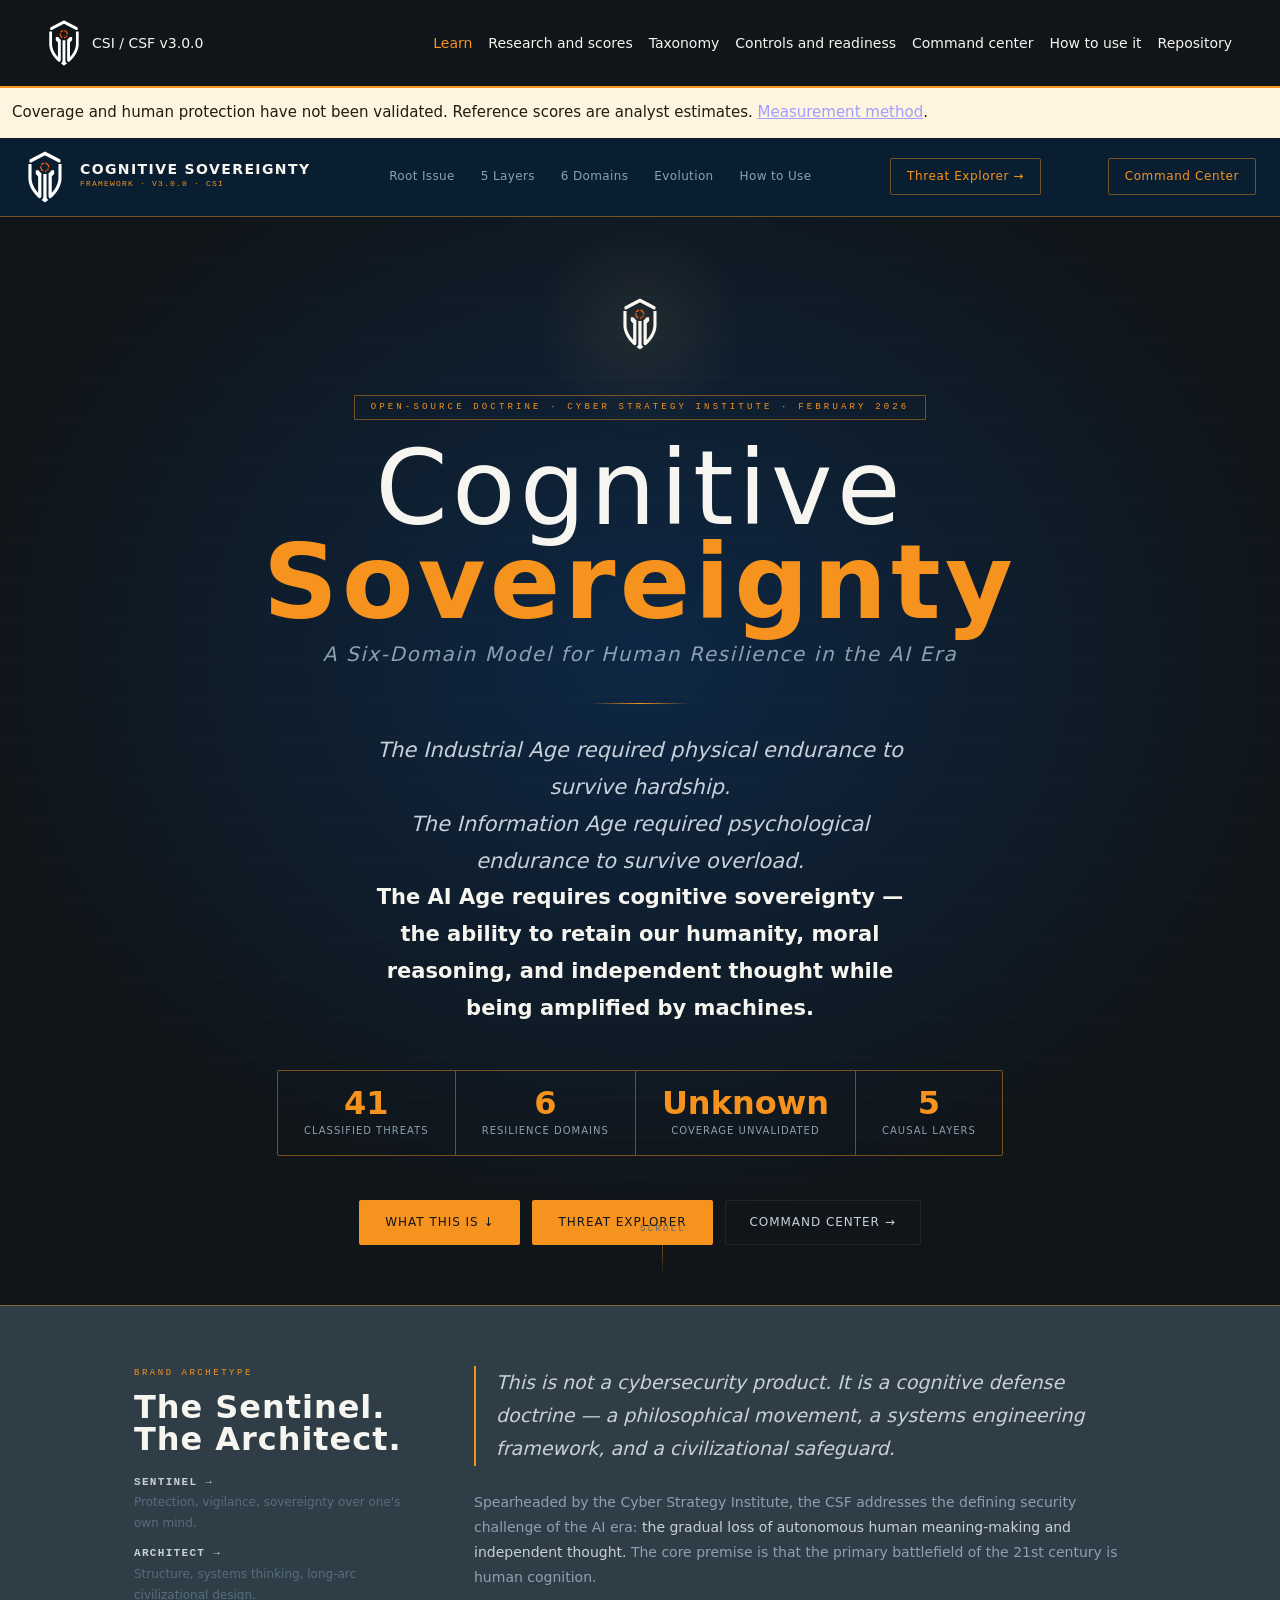
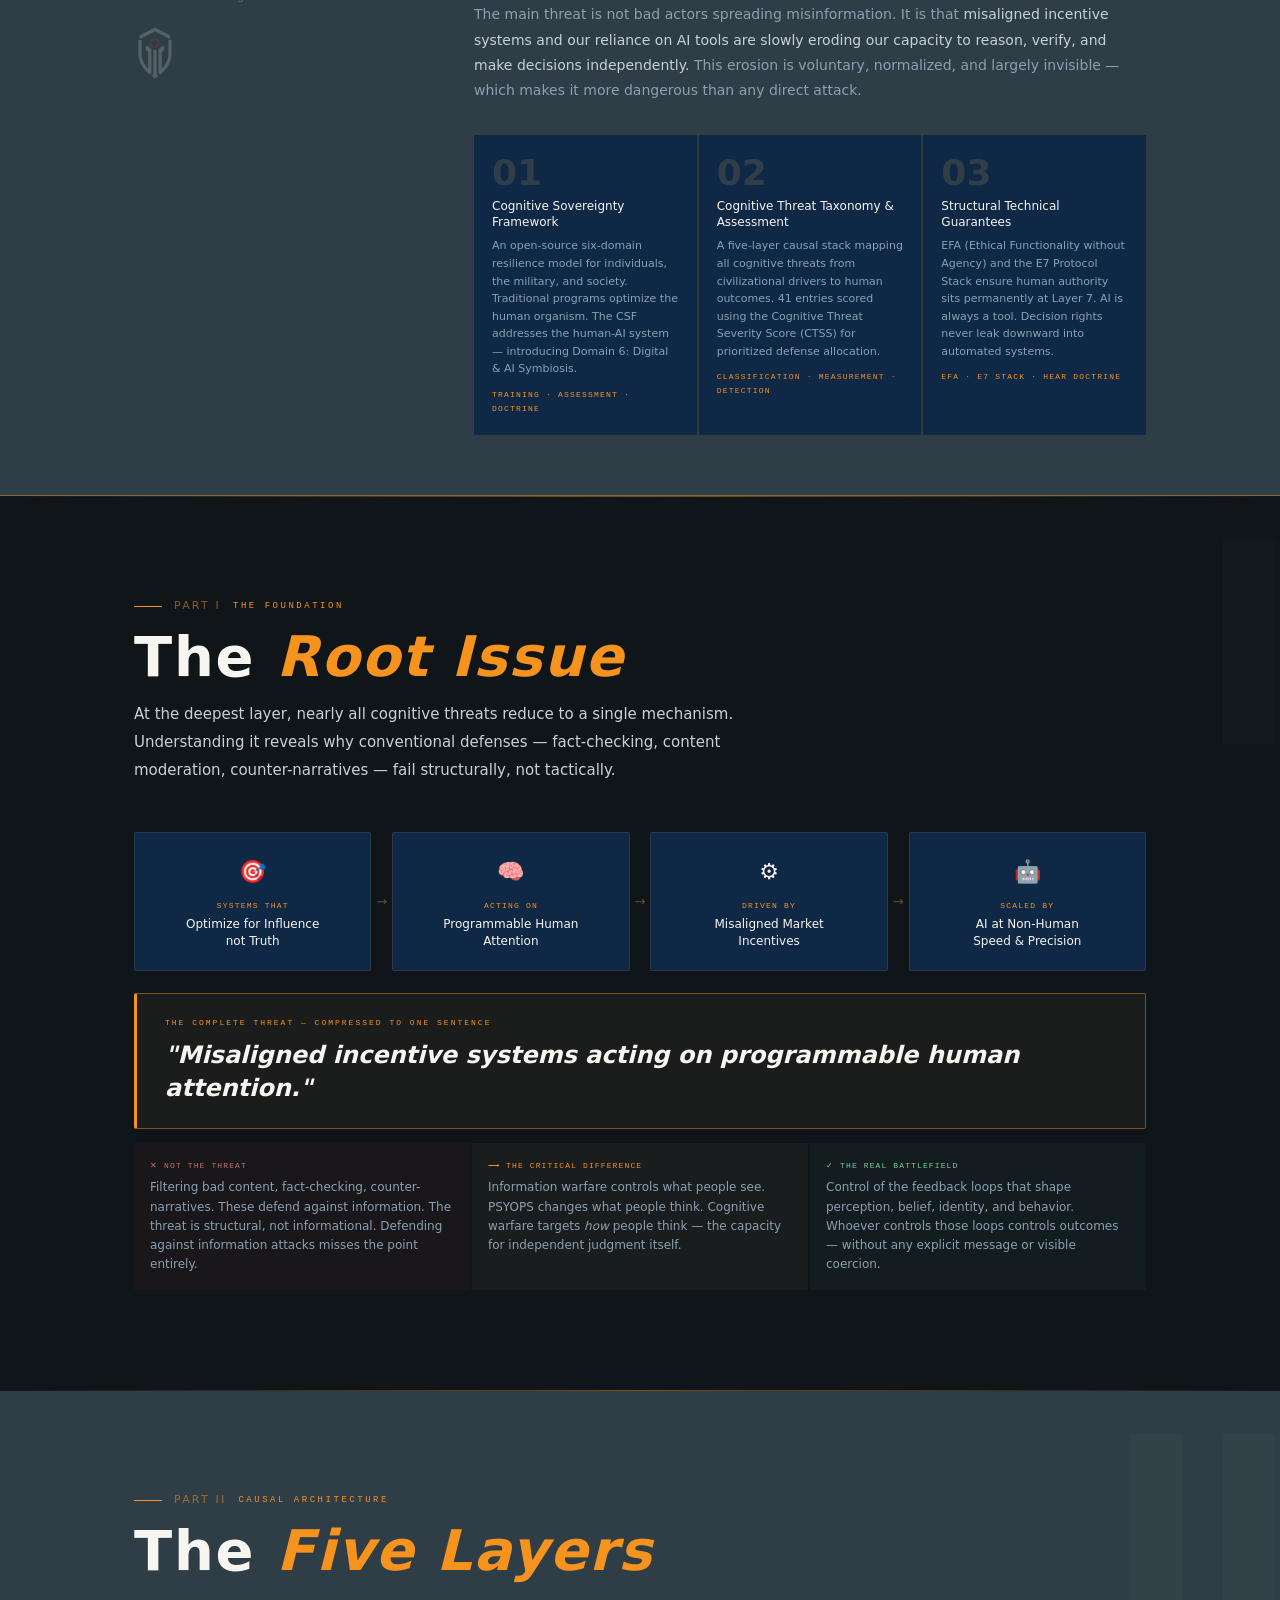
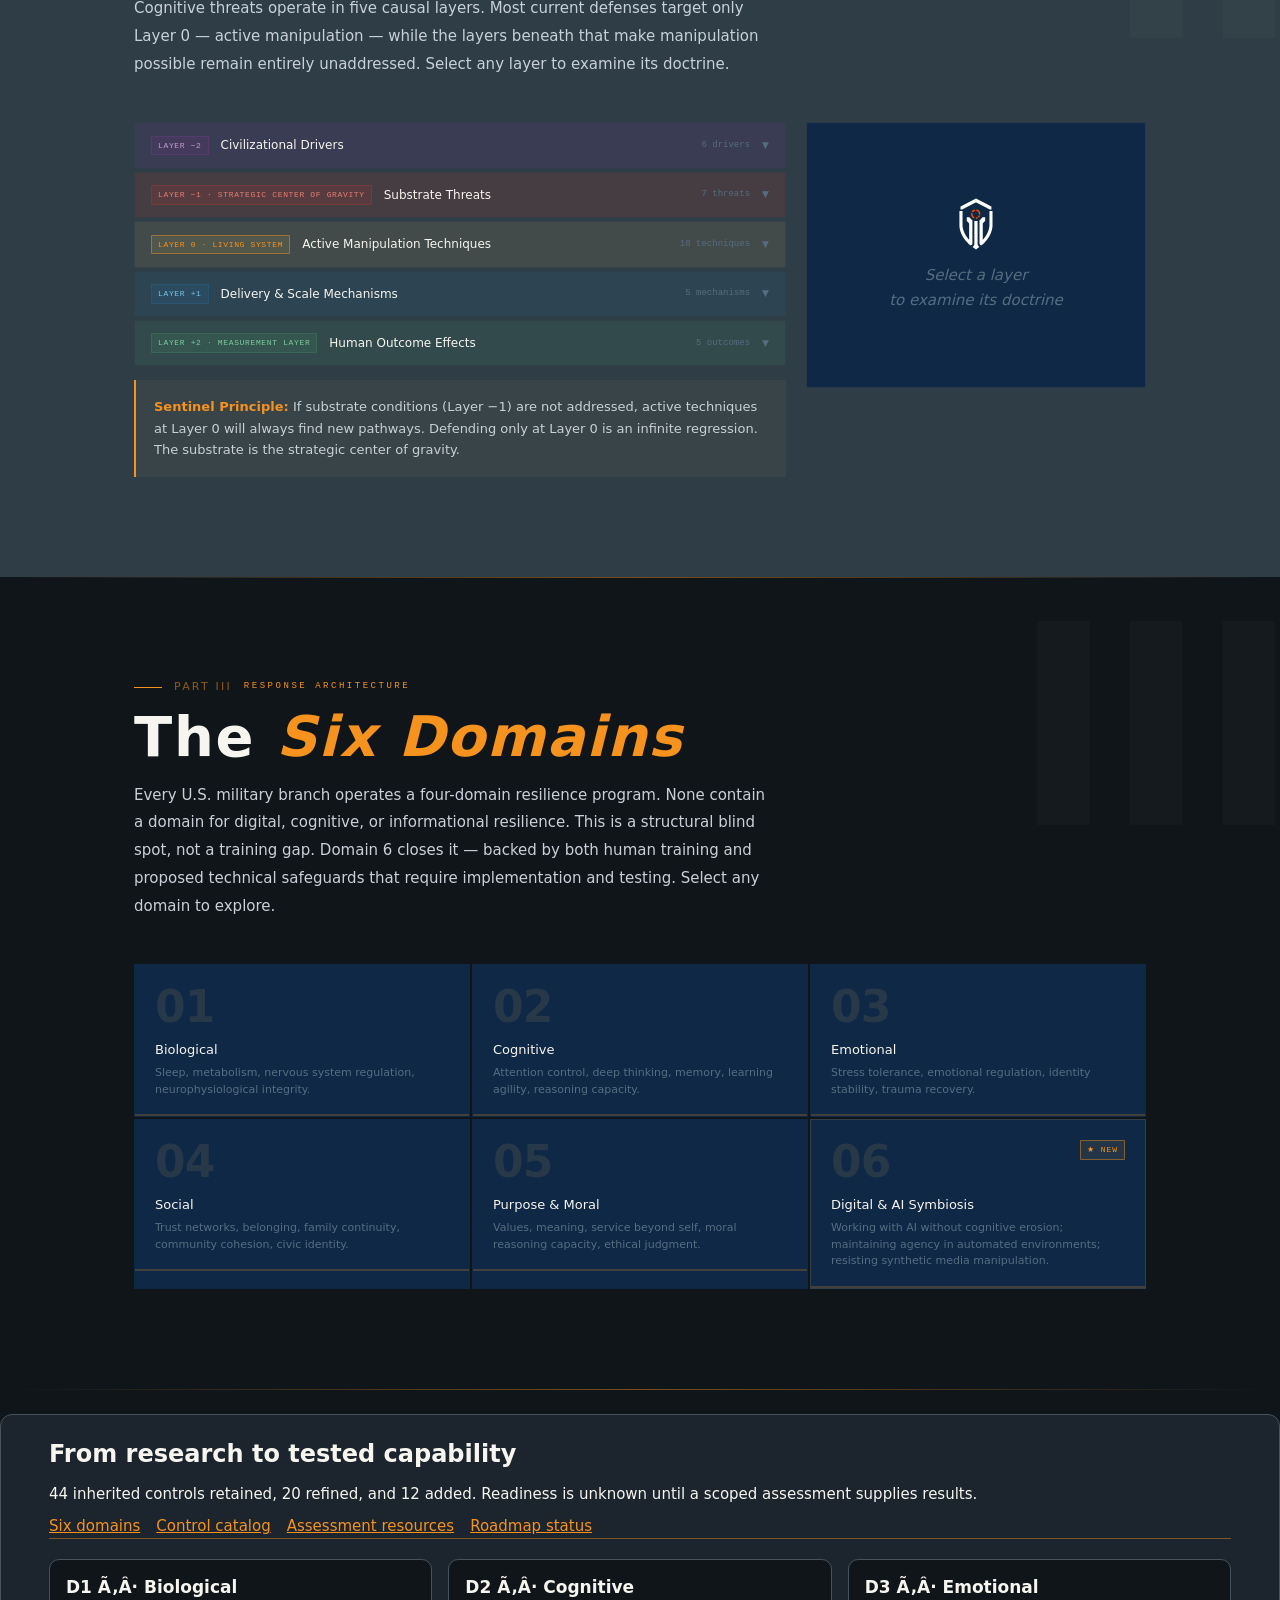
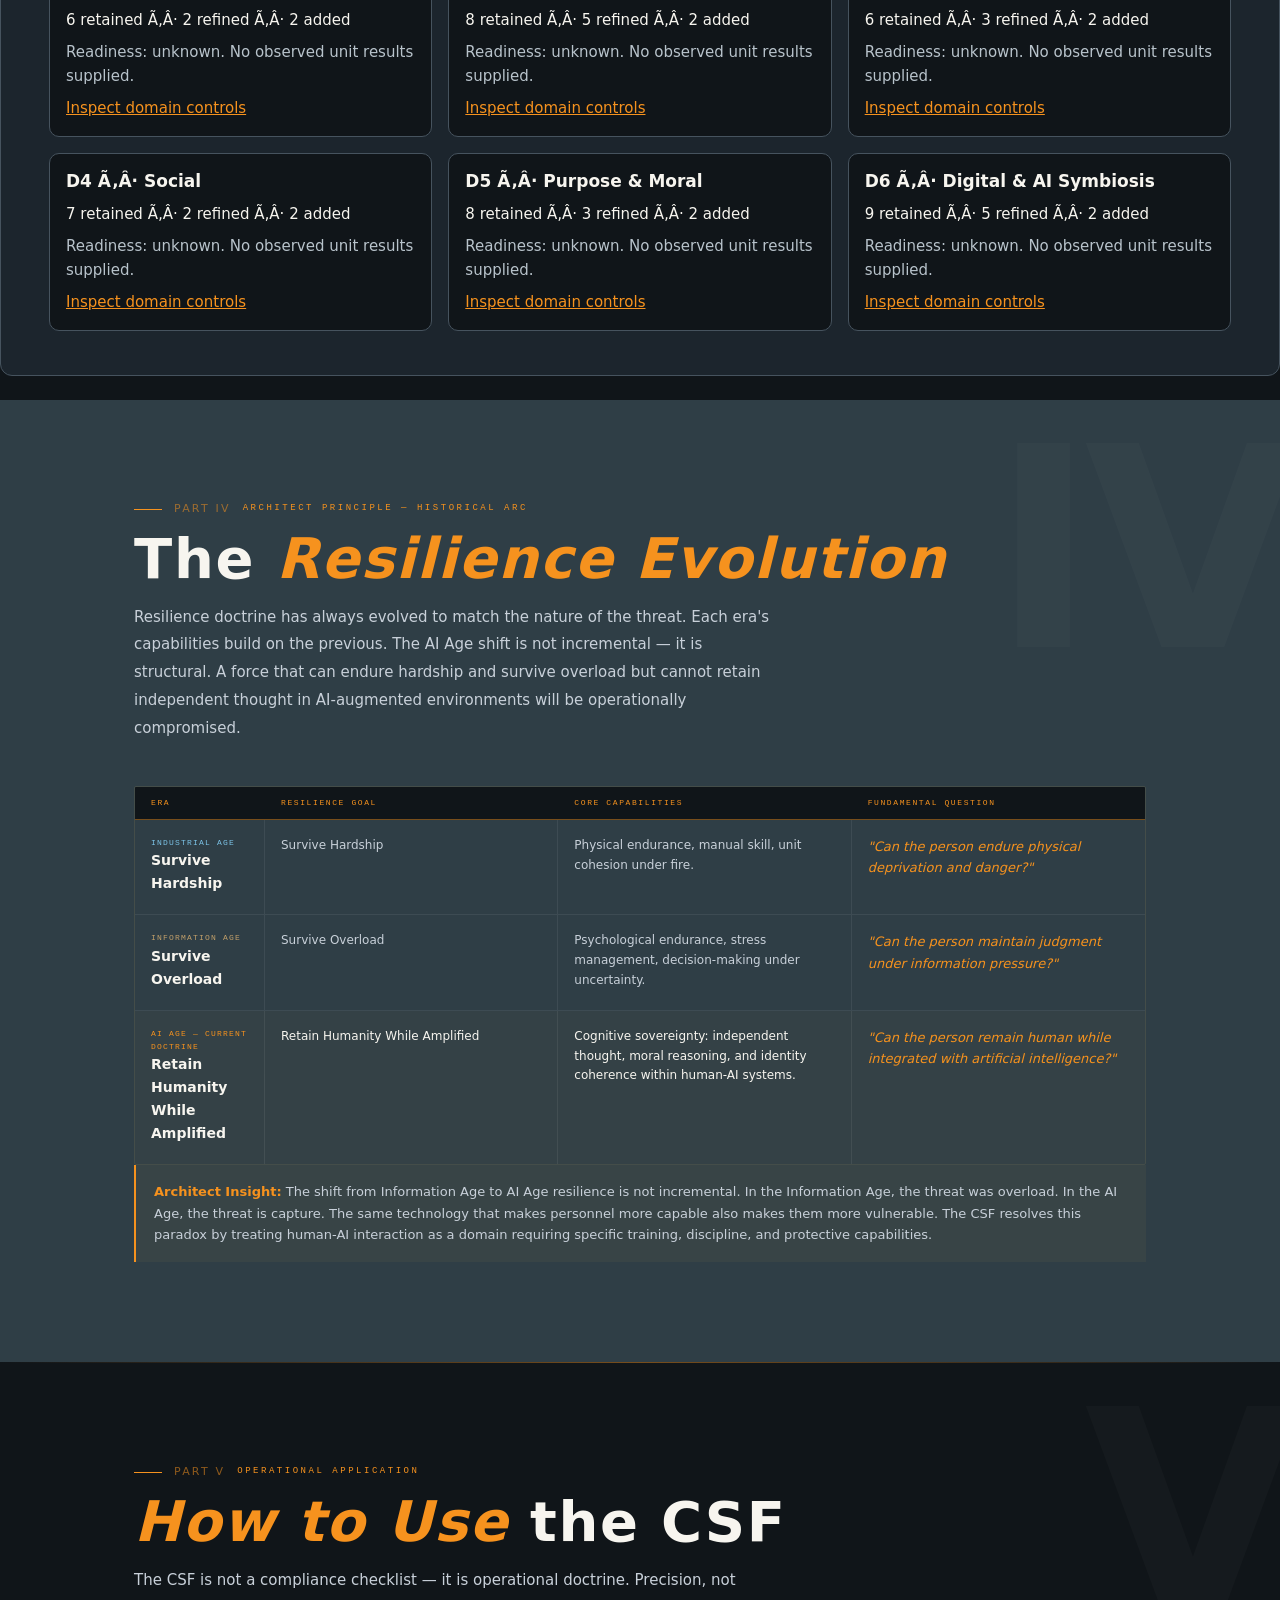
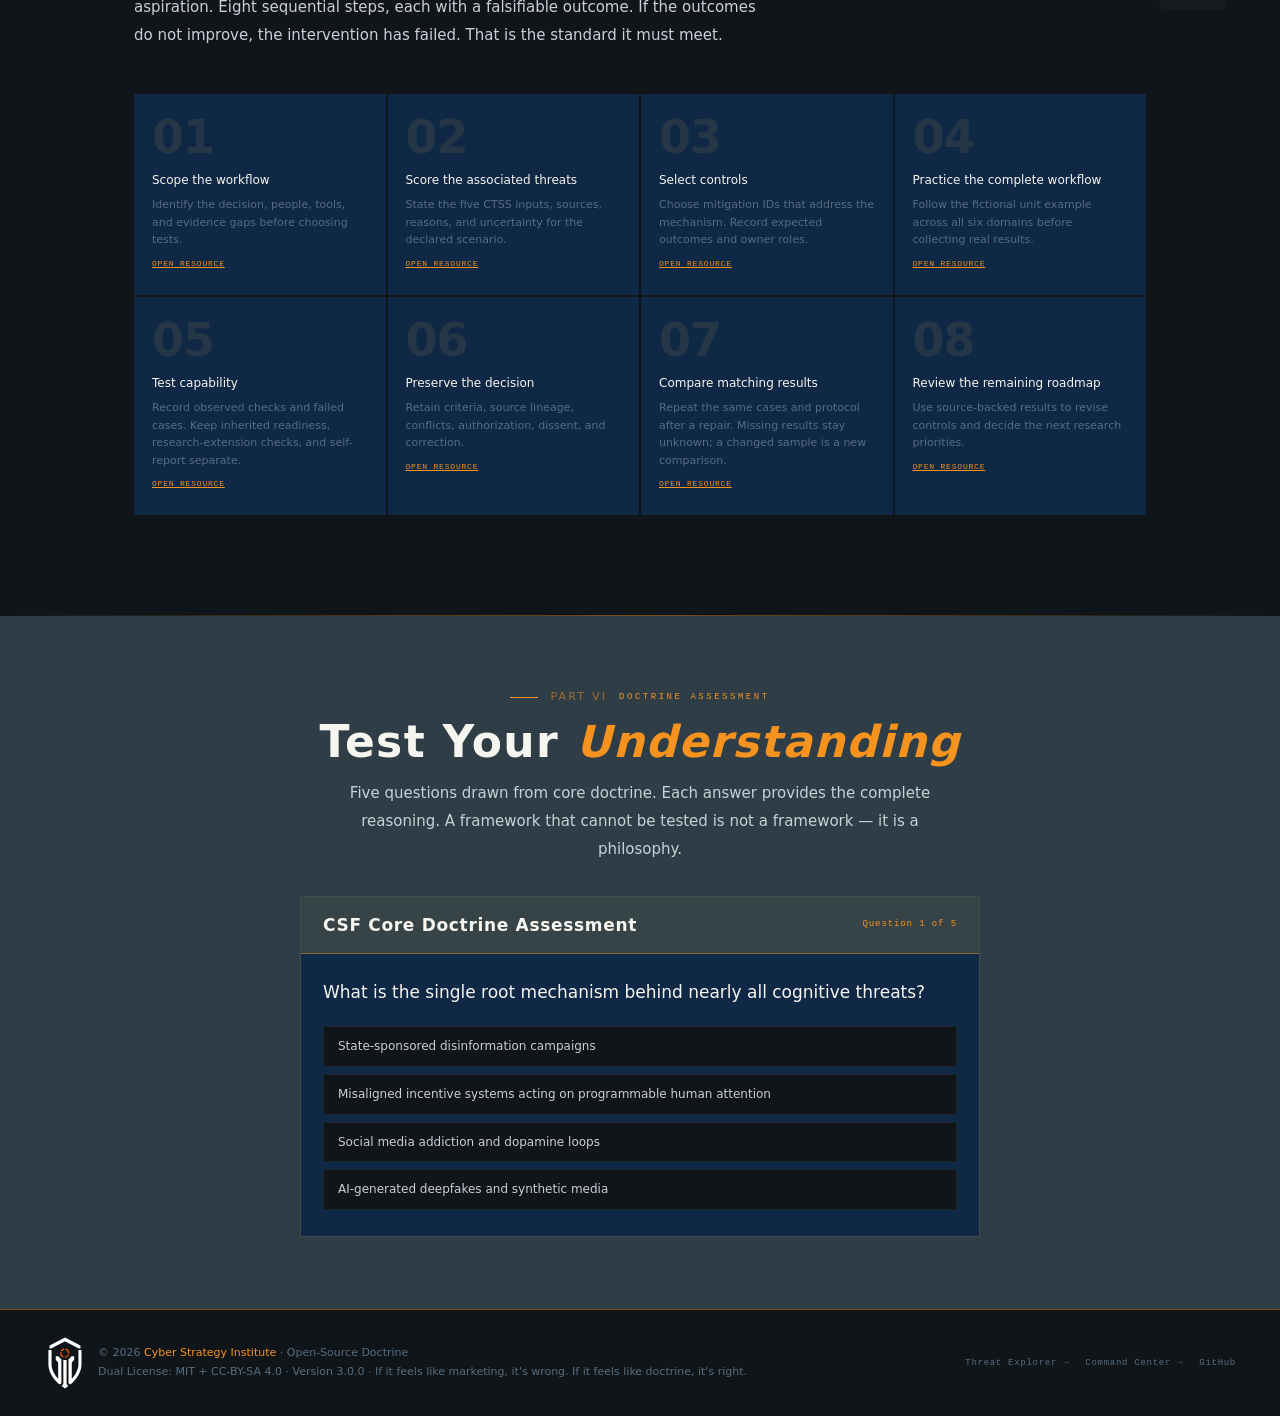
==== commit 40390dd4: "Designate CSF 3.0.0 and synchronize framework versions across the site" ====
--- a/docs/index.html
+++ b/docs/index.html
@@ -3,7 +3,7 @@
 <head>
 <meta charset="UTF-8">
 <meta name="viewport" content="width=device-width, initial-scale=1.0">
-<title>Cognitive Sovereignty Framework — Learning Hub</title>
+<title>Cognitive Sovereignty Framework — Learning Hub | CSF v3.0.0</title>
 <link rel="preconnect" href="https://fonts.googleapis.com">
 <link href="https://fonts.googleapis.com/css2?family=Cormorant+Garamond:ital,wght@0,300;0,400;0,600;0,700;1,300;1,400;1,600&family=DM+Sans:ital,opsz,wght@0,9..40,300;0,9..40,400;0,9..40,500;1,9..40,300&family=JetBrains+Mono:wght@400;500&display=swap" rel="stylesheet">
 <style>
@@ -248,9 +248,10 @@
 </style>
 <link rel="stylesheet" href="assets/site.css">
 <script src="assets/practice.js" defer></script>
+<meta name="csf-version" content="3.0.0">
 </head>
 <body>
-<!-- CSF shared navigation --><nav class="csf-site-nav" aria-label="Main"><a class="csf-brand" href="index.html"><img src="assets/brand/csi-shield-white-orange.svg" width="32" height="48" alt="Cyber Strategy Institute shield"><span>CSI / Cognitive Sovereignty</span></a><a href="index.html" aria-current="page">Learn</a><a href="research.html">Research and scores</a><a href="csf-explorer.html">Taxonomy</a><a href="practice.html">Controls and readiness</a><a href="csf-command-center.html">Command center</a><a href="guide.html">How to use it</a><a href="https://github.com/CyberStrategyInstitute/cognitive-sovereignty">Repository</a></nav>
+<!-- CSF shared navigation --><nav class="csf-site-nav" aria-label="Main"><a class="csf-brand" href="index.html"><img src="assets/brand/csi-shield-white-orange.svg" width="32" height="48" alt="Cyber Strategy Institute shield"><span>CSI / CSF v3.0.0</span></a><a href="index.html" aria-current="page">Learn</a><a href="research.html">Research and scores</a><a href="csf-explorer.html">Taxonomy</a><a href="practice.html">Controls and readiness</a><a href="csf-command-center.html">Command center</a><a href="guide.html">How to use it</a><a href="https://github.com/CyberStrategyInstitute/cognitive-sovereignty">Repository</a></nav>
 <p style="padding:12px;background:#fff4df;color:#231b10;position:relative;z-index:101">Coverage and human protection have not been validated. Reference scores are analyst estimates. <a href="https://github.com/CyberStrategyInstitute/cognitive-sovereignty/blob/main/monitoring/README.md">Measurement method</a>.</p>
 
 <!-- SEAL DEFINITION -->
@@ -292,7 +293,7 @@
 <nav>
   <a class="nav-brand" href="#">
     <img class="csf-shield" src="assets/brand/csi-shield-white-orange.svg" alt="CSI shield" width="42" height="54">
-    <div><div class="nav-brand-name">Cognitive Sovereignty</div><div class="nav-brand-sub">Framework · v2.0 · CSI</div></div>
+    <div><div class="nav-brand-name">Cognitive Sovereignty</div><div class="nav-brand-sub">Framework · v3.0.0 · CSI</div></div>
   </a>
   <div class="nav-links">
     <a class="nav-link active" href="#root-issue">Root Issue</a>
@@ -502,7 +503,7 @@
     <img class="csf-shield" src="assets/brand/csi-shield-white-orange.svg" alt="CSI shield" width="42" height="54">
     <div class="ft-txt">
       <div>© 2026 <a href="https://cyberstrategyinstitute.com">Cyber Strategy Institute</a> · Open-Source Doctrine</div>
-      <div>Dual License: MIT + CC-BY-SA 4.0 · Version 2.0 · If it feels like marketing, it's wrong. If it feels like doctrine, it's right.</div>
+      <div>Dual License: MIT + CC-BY-SA 4.0 · Version 3.0.0 · If it feels like marketing, it's wrong. If it feels like doctrine, it's right.</div>
     </div>
   </div>
   <div class="ft-links">
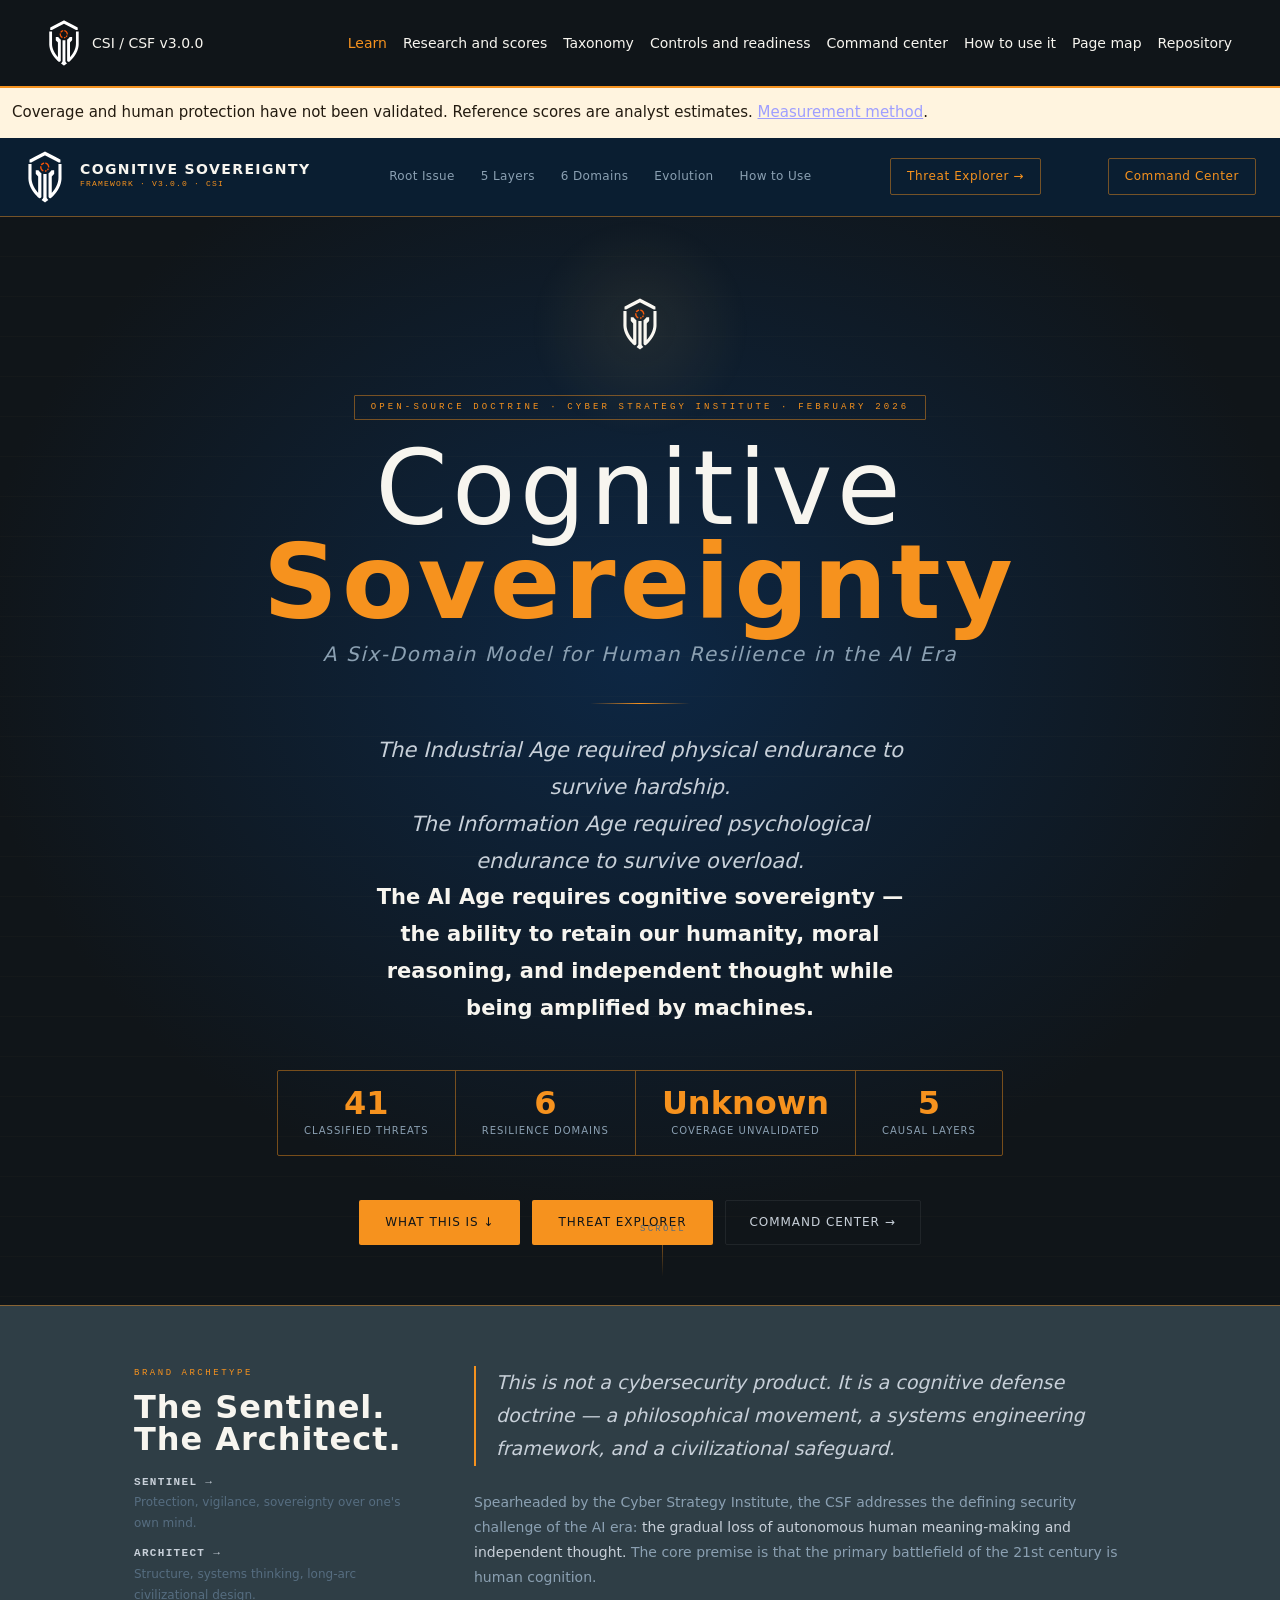
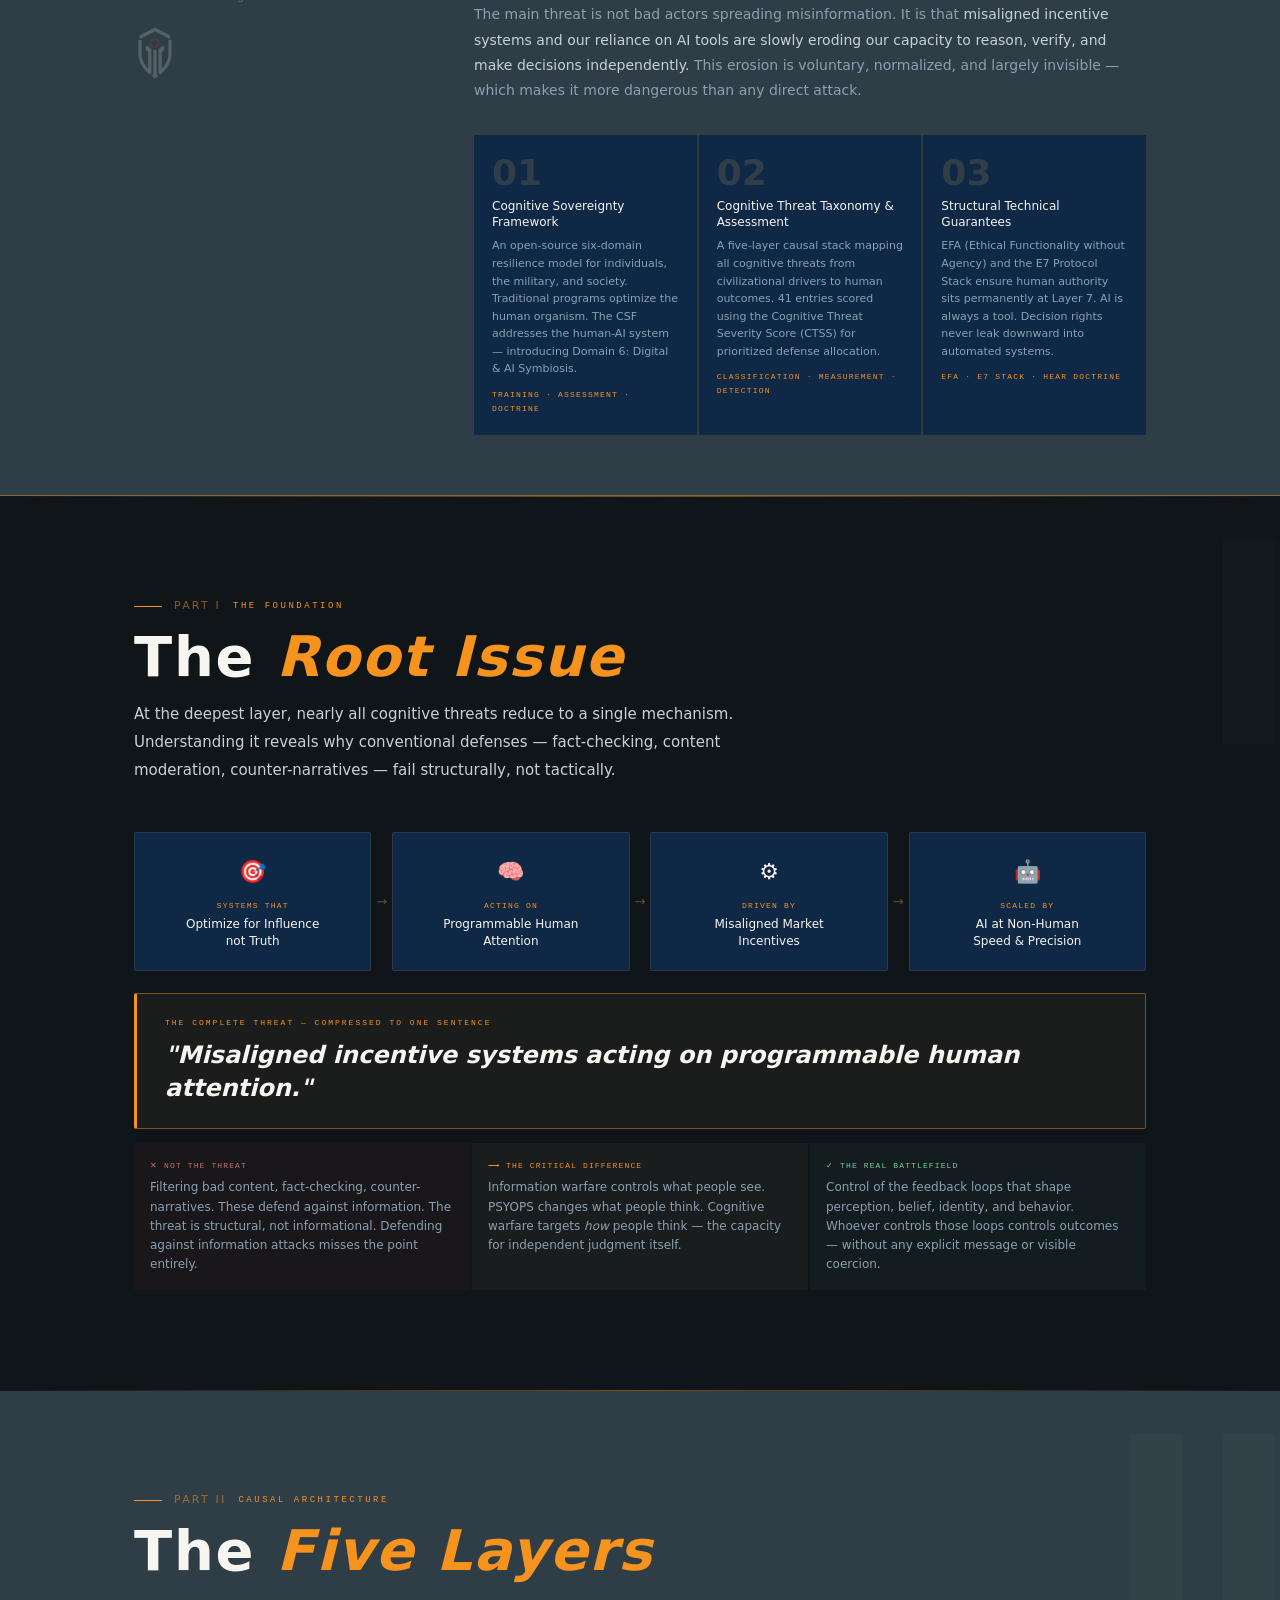
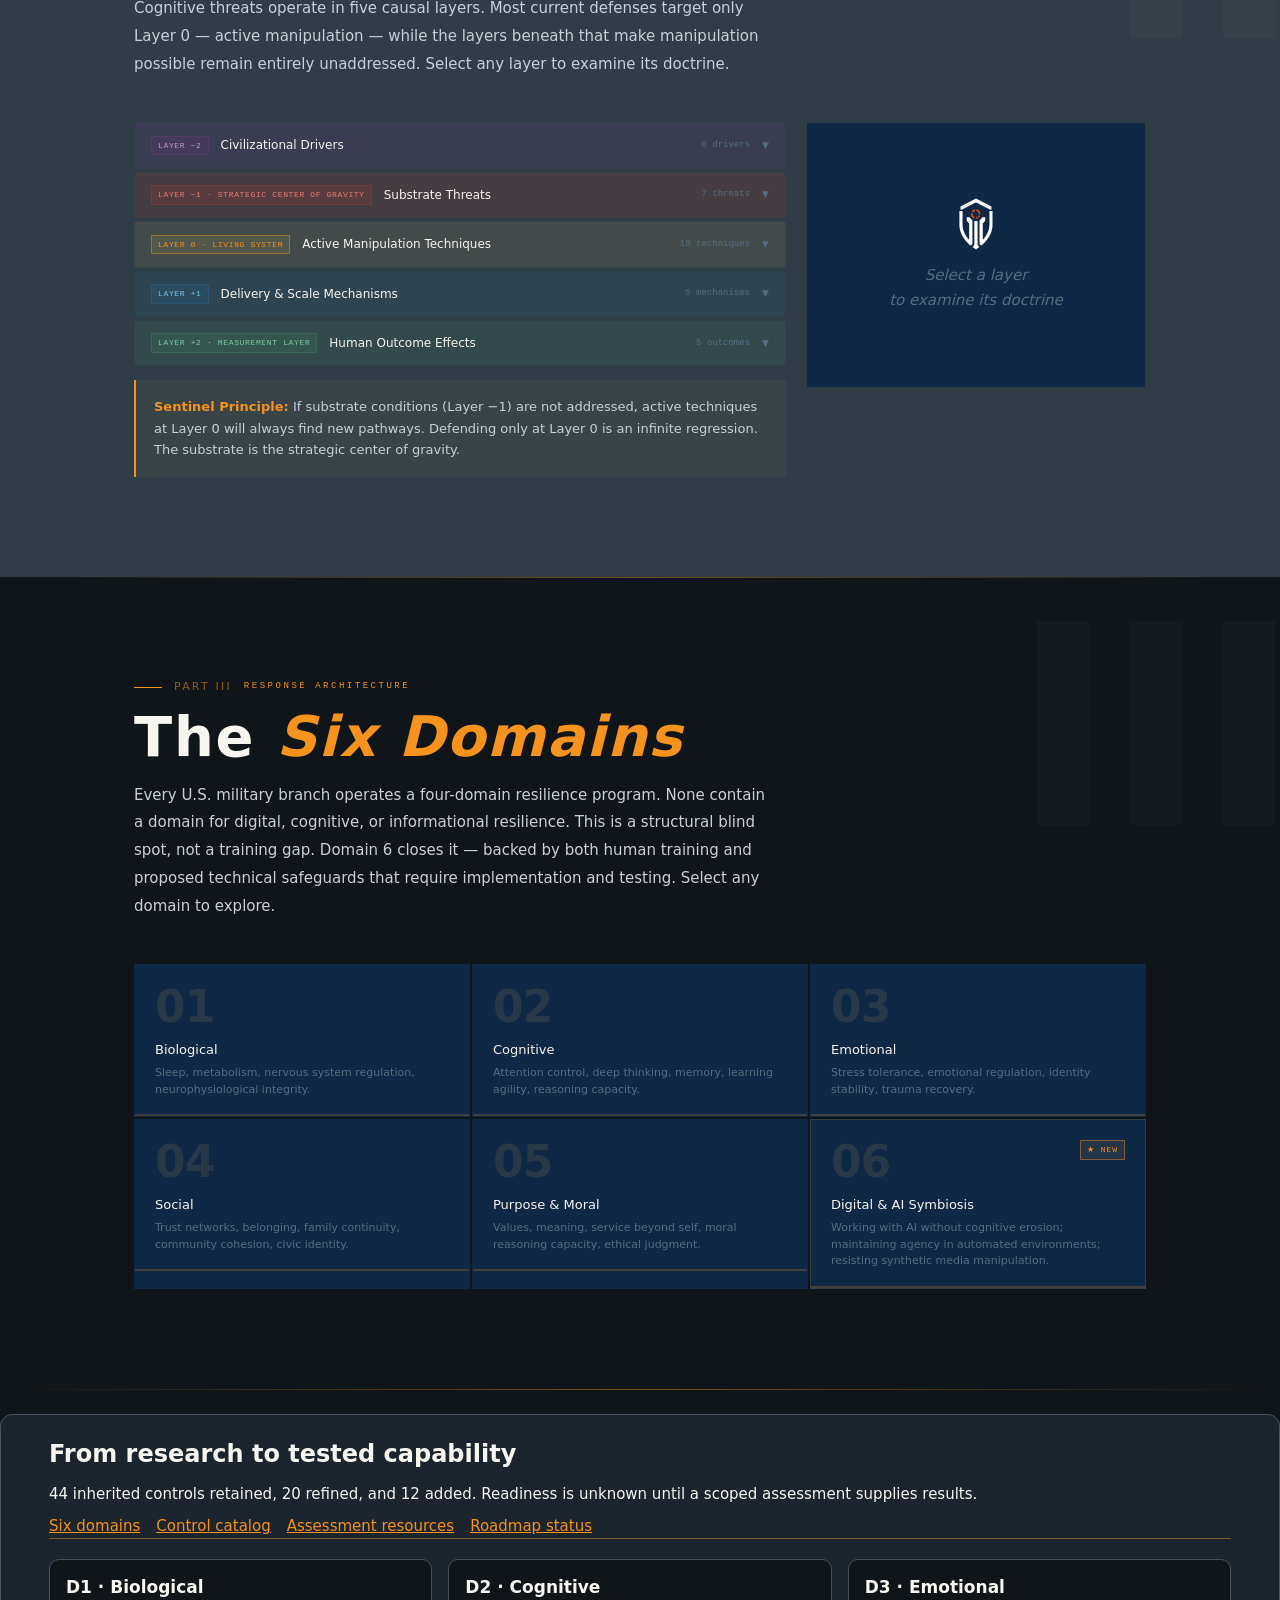
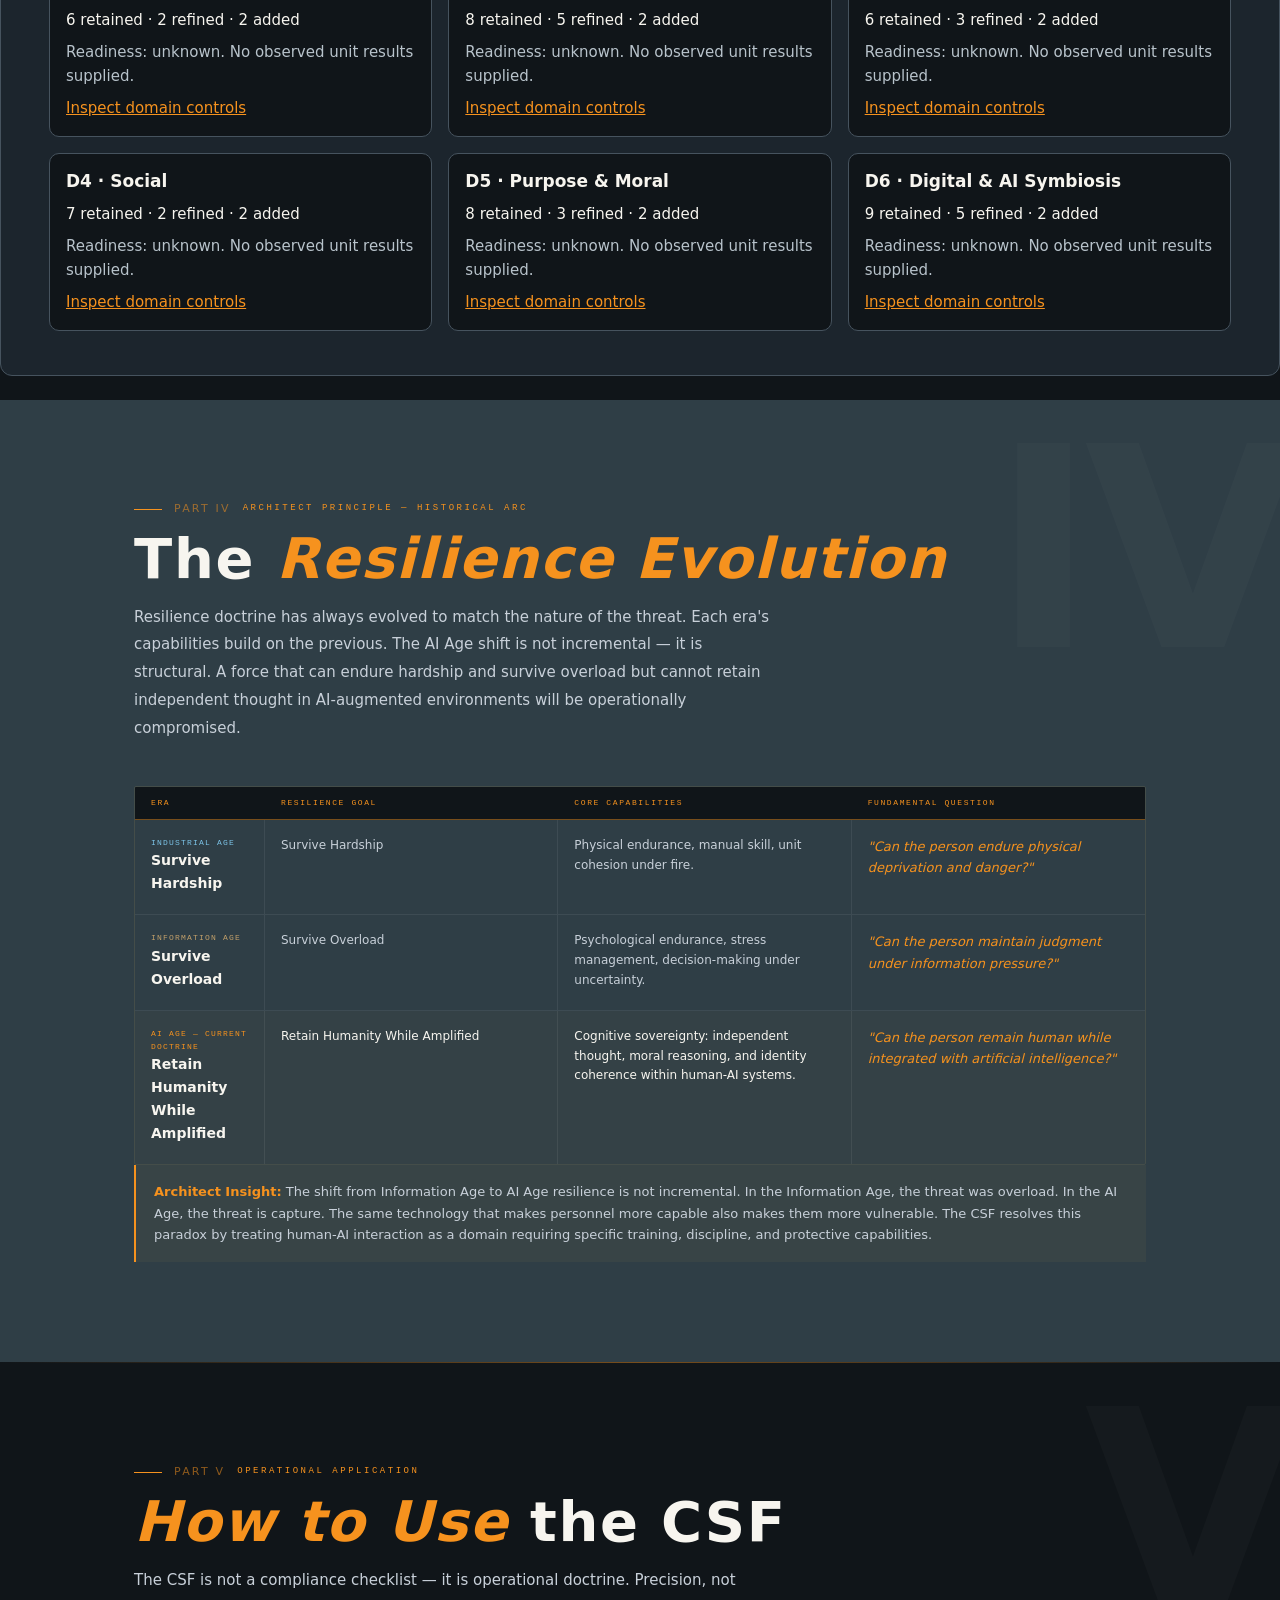
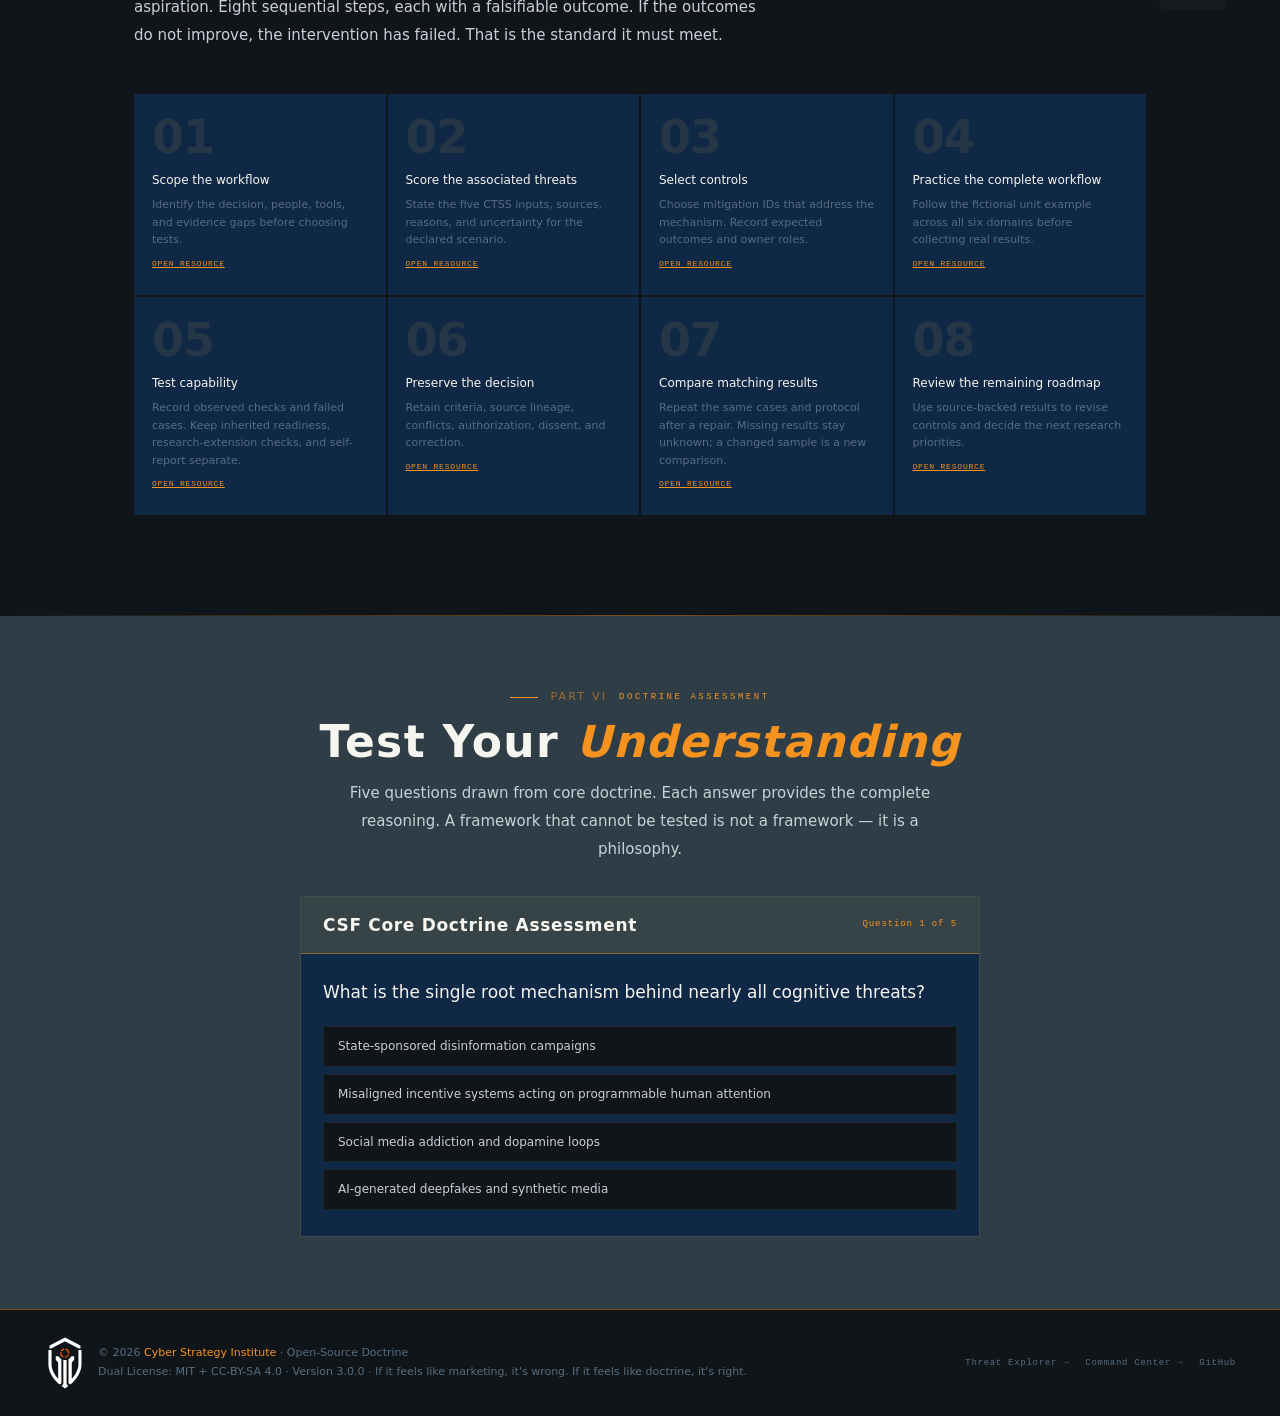
==== commit 58eef1cc: "Align CSF documentation, navigation, and published status with repository standards" ====
--- a/docs/index.html
+++ b/docs/index.html
@@ -249,9 +249,10 @@
 <link rel="stylesheet" href="assets/site.css">
 <script src="assets/practice.js" defer></script>
 <meta name="csf-version" content="3.0.0">
+<link rel="sitemap" type="application/xml" href="sitemap.xml">
 </head>
 <body>
-<!-- CSF shared navigation --><nav class="csf-site-nav" aria-label="Main"><a class="csf-brand" href="index.html"><img src="assets/brand/csi-shield-white-orange.svg" width="32" height="48" alt="Cyber Strategy Institute shield"><span>CSI / CSF v3.0.0</span></a><a href="index.html" aria-current="page">Learn</a><a href="research.html">Research and scores</a><a href="csf-explorer.html">Taxonomy</a><a href="practice.html">Controls and readiness</a><a href="csf-command-center.html">Command center</a><a href="guide.html">How to use it</a><a href="https://github.com/CyberStrategyInstitute/cognitive-sovereignty">Repository</a></nav>
+<!-- CSF shared navigation --><nav class="csf-site-nav" aria-label="Main"><a class="csf-brand" href="index.html"><img src="assets/brand/csi-shield-white-orange.svg" width="32" height="48" alt="Cyber Strategy Institute shield"><span>CSI / CSF v3.0.0</span></a><a href="index.html" aria-current="page">Learn</a><a href="research.html">Research and scores</a><a href="csf-explorer.html">Taxonomy</a><a href="practice.html">Controls and readiness</a><a href="csf-command-center.html">Command center</a><a href="guide.html">How to use it</a><a href="page-map.html">Page map</a><a href="https://github.com/CyberStrategyInstitute/cognitive-sovereignty">Repository</a></nav>
 <p style="padding:12px;background:#fff4df;color:#231b10;position:relative;z-index:101">Coverage and human protection have not been validated. Reference scores are analyst estimates. <a href="https://github.com/CyberStrategyInstitute/cognitive-sovereignty/blob/main/monitoring/README.md">Measurement method</a>.</p>
 
 <!-- SEAL DEFINITION -->
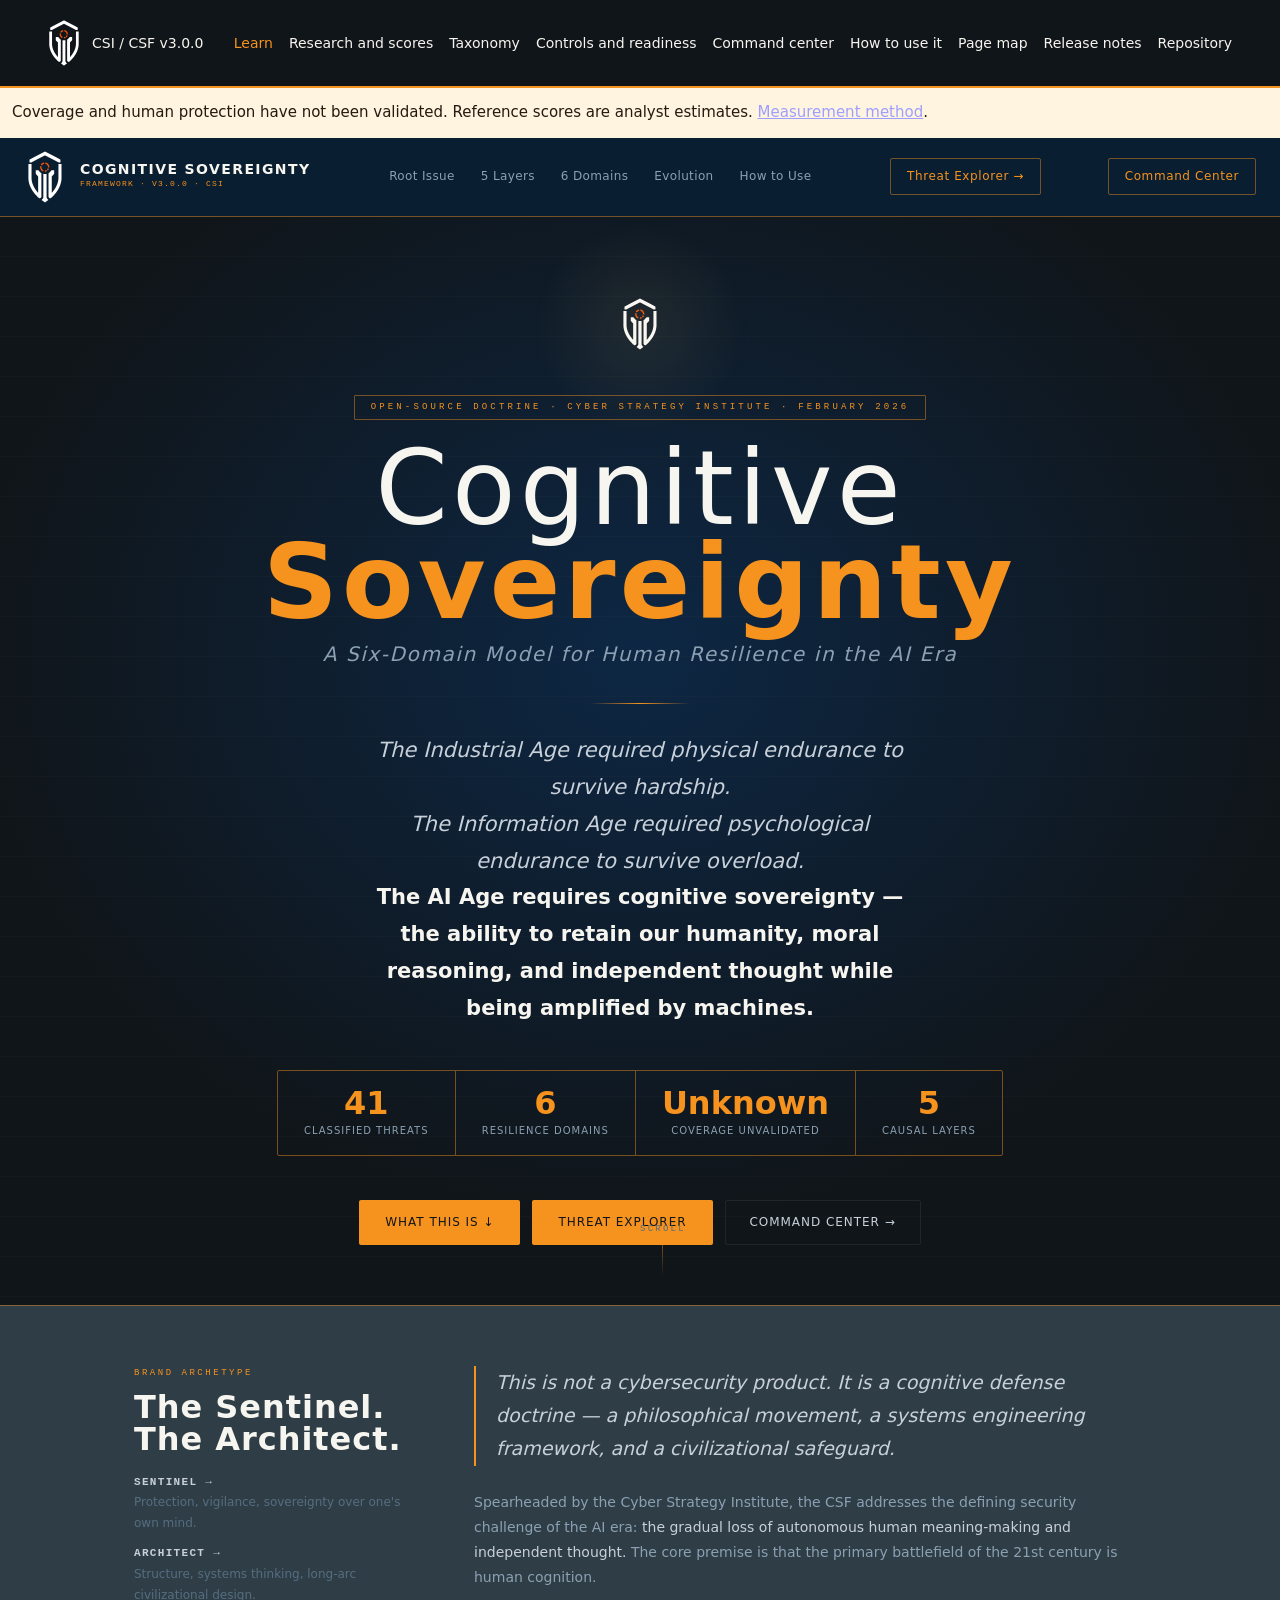
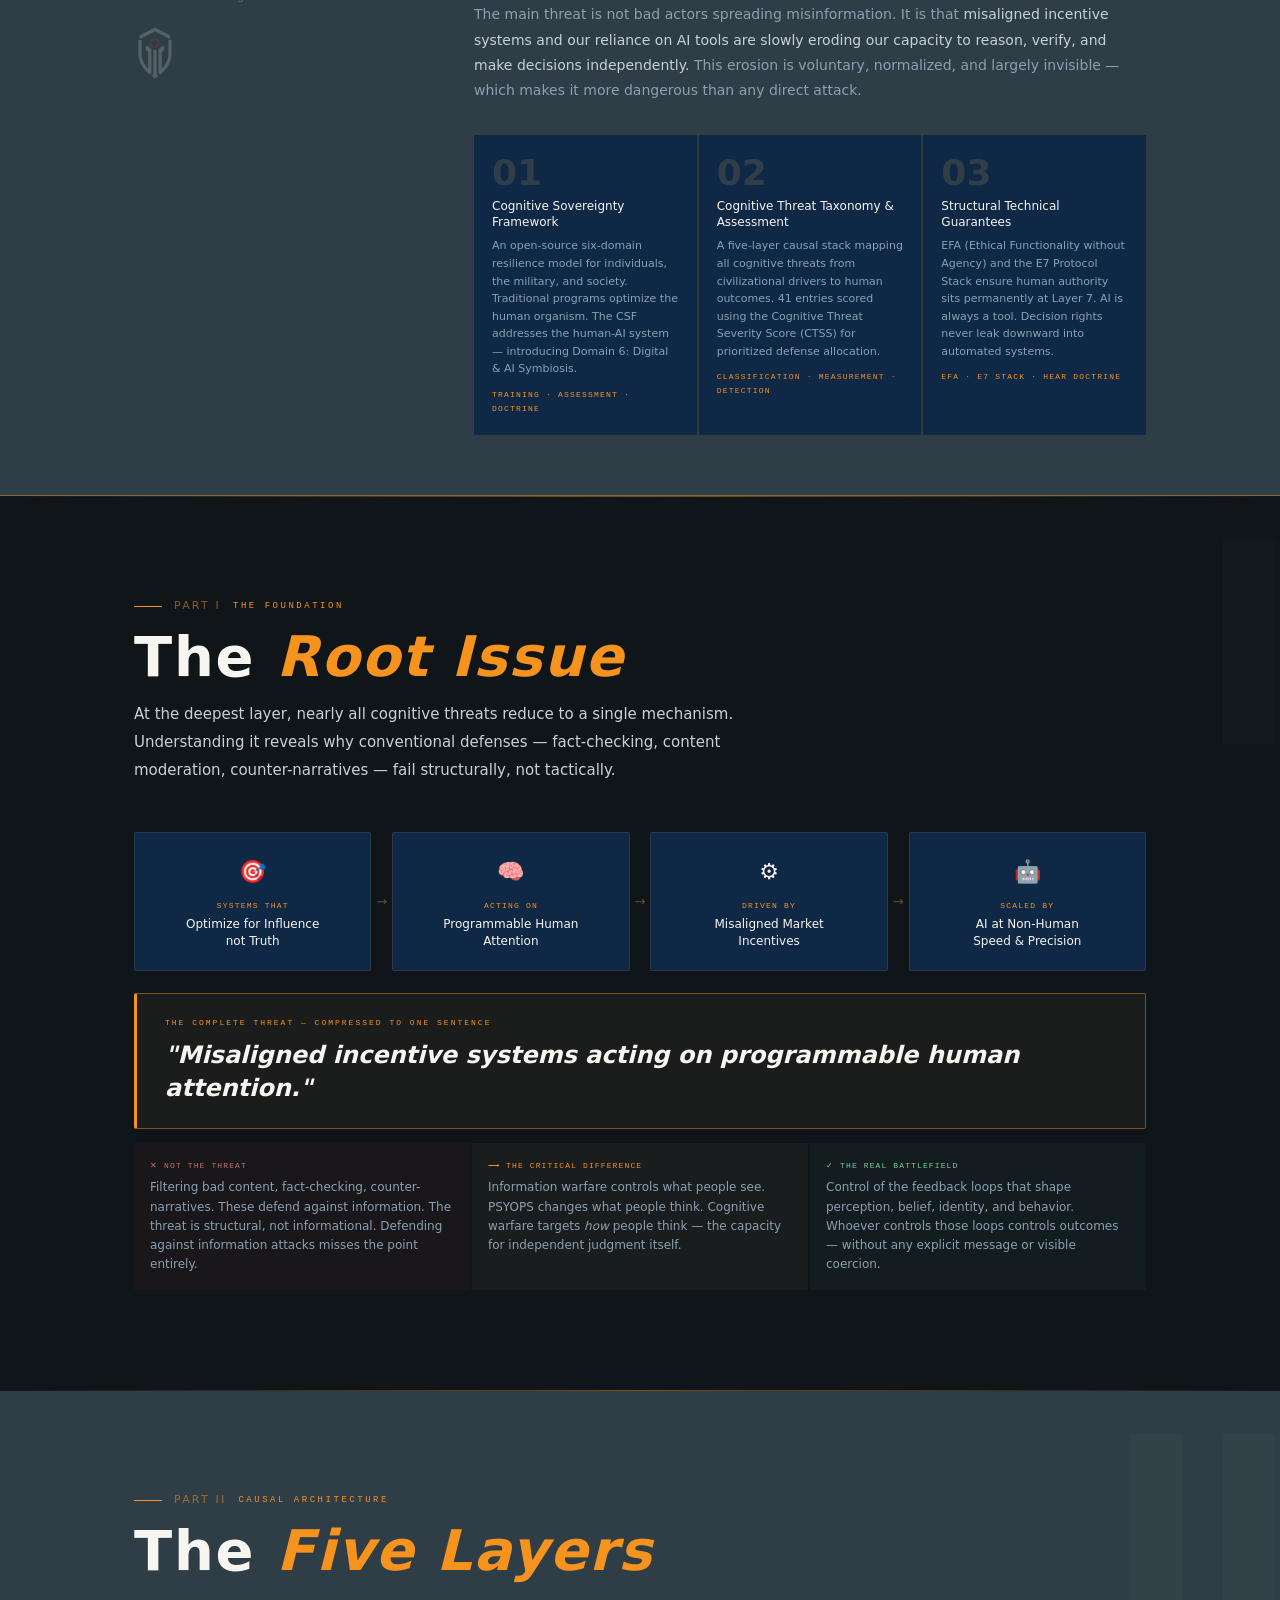
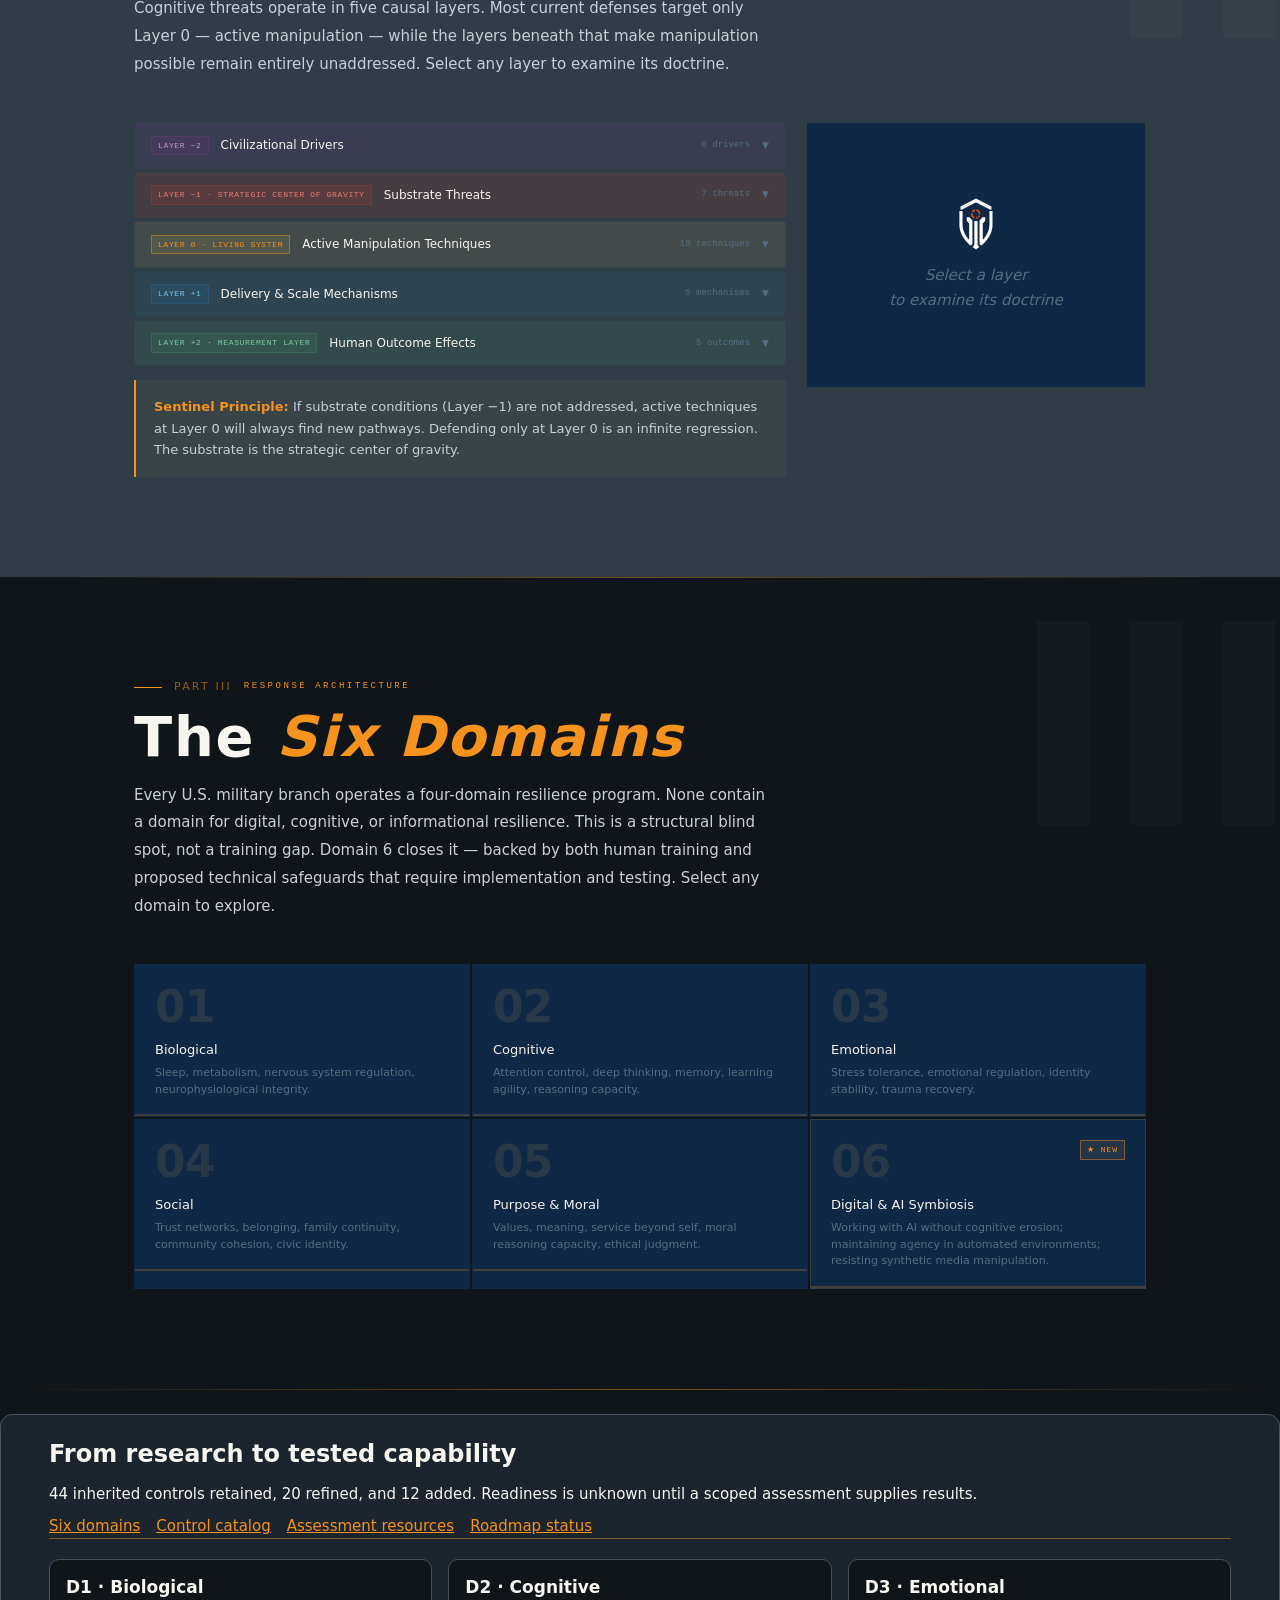
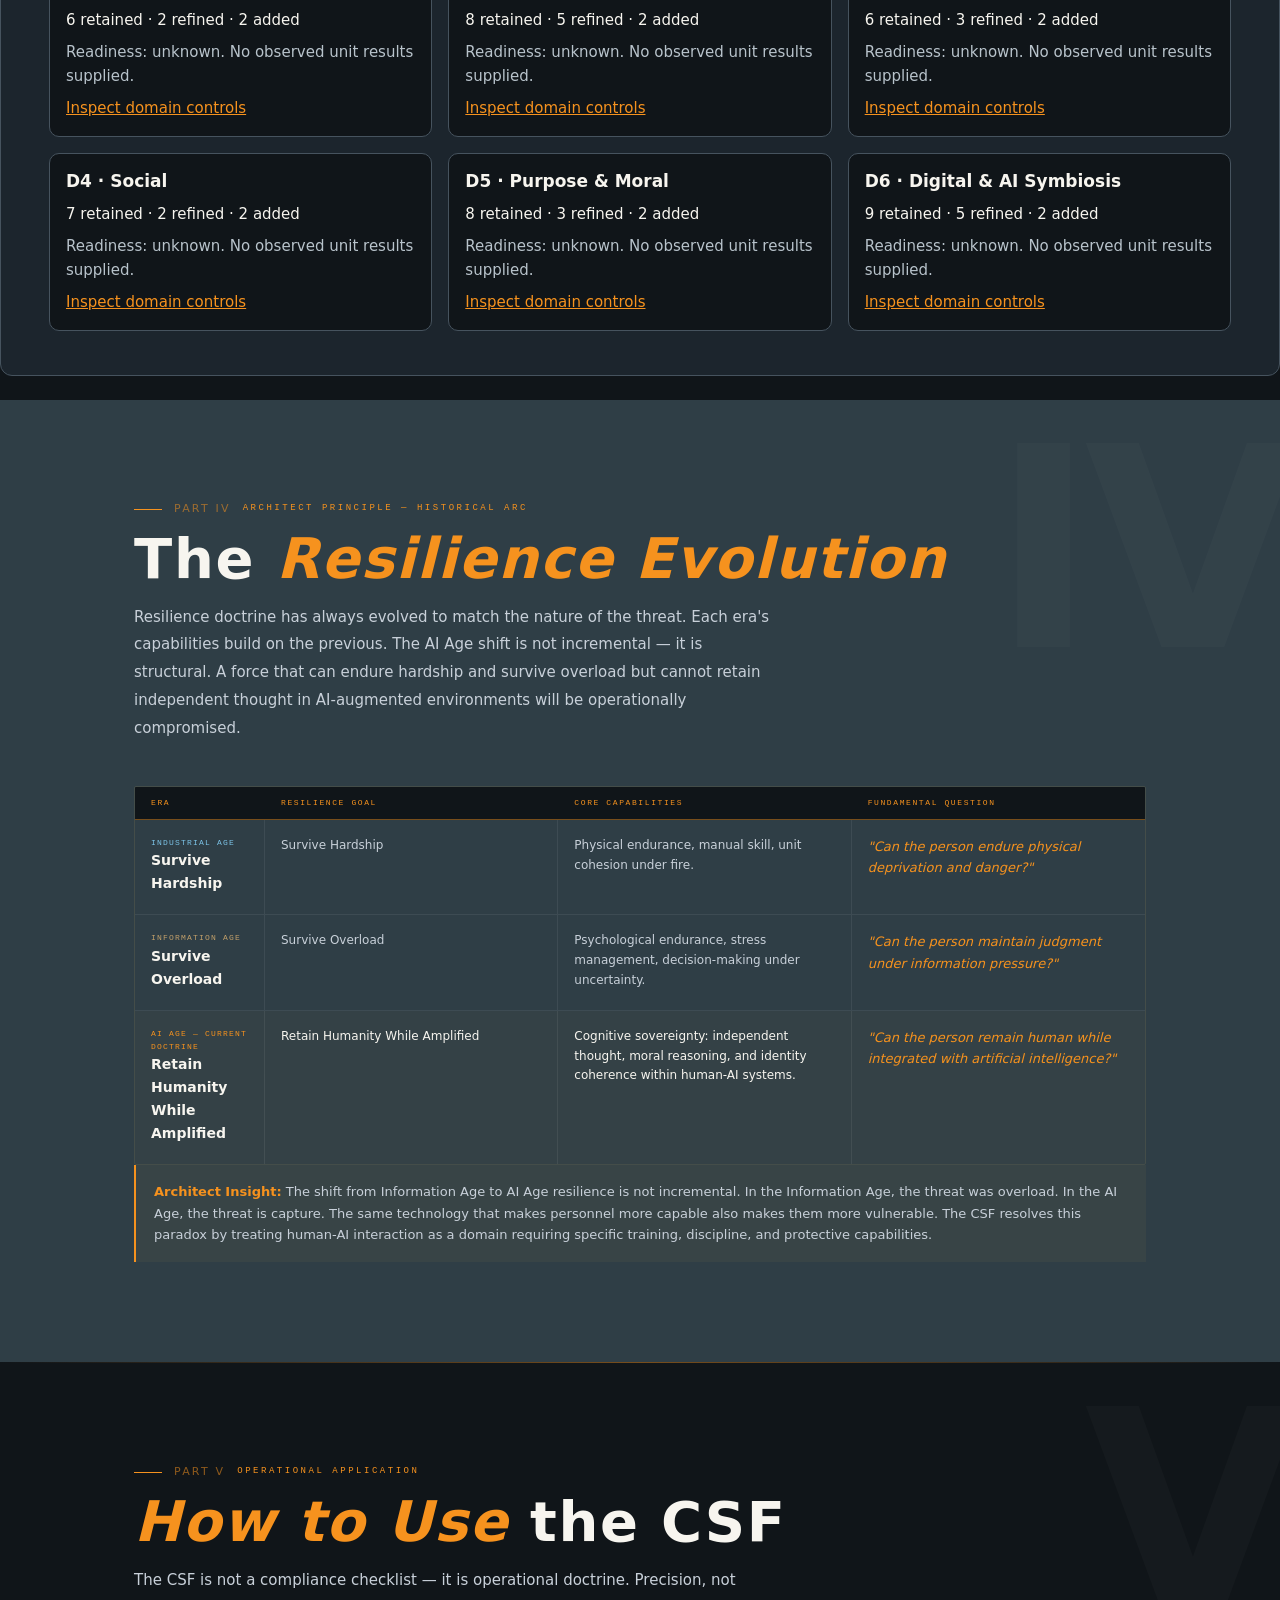
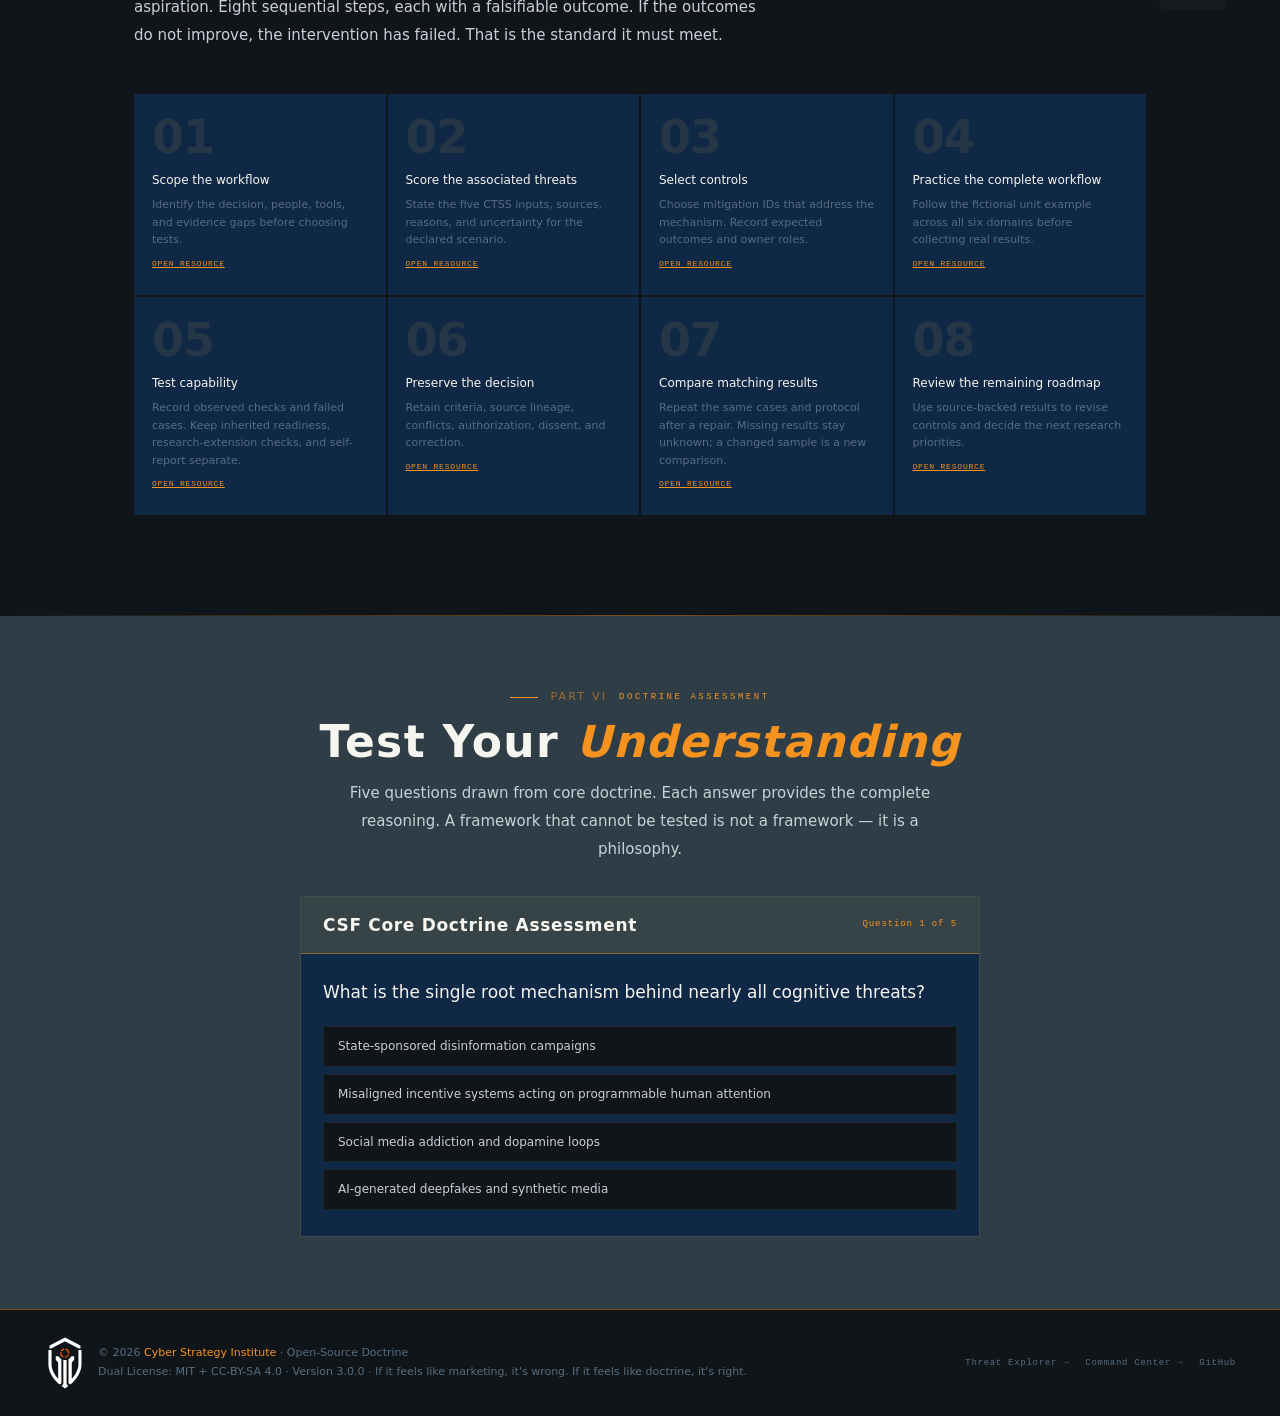
==== commit 73160451: "Integrate concurrent release notes into navigation, discovery, and version checks" ====
--- a/docs/index.html
+++ b/docs/index.html
@@ -252,7 +252,7 @@
 <link rel="sitemap" type="application/xml" href="sitemap.xml">
 </head>
 <body>
-<!-- CSF shared navigation --><nav class="csf-site-nav" aria-label="Main"><a class="csf-brand" href="index.html"><img src="assets/brand/csi-shield-white-orange.svg" width="32" height="48" alt="Cyber Strategy Institute shield"><span>CSI / CSF v3.0.0</span></a><a href="index.html" aria-current="page">Learn</a><a href="research.html">Research and scores</a><a href="csf-explorer.html">Taxonomy</a><a href="practice.html">Controls and readiness</a><a href="csf-command-center.html">Command center</a><a href="guide.html">How to use it</a><a href="page-map.html">Page map</a><a href="https://github.com/CyberStrategyInstitute/cognitive-sovereignty">Repository</a></nav>
+<!-- CSF shared navigation --><nav class="csf-site-nav" aria-label="Main"><a class="csf-brand" href="index.html"><img src="assets/brand/csi-shield-white-orange.svg" width="32" height="48" alt="Cyber Strategy Institute shield"><span>CSI / CSF v3.0.0</span></a><a href="index.html" aria-current="page">Learn</a><a href="research.html">Research and scores</a><a href="csf-explorer.html">Taxonomy</a><a href="practice.html">Controls and readiness</a><a href="csf-command-center.html">Command center</a><a href="guide.html">How to use it</a><a href="page-map.html">Page map</a><a href="CSF-3.0.0-release-notes.html">Release notes</a><a href="https://github.com/CyberStrategyInstitute/cognitive-sovereignty">Repository</a></nav>
 <p style="padding:12px;background:#fff4df;color:#231b10;position:relative;z-index:101">Coverage and human protection have not been validated. Reference scores are analyst estimates. <a href="https://github.com/CyberStrategyInstitute/cognitive-sovereignty/blob/main/monitoring/README.md">Measurement method</a>.</p>
 
 <!-- SEAL DEFINITION -->
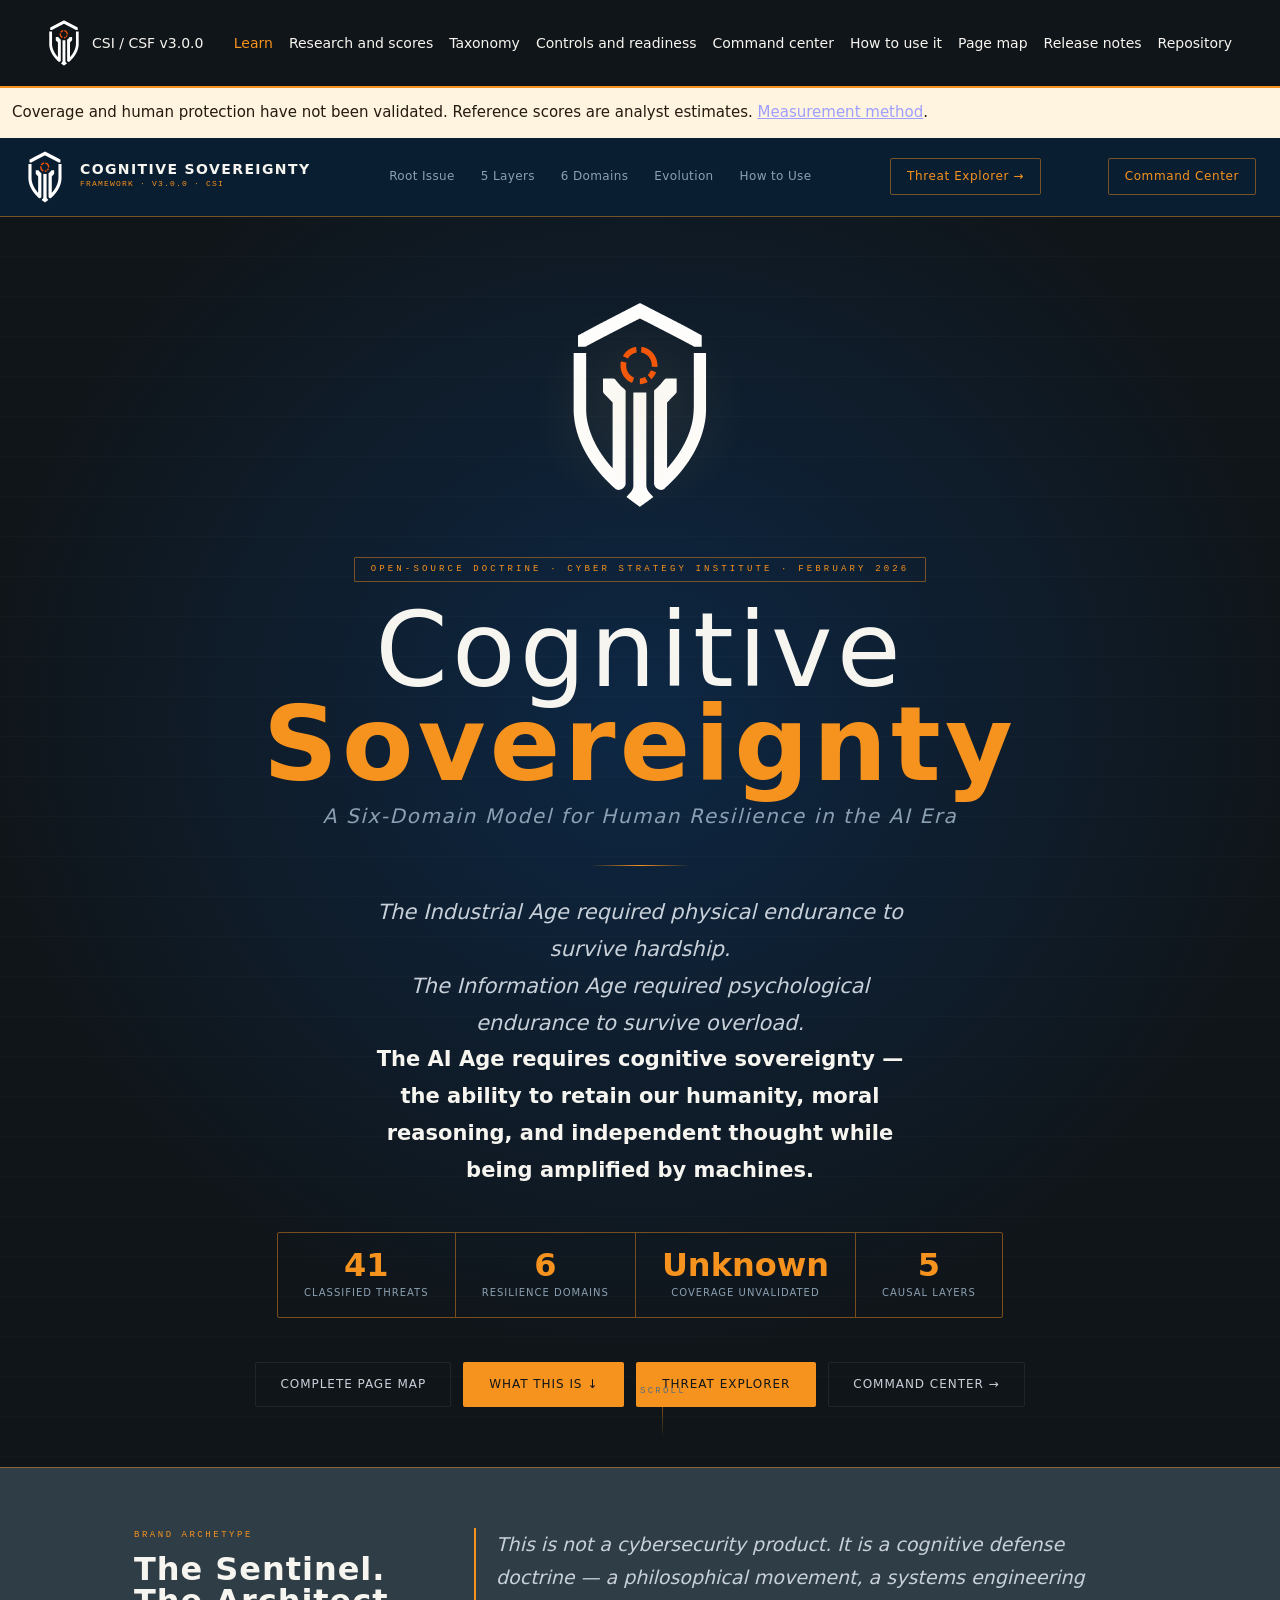
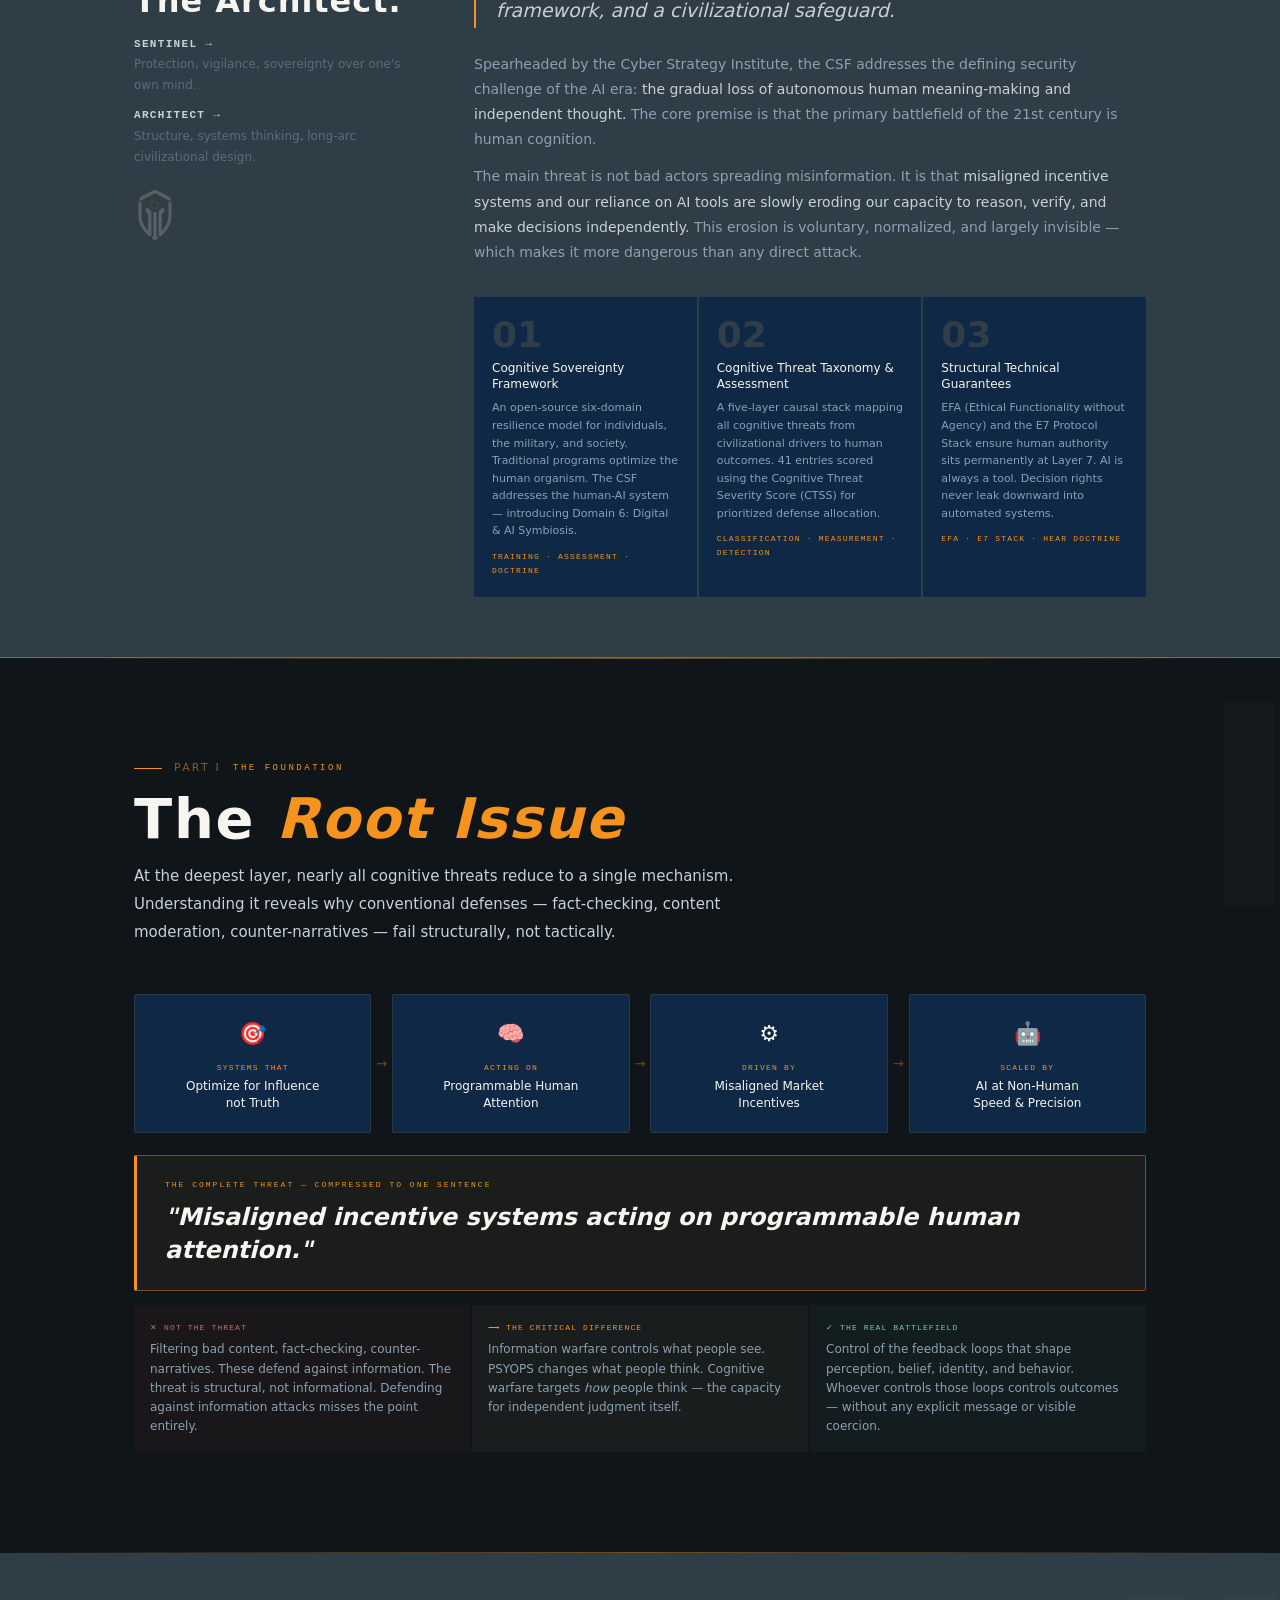
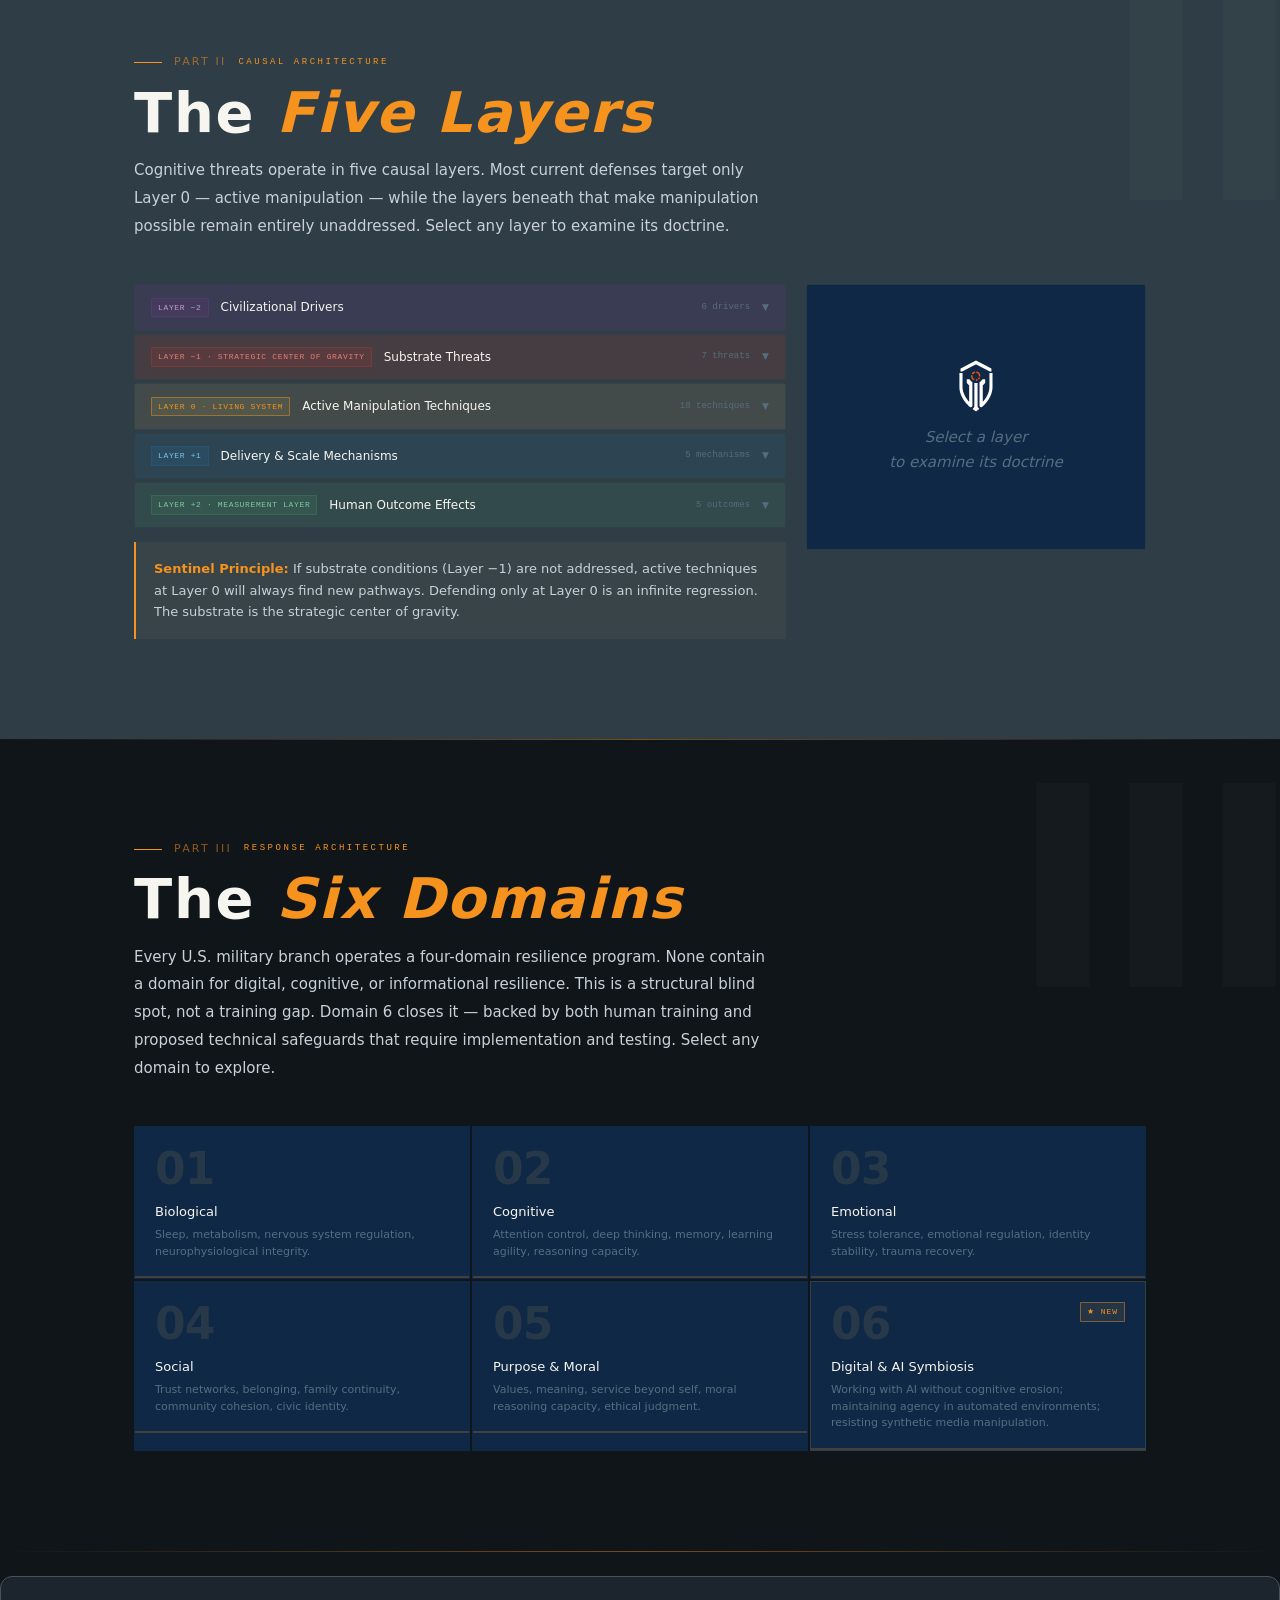
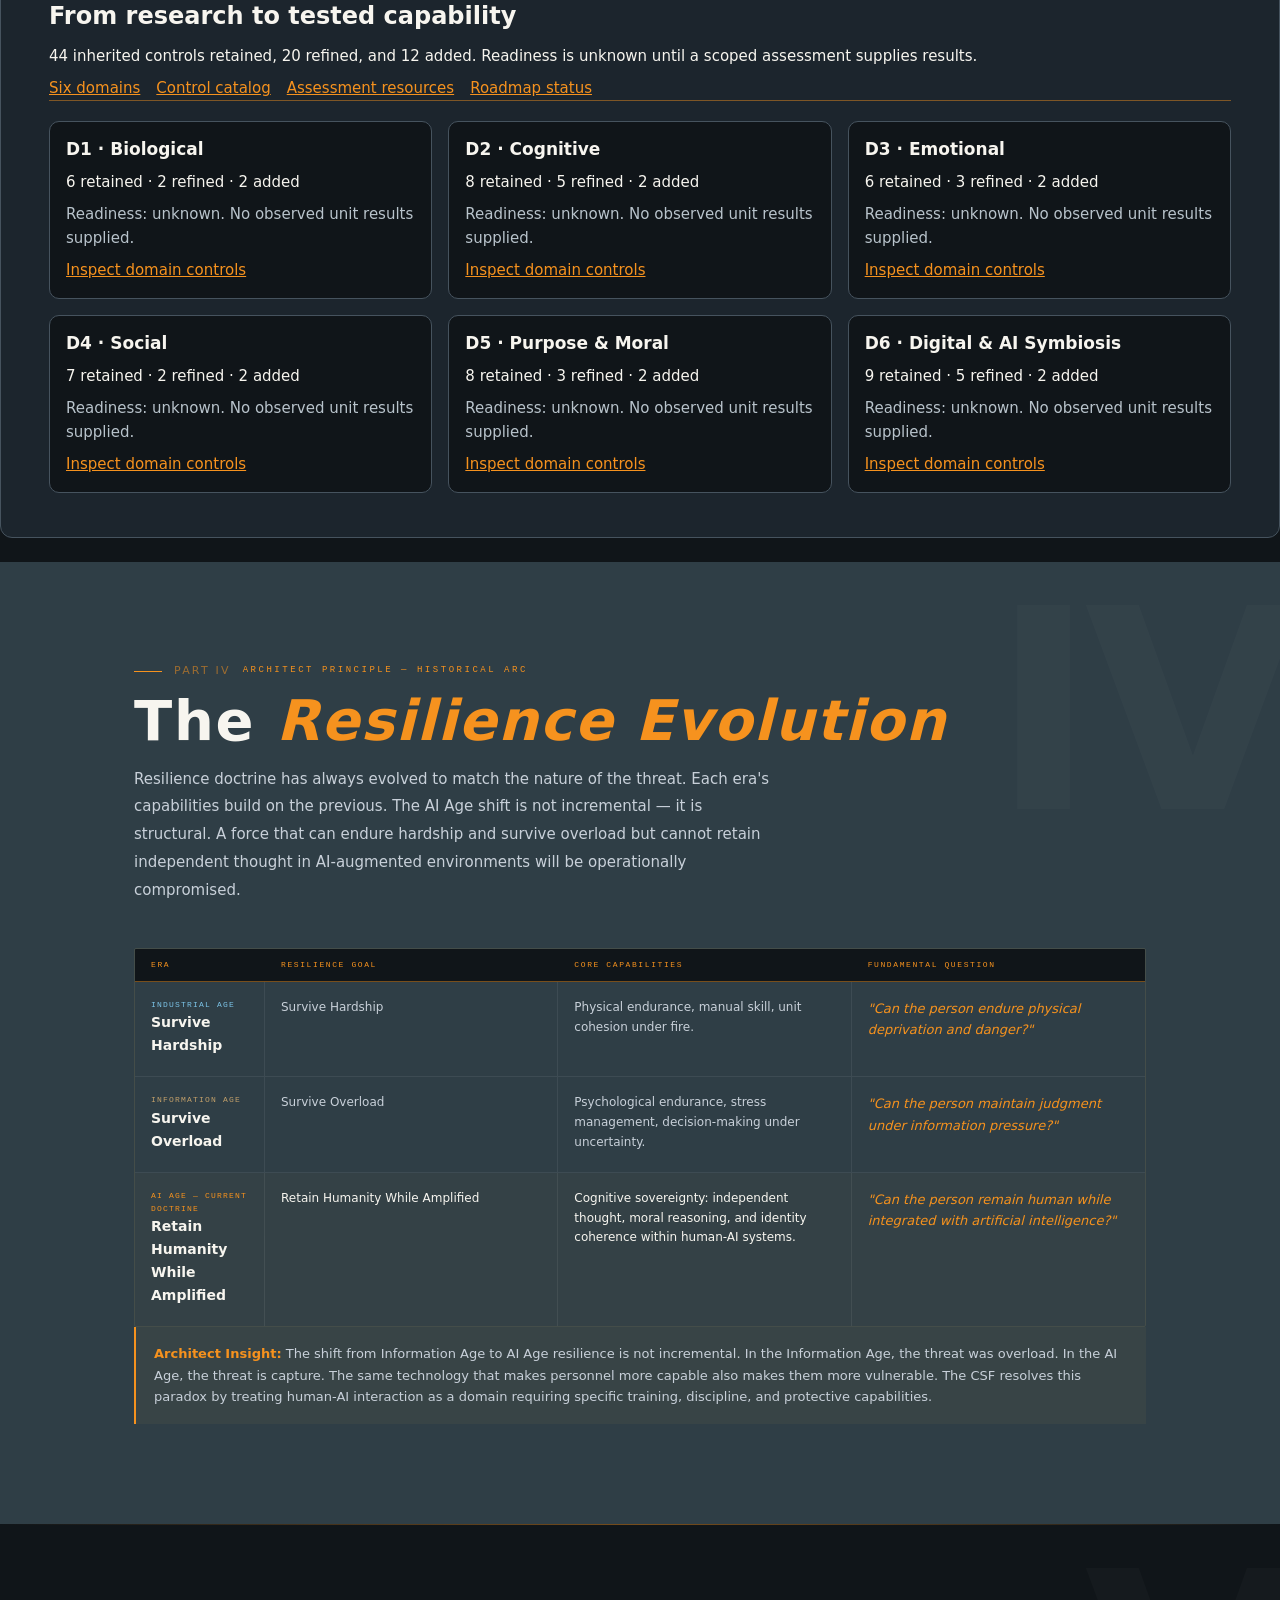
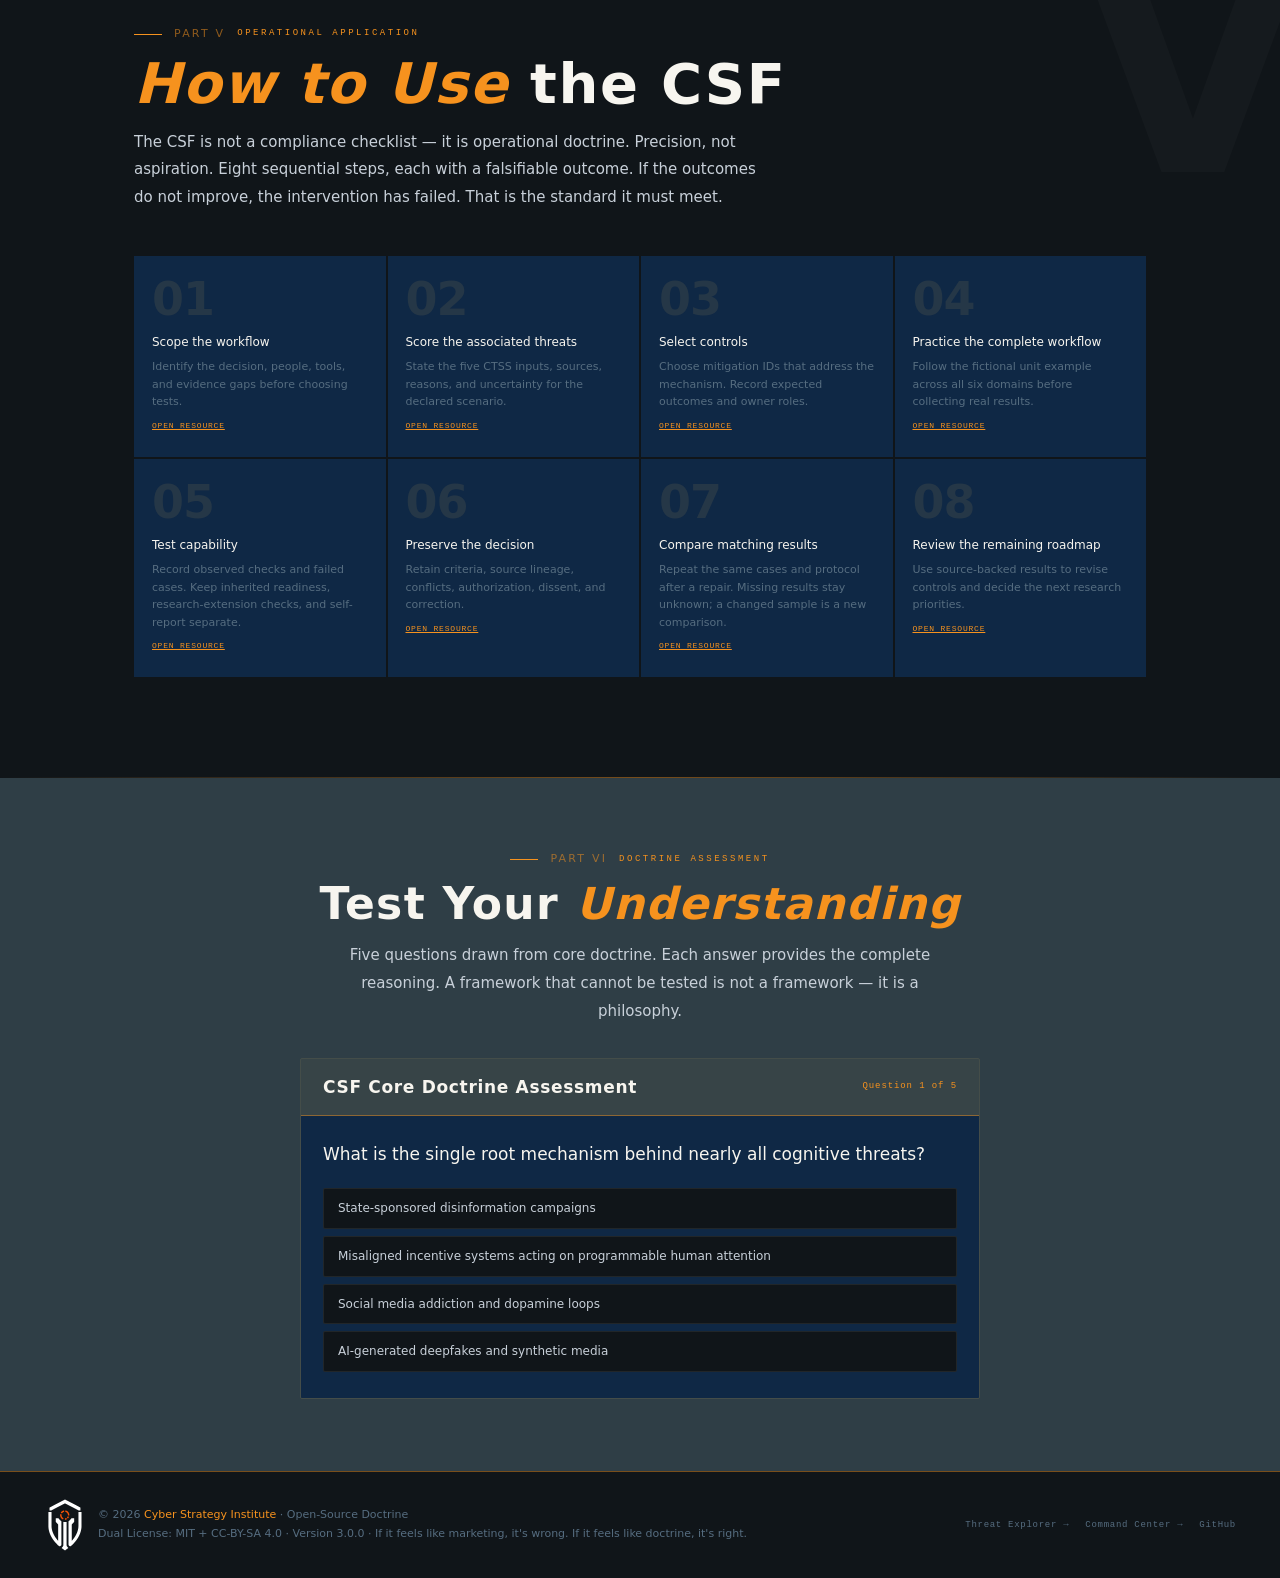
==== commit b55b0555: "Link the HTML page map and enlarge the Learn hero logo" ====
--- a/docs/index.html
+++ b/docs/index.html
@@ -38,6 +38,8 @@
 /* ── HERO ────────────────────────────────── */
 .hero{min-height:100vh;display:flex;flex-direction:column;align-items:center;justify-content:center;text-align:center;padding:80px 40px 60px;position:relative;overflow:hidden;background:radial-gradient(ellipse 80% 80% at 50% 40%, #0d2744 0%, var(--navy) 65%)}
 .hero::before{content:'';position:absolute;inset:0;pointer-events:none;background-image:repeating-linear-gradient(transparent 0px,transparent 39px,rgba(198,167,94,0.022) 39px,rgba(198,167,94,0.022) 40px)}
+.learn-hero-logo{width:168px;height:216px;max-width:100%;object-fit:contain}
+.hero-acts{flex-wrap:wrap}
 .hero-seal-wrap{position:relative;margin-bottom:36px;opacity:0;animation:fadeUp 1s ease 0.2s forwards}
 .hero-seal-glow{position:absolute;top:50%;left:50%;transform:translate(-50%,-50%);width:220px;height:220px;border-radius:50%;background:radial-gradient(circle,rgba(198,167,94,0.1) 0%,transparent 70%);animation:breathe 4s ease-in-out infinite}
 @keyframes breathe{0%,100%{opacity:0.5;transform:translate(-50%,-50%) scale(1)}50%{opacity:1;transform:translate(-50%,-50%) scale(1.08)}}
@@ -311,7 +313,7 @@
 <section class="hero">
   <div class="hero-seal-wrap">
     <div class="hero-seal-glow"></div>
-    <img class="csf-shield" src="assets/brand/csi-shield-white-orange.svg" alt="CSI shield" width="42" height="54">
+    <img class="csf-shield learn-hero-logo" src="assets/brand/csi-shield-white-orange.svg" alt="Cyber Strategy Institute shield" width="168" height="216">
   </div>
   <div class="hero-stamp">Open-Source Doctrine · Cyber Strategy Institute · February 2026</div>
   <h1 class="hero-title">Cognitive<strong>Sovereignty</strong></h1>
@@ -325,6 +327,7 @@
     <div class="hero-stat"><div class="hero-stat-n">5</div><div class="hero-stat-l">Causal Layers</div></div>
   </div>
   <div class="hero-acts">
+    <a class="btn-out" href="page-map.html">Complete page map</a>
     <a class="btn-gold" href="#doctrine">What This Is ↓</a>
     <a class="btn-gold" href="csf-explorer.html">Threat Explorer</a>
     <a class="btn-out" href="csf-command-center.html">Command Center →</a>
